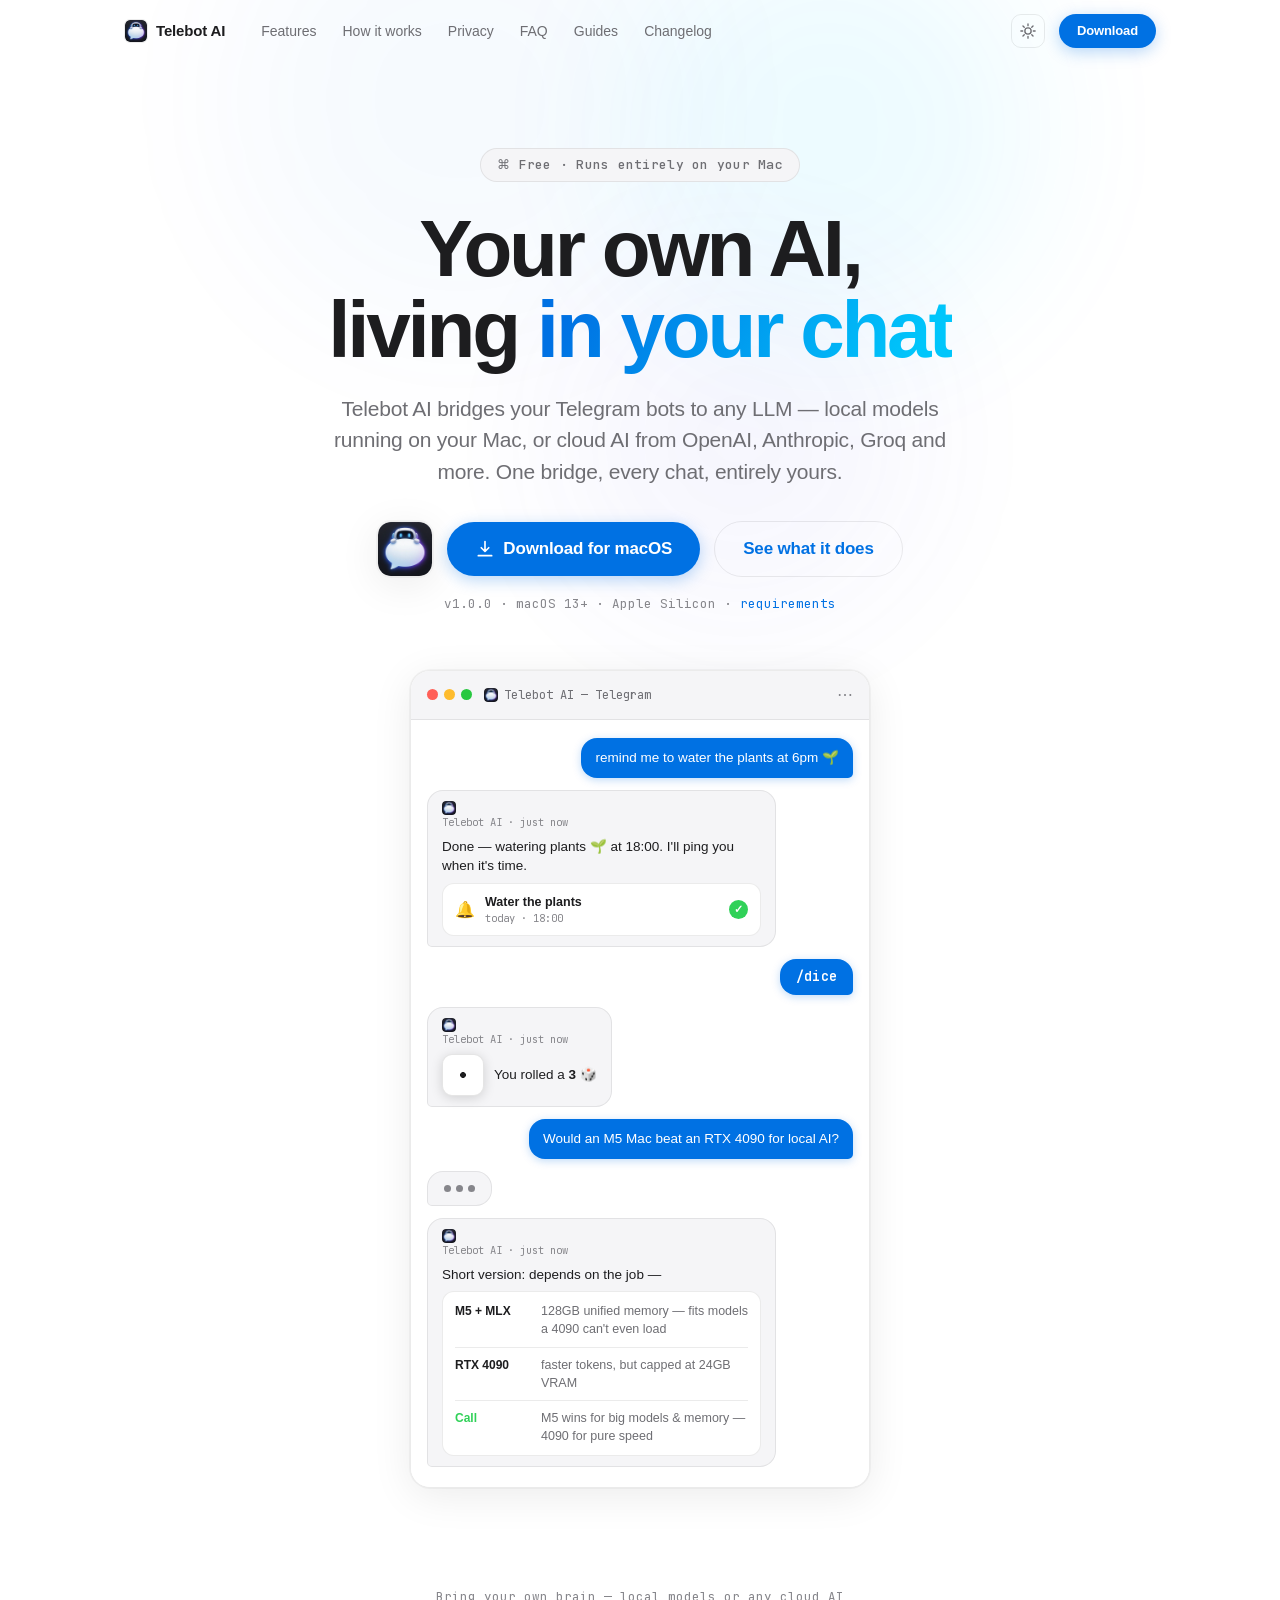
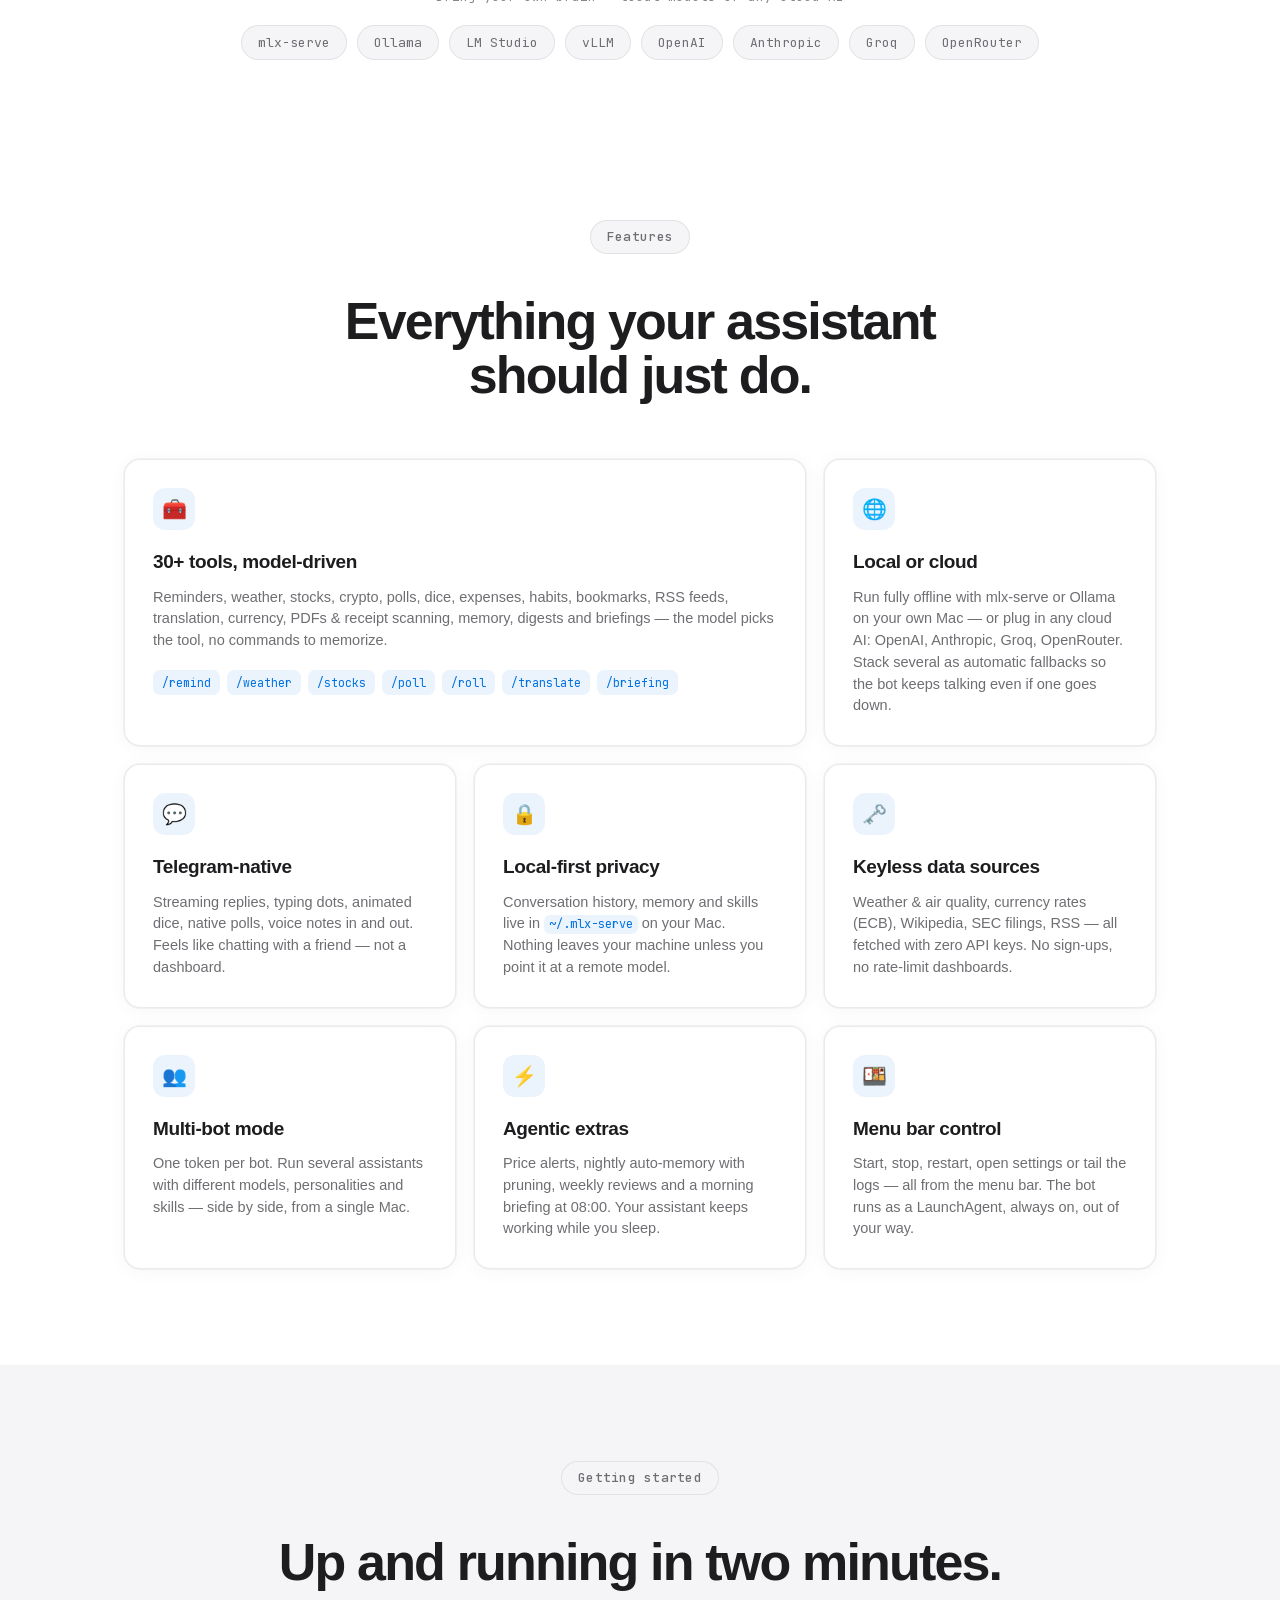
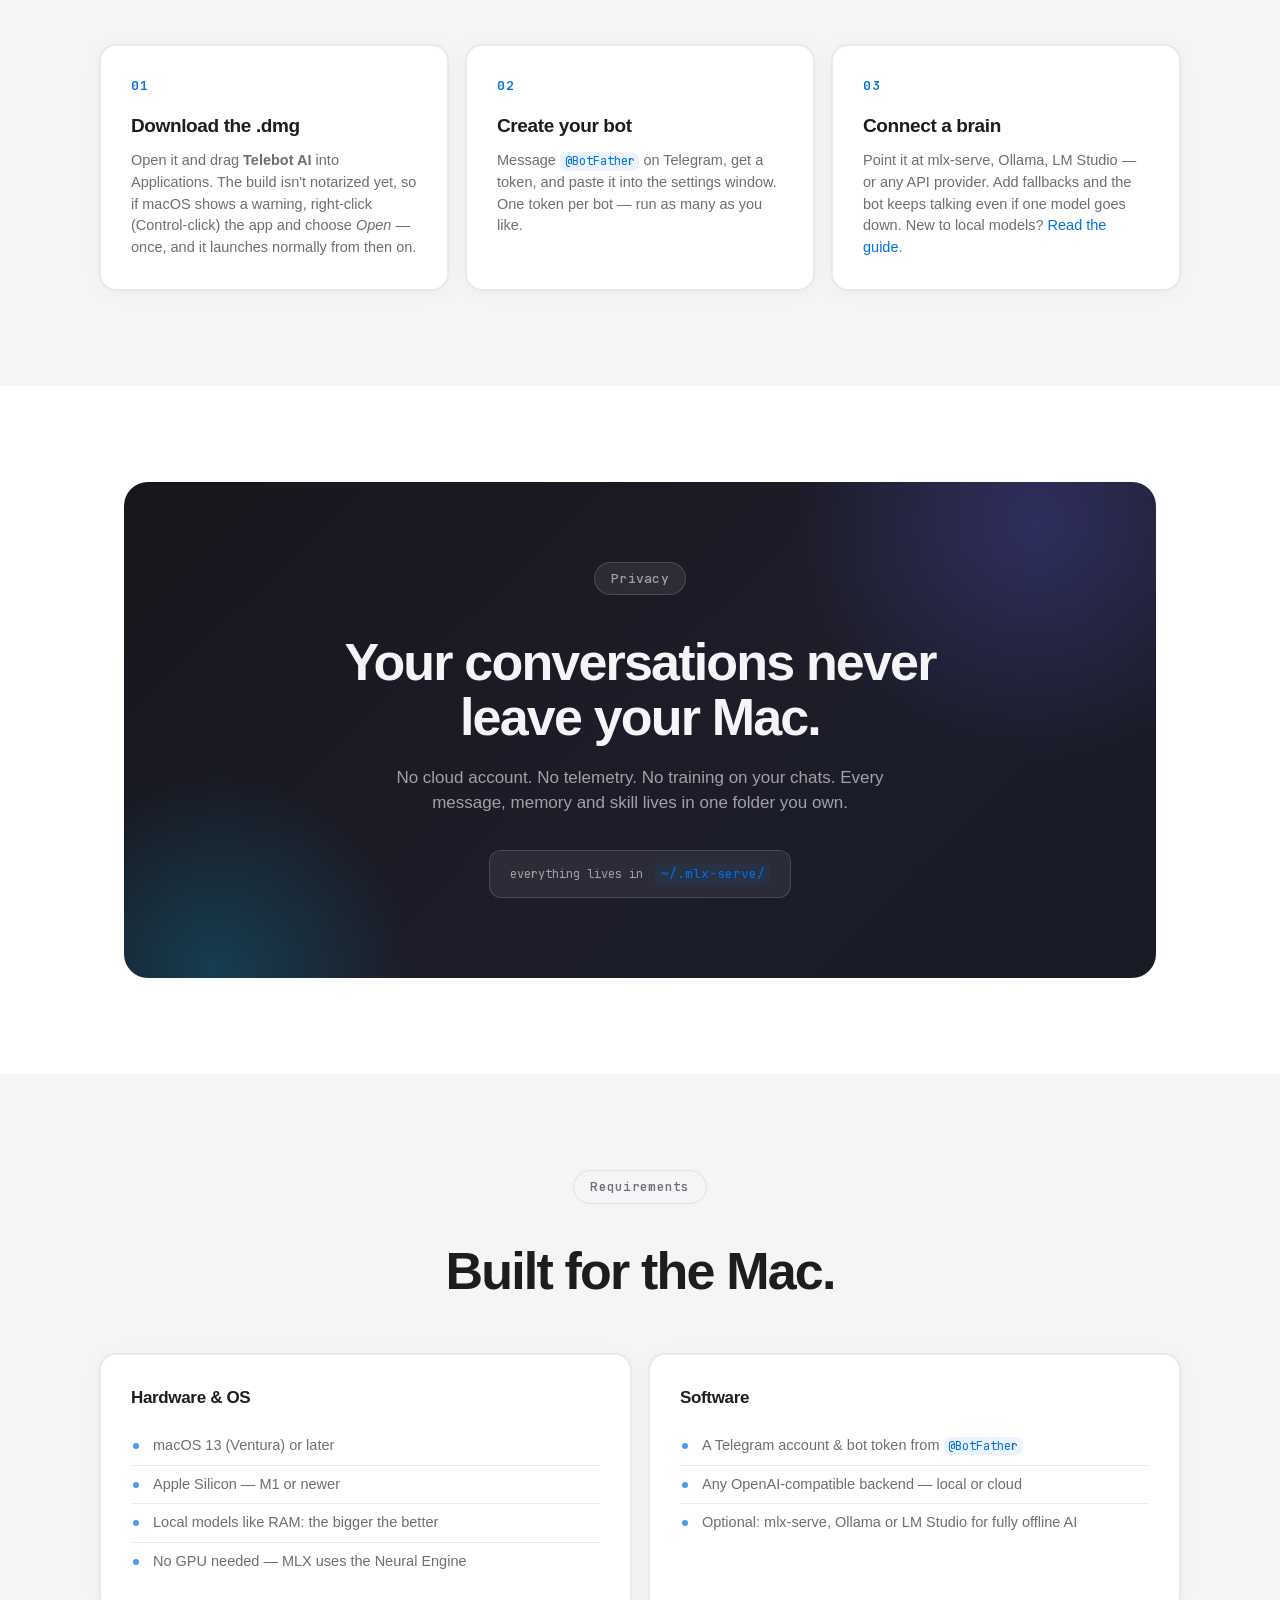
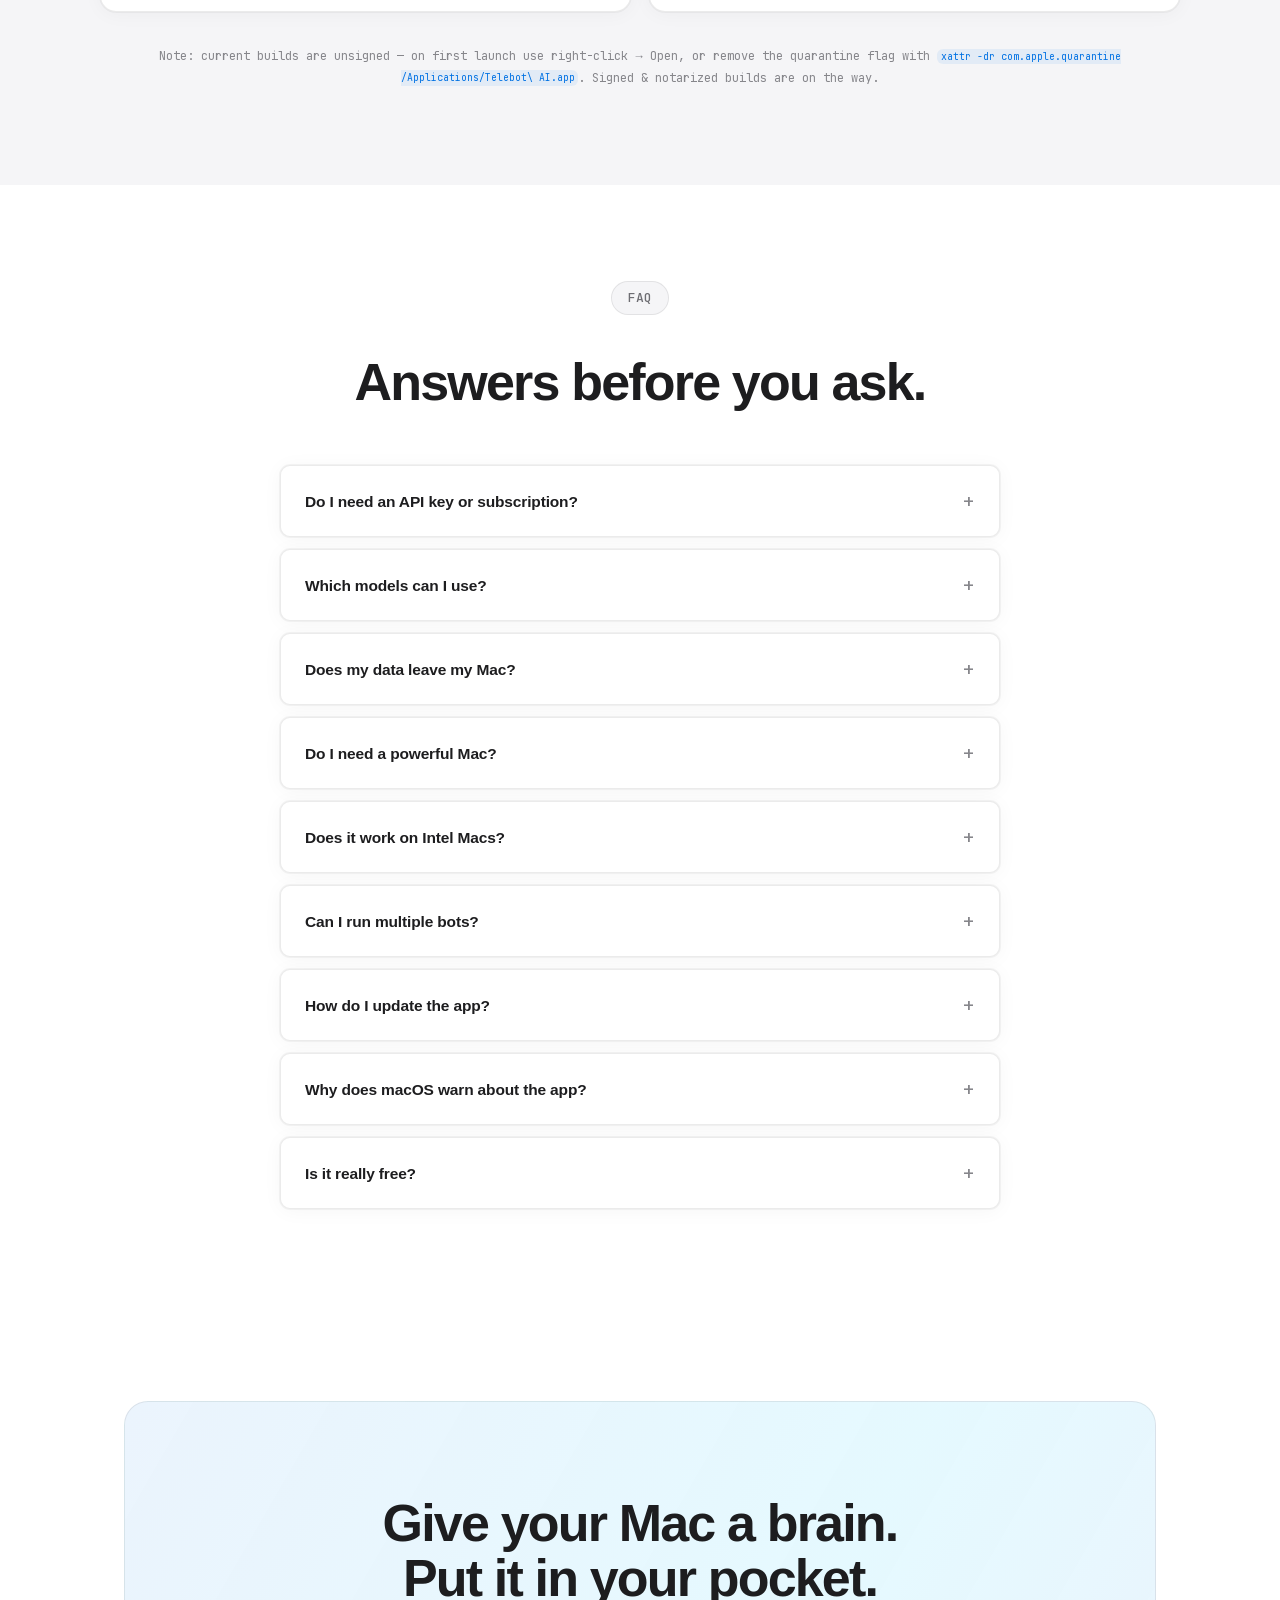
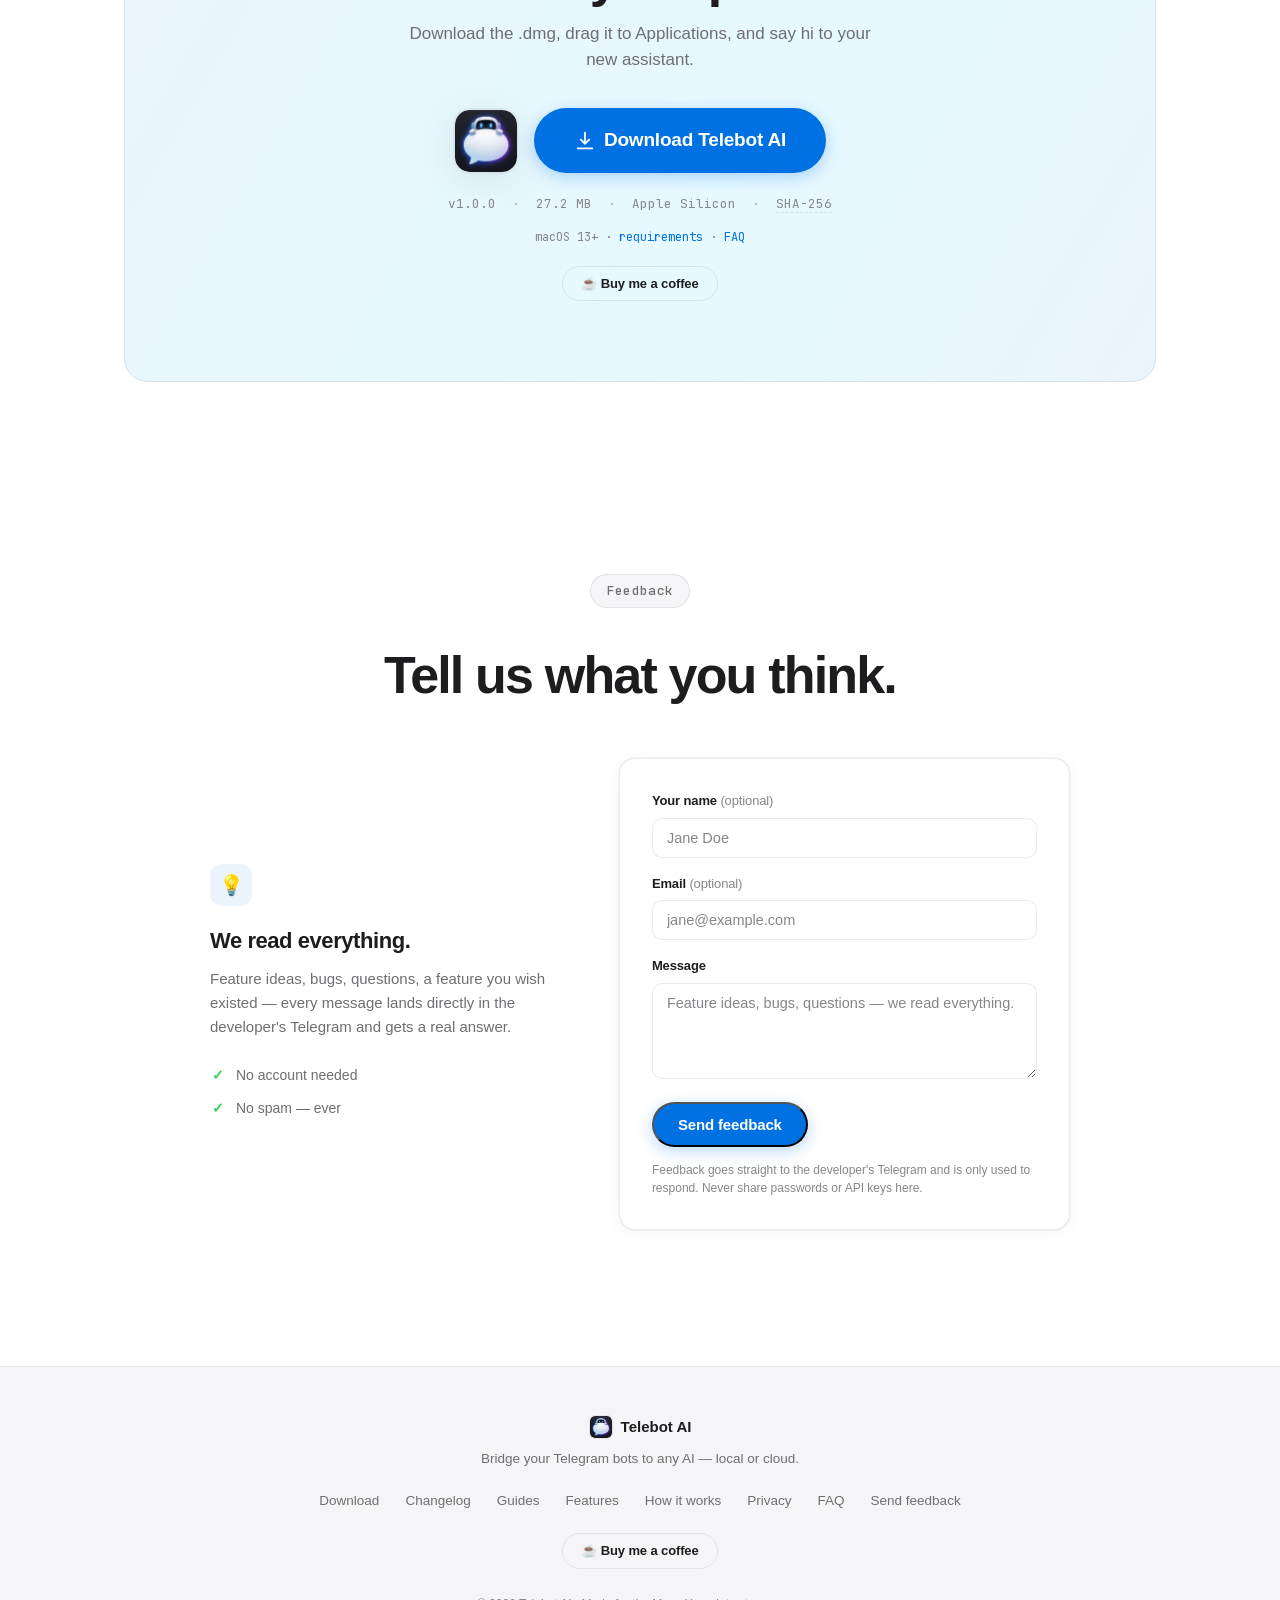
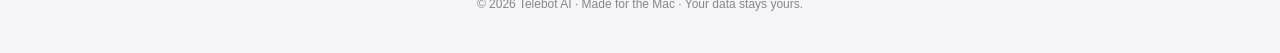
==== index.html @ 2bc2e549 "latest.json update manifest + in-app update-check FAQ + new DMG (update check, About links, Buy me a" ====
<!DOCTYPE html>
<html lang="en" data-theme="light">
<head>
  <meta charset="UTF-8">
  <meta name="viewport" content="width=device-width, initial-scale=1.0">
  <title>Telebot AI — Private Telegram AI Assistant for macOS</title>
  <meta name="description" content="Telebot AI bridges your Telegram bots to any LLM — local models on your Mac or cloud AI from OpenAI, Anthropic, Groq and more. Free, private, local-first. Download the macOS app.">
  <link rel="canonical" href="https://telebot.abeaverscart.ca/">
  <meta property="og:title" content="Telebot AI — Private Telegram AI Assistant for macOS">
  <meta property="og:description" content="Bridge your Telegram bots to any LLM — local models on your Mac or cloud AI from OpenAI, Anthropic, Groq and more. Free, local-first, entirely yours.">
  <meta property="og:type" content="website">
  <meta property="og:url" content="https://telebot.abeaverscart.ca/">
  <meta property="og:site_name" content="Telebot AI">
  <meta property="og:locale" content="en_US">
  <meta property="og:image" content="https://telebot.abeaverscart.ca/assets/og-image.png">
  <meta property="og:image:width" content="1200">
  <meta property="og:image:height" content="630">
  <meta property="og:image:alt" content="Telebot AI — bridge your Telegram bots to any LLM, local or cloud">
  <meta name="twitter:card" content="summary_large_image">
  <meta name="twitter:title" content="Telebot AI — Private Telegram AI Assistant for macOS">
  <meta name="twitter:description" content="Bridge your Telegram bots to any LLM — local models on your Mac or cloud AI. Free, private, local-first.">
  <meta name="twitter:image" content="https://telebot.abeaverscart.ca/assets/og-image.png">
  <meta name="theme-color" content="#f5f5f7">
  <link rel="icon" href="assets/favicon.png">
  <link rel="apple-touch-icon" href="assets/apple-touch-icon.png">
  <link rel="manifest" href="assets/site.webmanifest">
  <link rel="stylesheet" href="style.css?v=22">
  <script type="application/ld+json">
  {
    "@context": "https://schema.org",
    "@graph": [
      {
        "@type": "SoftwareApplication",
        "name": "Telebot AI",
        "url": "https://telebot.abeaverscart.ca/",
        "image": "https://telebot.abeaverscart.ca/assets/og-image.png",
        "description": "Bridge your Telegram bots to any LLM — local models on your Mac or cloud AI from OpenAI, Anthropic, Groq and more. Free, private, local-first.",
        "applicationCategory": "UtilitiesApplication",
        "operatingSystem": "macOS 13+ (Apple Silicon)",
        "softwareVersion": "1.0.0",
        "fileSize": "27.2 MB",
        "downloadUrl": "https://qingbo93.github.io/telebot-ai-landing/downloads/Telebot-AI-1.0.0.dmg",
        "releaseNotes": "https://telebot.abeaverscart.ca/changelog/",
        "offers": {
          "@type": "Offer",
          "price": "0",
          "priceCurrency": "USD",
          "description": "Free to download and use. Bring your own model provider (local or cloud)."
        }
      },
      {
        "@type": "WebSite",
        "name": "Telebot AI",
        "url": "https://telebot.abeaverscart.ca/"
      },
      {
        "@type": "Organization",
        "name": "Telebot AI",
        "url": "https://telebot.abeaverscart.ca/",
        "logo": "https://telebot.abeaverscart.ca/assets/og-image.png"
      },
      {
        "@type": "FAQPage",
        "mainEntity": [
          {
            "@type": "Question",
            "name": "Do I need an API key or subscription?",
            "acceptedAnswer": {
              "@type": "Answer",
              "text": "No. Run a local model (mlx-serve, Ollama, LM Studio) and everything is free. Data sources — weather, currency, Wikipedia, SEC filings — need no keys. Cloud APIs (OpenAI, Anthropic, Groq, OpenRouter) are optional and bring-your-own."
            }
          },
          {
            "@type": "Question",
            "name": "Which models can I use?",
            "acceptedAnswer": {
              "@type": "Answer",
              "text": "Anything that speaks OpenAI-compatible HTTP — from tiny local models on your Mac to frontier cloud models like OpenAI and Anthropic Claude. The settings app lets you add fallback providers, so the bot keeps answering even when one is down."
            }
          },
          {
            "@type": "Question",
            "name": "Does my data leave my Mac?",
            "acceptedAnswer": {
              "@type": "Answer",
              "text": "Your chat history, memories and skills stay in ~/.mlx-serve. The only outbound traffic is the Telegram API itself, plus whatever model server you choose to point the bot at."
            }
          },
          {
            "@type": "Question",
            "name": "Do I need a powerful Mac?",
            "acceptedAnswer": {
              "@type": "Answer",
              "text": "The menu bar app itself is tiny. Local models scale with your RAM — a 16 GB M-series Mac runs small models comfortably. No Mac? Point the bot at any cloud API instead."
            }
          },
          {
            "@type": "Question",
            "name": "Does it work on Intel Macs?",
            "acceptedAnswer": {
              "@type": "Answer",
              "text": "Not yet — the current build is Apple Silicon only (M1 or newer). The unified-memory architecture is what lets it run big local models; an Intel build is on the roadmap."
            }
          },
          {
            "@type": "Question",
            "name": "Can I run multiple bots?",
            "acceptedAnswer": {
              "@type": "Answer",
              "text": "Yes. Create a bot per token with @BotFather, add them all in settings, and give each one its own model, personality file and skills."
            }
          },
          {
            "@type": "Question",
            "name": "How do I update the app?",
            "acceptedAnswer": {
              "@type": "Answer",
              "text": "Download the latest .dmg from this page and drag it over the old app in Applications. Your settings, bots and memories live outside the app, so they carry over untouched."
            }
          },
          {
            "@type": "Question",
            "name": "Why does macOS warn about the app?",
            "acceptedAnswer": {
              "@type": "Answer",
              "text": "Because the build isn't notarized by Apple yet. The warning is expected: right-click (Control-click) the app in Applications, choose Open, then Open again. One time, and it runs normally from then on."
            }
          },
          {
            "@type": "Question",
            "name": "Is it really free?",
            "acceptedAnswer": {
              "@type": "Answer",
              "text": "Yes — free to download and use. No subscriptions, no accounts. You only pay for the model provider you choose, if any."
            }
          }
        ]
      }
    ]
  }
  </script>
</head>
<body>

<!-- ══════════════ NAV ══════════════ -->
<nav id="nav">
  <div class="nav-inner">
    <a class="brand" href="#top">
      <span class="brand-mark"><img src="assets/app-logo.png" alt="Telebot AI logo"></span>
      <span class="brand-name">Telebot AI</span>
    </a>
    <div class="nav-links">
      <a href="#features">Features</a>
      <a href="#how">How it works</a>
      <a href="#privacy">Privacy</a>
      <a href="#faq">FAQ</a>
      <a href="guides/">Guides</a>
      <a href="changelog/">Changelog</a>
    </div>
    <div class="nav-actions">
      <button id="theme-toggle" class="theme-toggle" aria-label="Toggle dark mode" title="Toggle dark mode">
        <svg class="icon-sun" viewBox="0 0 24 24" width="18" height="18" fill="none" stroke="currentColor" stroke-width="1.8" stroke-linecap="round"><circle cx="12" cy="12" r="4.2"/><path d="M12 2.5v2.4M12 19.1v2.4M2.5 12h2.4M19.1 12h2.4M5.3 5.3l1.7 1.7M17 17l1.7 1.7M18.7 5.3L17 7M7 17l-1.7 1.7"/></svg>
        <svg class="icon-moon" viewBox="0 0 24 24" width="18" height="18" fill="none" stroke="currentColor" stroke-width="1.8" stroke-linecap="round" stroke-linejoin="round"><path d="M20.5 14.5A8.5 8.5 0 0 1 9.5 3.5a8.5 8.5 0 1 0 11 11z"/></svg>
      </button>
      <a class="btn btn-primary btn-sm" href="#download">Download</a>
    </div>
  </div>
</nav>

<!-- ══════════════ HERO ══════════════ -->
<header class="hero" id="top">
  <div class="hero-glow" aria-hidden="true">
    <span class="glow-1"></span>
    <span class="glow-2"></span>
    <span class="glow-3"></span>
  </div>

  <div class="hero-inner">
    <p class="eyebrow mono">⌘ Free · Runs entirely on your Mac</p>
    <h1>Your own AI,<br>living <span class="grad">in your chat</span></h1>
    <p class="hero-sub">
      Telebot AI bridges your Telegram bots to any LLM — local models running on
      your Mac, or cloud AI from OpenAI, Anthropic, Groq and more. One bridge,
      every chat, entirely yours.
    </p>
    <div class="hero-cta">
      <div class="cta-primary">
        <div class="hero-icon">
          <img src="assets/app-logo.png" alt="Telebot AI app icon" width="56" height="56">
        </div>
        <a class="btn btn-primary btn-lg" href="#download" id="download-hero">
          <svg viewBox="0 0 24 24" width="20" height="20" fill="none" stroke="currentColor" stroke-width="2" stroke-linecap="round" stroke-linejoin="round"><path d="M12 3v12m0 0l-4.5-4.5M12 15l4.5-4.5M4 20h16"/></svg>
          Download for macOS
        </a>
      </div>
      <a class="btn btn-ghost btn-lg" href="#features">
        See what it does
      </a>
    </div>
    <p class="hero-meta mono">v1.0.0 · macOS 13+ · Apple Silicon · <a href="#requirements">requirements</a></p>
  </div>

  <!-- CSS chat mockup -->
  <div class="mockup" aria-label="Telebot AI chat preview">
    <div class="mockup-bar">
      <span class="traffic"><i></i><i></i><i></i></span>
      <span class="mockup-title mono"><img src="assets/app-logo.png" alt=""> Telebot AI — Telegram</span>
      <span class="mockup-menu mono">⋯</span>
    </div>
    <div class="mockup-body">
      <div class="msg msg-user">remind me to water the plants at 6pm 🌱</div>
      <div class="msg msg-bot">
        <span class="msg-head mono"><img src="assets/app-logo.png" alt=""> Telebot AI · just now</span>
        Done — watering plants 🌱 at 18:00. I'll ping you when it's time.
        <div class="reminder-card">
          <span class="rc-icon">🔔</span>
          <div class="rc-body">
            <span class="rc-title">Water the plants</span>
            <span class="rc-time mono">today · 18:00</span>
          </div>
          <span class="rc-check">✓</span>
        </div>
      </div>
      <div class="msg msg-user msg-cmd"><span class="cmd">/dice</span></div>
      <div class="msg msg-bot msg-dice">
        <span class="msg-head mono"><img src="assets/app-logo.png" alt=""> Telebot AI · just now</span>
        <div class="dice-row">
          <span class="dice" aria-label="Rolled a 3">
            <span class="face f1"></span>
            <span class="face f2"></span>
            <span class="face f3"></span>
            <span class="face f4"></span>
            <span class="face f5"></span>
            <span class="face f6"></span>
          </span>
          <span class="dice-text">You rolled a <strong>3</strong> 🎲</span>
        </div>
      </div>
      <div class="msg msg-user">Would an M5 Mac beat an RTX 4090 for local AI?</div>
      <div class="msg msg-typing"><span></span><span></span><span></span></div>
      <div class="msg msg-bot">
        <span class="msg-head mono"><img src="assets/app-logo.png" alt=""> Telebot AI · just now</span>
        Short version: depends on the job —
        <div class="compare-card">
          <div class="compare-row">
            <span class="cr-label">M5 + MLX</span>
            <span class="cr-val">128GB unified memory — fits models a 4090 can't even load</span>
          </div>
          <div class="compare-row">
            <span class="cr-label">RTX 4090</span>
            <span class="cr-val">faster tokens, but capped at 24GB VRAM</span>
          </div>
          <div class="compare-row verdict">
            <span class="cr-label">Call</span>
            <span class="cr-val">M5 wins for big models &amp; memory — 4090 for pure speed</span>
          </div>
        </div>
      </div>
    </div>
  </div>
</header>

<!-- ══════════════ WORKS WITH ══════════════ -->
<section class="strip">
  <p class="strip-label mono">Bring your own brain — local models or any cloud AI</p>
  <div class="chips">
    <span class="chip mono">mlx-serve</span>
    <span class="chip mono">Ollama</span>
    <span class="chip mono">LM Studio</span>
    <span class="chip mono">vLLM</span>
    <span class="chip mono">OpenAI</span>
    <span class="chip mono">Anthropic</span>
    <span class="chip mono">Groq</span>
    <span class="chip mono">OpenRouter</span>
  </div>
</section>

<!-- ══════════════ FEATURES ══════════════ -->
<section class="section" id="features">
  <div class="section-head reveal">
    <p class="eyebrow mono">Features</p>
    <h2>Everything your assistant<br>should just do.</h2>
  </div>

  <div class="bento">
    <div class="bento-cell cell-big reveal">
      <div class="cell-icon">🧰</div>
      <h3>30+ tools, model-driven</h3>
      <p>Reminders, weather, stocks, crypto, polls, dice, expenses, habits, bookmarks,
         RSS feeds, translation, currency, PDFs &amp; receipt scanning, memory,
         digests and briefings — the model picks the tool, no commands to memorize.</p>
      <div class="cell-chips">
        <span class="mini-chip mono">/remind</span>
        <span class="mini-chip mono">/weather</span>
        <span class="mini-chip mono">/stocks</span>
        <span class="mini-chip mono">/poll</span>
        <span class="mini-chip mono">/roll</span>
        <span class="mini-chip mono">/translate</span>
        <span class="mini-chip mono">/briefing</span>
      </div>
    </div>

    <div class="bento-cell reveal" style="--d:.05s">
      <div class="cell-icon">🌐</div>
      <h3>Local or cloud</h3>
      <p>Run fully offline with mlx-serve or Ollama on your own Mac — or plug in
         any cloud AI: OpenAI, Anthropic, Groq, OpenRouter. Stack several as
         automatic fallbacks so the bot keeps talking even if one goes down.</p>
    </div>

    <div class="bento-cell reveal" style="--d:.1s">
      <div class="cell-icon">💬</div>
      <h3>Telegram-native</h3>
      <p>Streaming replies, typing dots, animated dice, native polls, voice notes
         in and out. Feels like chatting with a friend — not a dashboard.</p>
    </div>

    <div class="bento-cell reveal" style="--d:.1s">
      <div class="cell-icon">🔒</div>
      <h3>Local-first privacy</h3>
      <p>Conversation history, memory and skills live in <code class="mono">~/.mlx-serve</code> on
         your Mac. Nothing leaves your machine unless you point it at a remote model.</p>
    </div>

    <div class="bento-cell reveal" style="--d:.05s">
      <div class="cell-icon">🗝️</div>
      <h3>Keyless data sources</h3>
      <p>Weather &amp; air quality, currency rates (ECB), Wikipedia, SEC filings, RSS —
         all fetched with zero API keys. No sign-ups, no rate-limit dashboards.</p>
    </div>

    <div class="bento-cell reveal" style="--d:.1s">
      <div class="cell-icon">👥</div>
      <h3>Multi-bot mode</h3>
      <p>One token per bot. Run several assistants with different models,
         personalities and skills — side by side, from a single Mac.</p>
    </div>

    <div class="bento-cell reveal" style="--d:.15s">
      <div class="cell-icon">⚡</div>
      <h3>Agentic extras</h3>
      <p>Price alerts, nightly auto-memory with pruning, weekly reviews and a
         morning briefing at 08:00. Your assistant keeps working while you sleep.</p>
    </div>

    <div class="bento-cell reveal" style="--d:.1s">
      <div class="cell-icon">🍱</div>
      <h3>Menu bar control</h3>
      <p>Start, stop, restart, open settings or tail the logs — all from the
         menu bar. The bot runs as a LaunchAgent, always on, out of your way.</p>
    </div>
  </div>
</section>

<!-- ══════════════ HOW IT WORKS ══════════════ -->
<section class="section section-alt" id="how">
  <div class="section-head reveal">
    <p class="eyebrow mono">Getting started</p>
    <h2>Up and running in two minutes.</h2>
  </div>
  <div class="steps">
    <div class="step reveal">
      <span class="step-num mono">01</span>
      <h3>Download the .dmg</h3>
      <p>Open it and drag <strong>Telebot AI</strong> into Applications. The build
         isn't notarized yet, so if macOS shows a warning, right-click (Control-click)
         the app and choose <em>Open</em> — once, and it launches normally from then on.</p>
    </div>
    <div class="step reveal" style="--d:.08s">
      <span class="step-num mono">02</span>
      <h3>Create your bot</h3>
      <p>Message <code class="mono">@BotFather</code> on Telegram, get a token, and paste it
         into the settings window. One token per bot — run as many as you like.</p>
    </div>
    <div class="step reveal" style="--d:.16s">
      <span class="step-num mono">03</span>
      <h3>Connect a brain</h3>
      <p>Point it at mlx-serve, Ollama, LM Studio — or any API provider.
         Add fallbacks and the bot keeps talking even if one model goes down.
         New to local models? <a href="guides/run-local-ai-models-on-mac/">Read the guide</a>.</p>
    </div>
  </div>
</section>

<!-- ══════════════ PRIVACY ══════════════ -->
<section class="section" id="privacy">
  <div class="privacy-band reveal">
    <p class="eyebrow mono light">Privacy</p>
    <h2 class="light">Your conversations never<br>leave your Mac.</h2>
    <p class="privacy-sub">No cloud account. No telemetry. No training on your chats.
       Every message, memory and skill lives in one folder you own.</p>
    <div class="privacy-path">
      <span class="path-label mono">everything lives in</span>
      <code class="path mono">~/.mlx-serve/</code>
    </div>
  </div>
</section>

<!-- ══════════════ REQUIREMENTS ══════════════ -->
<section class="section section-alt" id="requirements">
  <div class="section-head reveal">
    <p class="eyebrow mono">Requirements</p>
    <h2>Built for the Mac.</h2>
  </div>
  <div class="req-grid">
    <div class="req-card reveal">
      <h3>Hardware &amp; OS</h3>
      <ul>
        <li>macOS 13 (Ventura) or later</li>
        <li>Apple Silicon — M1 or newer</li>
        <li>Local models like RAM: the bigger the better</li>
        <li>No GPU needed — MLX uses the Neural Engine</li>
      </ul>
    </div>
    <div class="req-card reveal" style="--d:.08s">
      <h3>Software</h3>
      <ul>
        <li>A Telegram account &amp; bot token from <code class="mono">@BotFather</code></li>
        <li>Any OpenAI-compatible backend — local or cloud</li>
        <li>Optional: mlx-serve, Ollama or LM Studio for fully offline AI</li>
      </ul>
    </div>
  </div>
  <p class="note mono reveal">Note: current builds are unsigned — on first launch use
     right-click → Open, or remove the quarantine flag with
     <code class="mono">xattr -dr com.apple.quarantine /Applications/Telebot\ AI.app</code>.
     Signed &amp; notarized builds are on the way.</p>
</section>

<!-- ══════════════ FAQ ══════════════ -->
<section class="section" id="faq">
  <div class="section-head reveal">
    <p class="eyebrow mono">FAQ</p>
    <h2>Answers before you ask.</h2>
  </div>
  <div class="faq">
    <details class="faq-item reveal">
      <summary>Do I need an API key or subscription?</summary>
      <p>No. Run a local model (mlx-serve, Ollama, LM Studio) and everything is free.
         Data sources — weather, currency, Wikipedia, SEC filings — need no keys.
         Cloud APIs (OpenAI, Anthropic, Groq, OpenRouter…) are optional and bring-your-own.</p>
    </details>
    <details class="faq-item reveal">
      <summary>Which models can I use?</summary>
      <p>Anything that speaks OpenAI-compatible HTTP — from tiny local models on
         your Mac to frontier cloud models like OpenAI and Anthropic Claude. The
         settings app lets you add fallback providers, so the bot keeps answering
         even when one is down.</p>
    </details>
    <details class="faq-item reveal">
      <summary>Does my data leave my Mac?</summary>
      <p>Your chat history, memories and skills stay in <code class="mono">~/.mlx-serve</code>.
         The only outbound traffic is the Telegram API itself, whatever model
         server you choose to point the bot at, and anonymous usage stats.</p>
    </details>
    <details class="faq-item reveal">
      <summary>Do I need a powerful Mac?</summary>
      <p>The menu bar app itself is tiny. Local models scale with your RAM — a
         16&nbsp;GB M-series Mac runs small models comfortably. No Mac? Point the
         bot at any cloud API instead.</p>
    </details>
    <details class="faq-item reveal">
      <summary>Does it work on Intel Macs?</summary>
      <p>Not yet — the current build is Apple Silicon only (M1 or newer). The
         unified-memory architecture is what lets it run big local models;
         an Intel build is on the roadmap.</p>
    </details>
    <details class="faq-item reveal">
      <summary>Can I run multiple bots?</summary>
      <p>Yes. Create a bot per token with @BotFather, add them all in settings,
         and give each one its own model, personality file and skills.</p>
    </details>
    <details class="faq-item reveal">
      <summary>How do I update the app?</summary>
      <p>The app checks for new versions automatically — the menu bar item
         and the Updates page in settings will tell you when a new build is
         out and link straight to the download. Or grab the latest .dmg from
         this page and drag it over the old app in Applications. Your
         settings, bots and memories live outside the app, so they carry
         over untouched.</p>
    </details>
    <details class="faq-item reveal">
      <summary>Why does macOS warn about the app?</summary>
      <p>Because the build isn't notarized by Apple yet — that costs money and
         requires a paid developer account. The warning is expected: right-click
         (Control-click) the app in Applications, choose <em>Open</em>, then
         <em>Open</em> again. One time, and it runs normally from then on.</p>
    </details>
    <details class="faq-item reveal">
      <summary>Is it really free?</summary>
      <p>Yes — free to download and use. No subscriptions, no accounts.
         You only pay for the model provider you choose, if any.</p>
    </details>
  </div>
</section>

<!-- ══════════════ DOWNLOAD ══════════════ -->
<section class="section" id="download">
  <div class="download-band reveal">
    <h2>Give your Mac a brain.<br>Put it in your pocket.</h2>
    <p class="download-sub">Download the .dmg, drag it to Applications, and say hi
       to your new assistant.</p>
    <div class="download-cta">
      <div class="hero-icon">
        <img src="assets/app-logo.png" alt="Telebot AI app icon" width="64" height="64">
      </div>
      <a class="btn btn-primary btn-xl" id="download-btn"
         href="https://qingbo93.github.io/telebot-ai-landing/downloads/Telebot-AI-1.0.0.dmg">
        <svg viewBox="0 0 24 24" width="22" height="22" fill="none" stroke="currentColor" stroke-width="2" stroke-linecap="round" stroke-linejoin="round"><path d="M12 3v12m0 0l-4.5-4.5M12 15l4.5-4.5M4 20h16"/></svg>
        Download Telebot AI
      </a>
    </div>
    <div class="download-meta mono">
      <span id="meta-version">v1.0.0</span>
      <span class="dot">·</span>
      <span id="meta-size">27.2 MB</span>
      <span class="dot">·</span>
      <span>Apple Silicon</span>
      <span class="dot">·</span>
      <a id="meta-checksum" href="#" data-sha="23610d40035a4a514d83270e4da69824524408c61938fecb87d386dfbd417905" title="SHA-256 checksum (click to copy)" class="checksum-link">SHA-256</a>
    </div>
    <p class="download-note mono">macOS 13+ · <a href="#requirements">requirements</a> ·
      <a href="#faq">FAQ</a></p>
    <div class="download-bmc">
      <a class="btn btn-coffee btn-sm" href="https://buymeacoffee.com/abeaverscart" target="_blank" rel="noopener">☕ Buy me a coffee</a>
    </div>
  </div>
</section>

<!-- ══════════════ FEEDBACK ══════════════ -->
<section class="section" id="feedback">
  <div class="section-head reveal">
    <p class="eyebrow mono">Feedback</p>
    <h2>Tell us what you think.</h2>
  </div>
  <div class="feedback-wrap">
    <div class="feedback-pitch reveal">
      <div class="cell-icon">💡</div>
      <h3>We read everything.</h3>
      <p>Feature ideas, bugs, questions, a feature you wish existed — every
         message lands directly in the developer's Telegram and gets a real
         answer.</p>
      <ul class="pitch-list">
        <li>No account needed</li>
        <li>No spam — ever</li>
      </ul>
    </div>
    <form id="feedback-form" class="feedback-card reveal" style="--d:.08s" novalidate>
      <div class="f-field">
        <label for="f-name">Your name <span class="f-opt">(optional)</span></label>
        <input type="text" id="f-name" name="name" placeholder="Jane Doe" maxlength="80" autocomplete="name">
      </div>
      <div class="f-field">
        <label for="f-email">Email <span class="f-opt">(optional)</span></label>
        <input type="email" id="f-email" name="email" placeholder="jane@example.com" maxlength="120" autocomplete="email">
      </div>
      <div class="f-field">
        <label for="f-message">Message</label>
        <textarea id="f-message" name="message" placeholder="Feature ideas, bugs, questions — we read everything." rows="4" maxlength="4000" required></textarea>
      </div>
      <input type="text" id="f-honey" name="honey" class="honey" tabindex="-1" autocomplete="off" aria-hidden="true">
      <div class="f-actions">
        <button type="submit" class="btn btn-primary" id="f-submit">Send feedback</button>
        <p class="f-status" id="f-status" role="status"></p>
      </div>
      <p class="f-note">Feedback goes straight to the developer's Telegram and is only used to respond. Never share passwords or API keys here.</p>
    </form>
  </div>
</section>

<!-- ══════════════ FOOTER ══════════════ -->
<footer>
  <div class="footer-inner">
    <div class="footer-brand">
      <span class="brand-mark"><img src="assets/app-logo.png" alt="Telebot AI logo"></span>
      <span class="brand-name">Telebot AI</span>
    </div>
    <p class="footer-tag">Bridge your Telegram bots to any AI — local or cloud.</p>
    <div class="footer-links">
      <a href="#download">Download</a>
      <a href="changelog/">Changelog</a>
      <a href="guides/">Guides</a>
      <a href="#features">Features</a>
      <a href="#how">How it works</a>
      <a href="#privacy">Privacy</a>
      <a href="#faq">FAQ</a>
      <a href="#feedback">Send feedback</a>
    </div>
    <div class="footer-bmc">
      <a class="btn btn-coffee btn-sm" href="https://buymeacoffee.com/abeaverscart" target="_blank" rel="noopener">☕ Buy me a coffee</a>
    </div>
    <p class="footer-copy">© <span id="year">2026</span> Telebot AI · Made for the Mac · Your data stays yours.</p>
  </div>
</footer>

<script src="app.js?v=19"></script>
</body>
</html>
---- style.css ----
/* ═══════════════════════════════════════════════════════════════
   Telebot AI — landing page
   Design language: Apple-clean (mlxserve.com school) + dark mode
   ═══════════════════════════════════════════════════════════════ */

/* ── tokens (light: verbatim mlxserve.com) ───────────────────── */
/* ── local fonts ─────────────────────────────────────────────── */
/* JetBrains Mono variable font, self-hosted (no Google Fonts request) */
@font-face {
  font-family: 'JetBrains Mono';
  src: url('assets/fonts/jetbrains-mono.woff2') format('woff2');
  font-weight: 400 700;
  font-style: normal;
  font-display: swap;
}

:root {
  --white: #ffffff;
  --bg: #ffffff;
  --bg-alt: #f5f5f7;
  --text-primary: #1d1d1f;
  --text-secondary: #6e6e73;
  --text-tertiary: #86868b;
  --blue: #0071e3;
  --blue-hover: #0077ed;
  --blue-subtle: rgba(0, 113, 227, 0.08);
  --teal: #00c6fb;
  --green: #30d158;
  --purple: #5e5ce6;
  --orange: #f7a41d;
  --border: rgba(0, 0, 0, 0.08);
  --radius: 16px;
  --radius-sm: 10px;
  --code-bg: #1d1d1f;
  --code-text: #e5e5e7;
  --ink: #08080c;
  --shadow-card: 0 2px 20px rgba(0, 0, 0, 0.04), 0 0 0 1px rgba(0, 0, 0, 0.04);
  --shadow-elevated: 0 8px 40px rgba(0, 0, 0, 0.08), 0 0 0 1px rgba(0, 0, 0, 0.04);
  --mono: 'JetBrains Mono', ui-monospace, SFMono-Regular, Menlo, monospace;
  --sans: -apple-system, BlinkMacSystemFont, 'SF Pro Display', 'SF Pro Text',
          'Helvetica Neue', Helvetica, Arial, sans-serif;
}

[data-theme="dark"] {
  --bg: #000000;
  --bg-alt: #1d1d1f;
  --text-primary: #f5f5f7;
  --text-secondary: #a1a1a6;
  --text-tertiary: #86868b;
  --blue: #2997ff;
  --blue-hover: #3aa2ff;
  --blue-subtle: rgba(41, 151, 255, 0.14);
  --border: rgba(255, 255, 255, 0.12);
  --code-bg: #f5f5f7;
  --code-text: #1d1d1f;
  --ink: #f5f5f7;
  --shadow-card: 0 2px 24px rgba(0, 0, 0, 0.5), 0 0 0 1px rgba(255, 255, 255, 0.06);
  --shadow-elevated: 0 8px 48px rgba(0, 0, 0, 0.6), 0 0 0 1px rgba(255, 255, 255, 0.08);
}

/* ── base ─────────────────────────────────────────────────────── */
* { margin: 0; padding: 0; box-sizing: border-box; }

html { scroll-behavior: smooth; }

body {
  font-family: var(--sans);
  background: var(--bg);
  color: var(--text-primary);
  -webkit-font-smoothing: antialiased;
  text-rendering: optimizeLegibility;
  line-height: 1.5;
  overflow-x: hidden;
  transition: background .3s ease, color .3s ease;
}

::selection { background: var(--blue-subtle); }

a { color: var(--blue); text-decoration: none; }
a:hover { color: var(--blue-hover); }

code.mono {
  font-family: var(--mono);
  font-size: .82em;
  background: var(--blue-subtle);
  color: var(--blue);
  border-radius: 6px;
  padding: .12em .4em;
}

.mono { font-family: var(--mono); }

/* ── nav ──────────────────────────────────────────────────────── */
#nav {
  position: fixed;
  top: 0; left: 0; right: 0;
  z-index: 100;
  transition: background .3s ease, box-shadow .3s ease, border-color .3s ease;
  border-bottom: 1px solid transparent;
}
#nav.scrolled {
  background: color-mix(in srgb, var(--bg) 78%, transparent);
  -webkit-backdrop-filter: saturate(180%) blur(20px);
  backdrop-filter: saturate(180%) blur(20px);
  border-bottom-color: var(--border);
}
.nav-inner {
  max-width: 1080px;
  margin: 0 auto;
  padding: 14px 24px;
  display: flex;
  align-items: center;
  gap: 24px;
}
.brand { display: flex; align-items: center; gap: 8px; color: var(--text-primary); font-weight: 600; letter-spacing: -.01em; }
.brand:hover { color: var(--text-primary); }
.brand-mark { font-size: 19px; line-height: 1; display: flex; }
.brand-mark img { width: 24px; height: 24px; border-radius: 6px; display: block; border: 1px solid var(--border); }
.brand-name { font-size: 15px; }
.nav-links { display: flex; gap: 26px; margin-left: 12px; }
.nav-links a { color: var(--text-secondary); font-size: 14px; font-weight: 500; }
.nav-links a:hover { color: var(--text-primary); }
.nav-actions { margin-left: auto; display: flex; align-items: center; gap: 14px; }

.theme-toggle {
  display: flex; align-items: center; justify-content: center;
  width: 34px; height: 34px;
  border: 1px solid var(--border);
  border-radius: 10px;
  background: transparent;
  color: var(--text-secondary);
  cursor: pointer;
  transition: color .2s ease, border-color .2s ease, background .2s ease;
}
.theme-toggle:hover { color: var(--text-primary); border-color: var(--text-tertiary); }
.icon-moon { display: none; }
[data-theme="dark"] .icon-sun { display: none; }
[data-theme="dark"] .icon-moon { display: block; }

/* ── buttons ──────────────────────────────────────────────────── */
.btn {
  display: inline-flex;
  align-items: center;
  justify-content: center;
  gap: 8px;
  border-radius: 980px;
  font-weight: 600;
  letter-spacing: -.01em;
  padding: 12px 24px;
  font-size: 15px;
  transition: transform .15s ease, box-shadow .2s ease, background .2s ease;
  white-space: nowrap;
}
.btn:hover { transform: translateY(-1px); }
.btn:active { transform: translateY(0) scale(.98); }
/* replace the browser's default focus ring with a soft, on-design one */
.btn:focus { outline: none; }
.btn:focus-visible { outline: 2px solid var(--blue); outline-offset: 3px; }

.btn-primary {
  background: var(--blue);
  color: #fff;
  box-shadow: 0 4px 16px rgba(0, 113, 227, 0.28);
}
.btn-primary:hover { background: var(--blue-hover); color: #fff; box-shadow: 0 6px 24px rgba(0, 113, 227, 0.35); }

.btn-ghost {
  background: transparent;
  color: var(--blue);
  border: 1px solid var(--border);
}
.btn-ghost:hover { background: var(--blue-subtle); color: var(--blue); border-color: transparent; }

.btn-sm { padding: 7px 18px; font-size: 13px; }
.btn-lg { padding: 14px 28px; font-size: 17px; }
.btn-xl { padding: 18px 40px; font-size: 19px; }

.btn-coffee {
  background: transparent;
  color: var(--text-primary);
  border: 1px solid var(--border);
}
.btn-coffee:hover {
  background: #ffdd00;
  border-color: #ffdd00;
  color: #1d1d1f;
  box-shadow: 0 4px 16px rgba(255, 221, 0, 0.35);
}

/* ── hero ─────────────────────────────────────────────────────── */
.hero {
  padding: 148px 24px 60px;
  text-align: center;
  position: relative;
  overflow: hidden;
}
.hero-inner { position: relative; z-index: 2; }

.hero-glow { position: absolute; inset: 0; pointer-events: none; overflow: hidden; z-index: 0; }
.hero-glow span {
  position: absolute;
  border-radius: 50%;
  filter: blur(80px);
  opacity: .45;
  animation: drift 18s ease-in-out infinite;
}
.glow-1 { width: 480px; height: 480px; background: var(--blue-subtle); top: -140px; left: 50%; margin-left: -420px; }
.glow-2 { width: 420px; height: 420px; background: rgba(0, 198, 251, .16); top: -80px; right: 50%; margin-right: -400px; animation-delay: -6s; }
.glow-3 { width: 360px; height: 360px; background: rgba(94, 92, 230, .12); top: 260px; left: 50%; margin-left: -80px; animation-delay: -12s; }
@keyframes drift {
  0%, 100% { transform: translate(0, 0) scale(1); }
  33% { transform: translate(30px, -24px) scale(1.06); }
  66% { transform: translate(-24px, 18px) scale(.97); }
}

.eyebrow {
  display: inline-block;
  font-size: 13px;
  font-weight: 500;
  letter-spacing: .02em;
  color: var(--text-secondary);
  background: var(--bg-alt);
  border: 1px solid var(--border);
  border-radius: 980px;
  padding: 6px 16px;
  margin-bottom: 26px;
}

.hero-title { display: none; }
.hero-icon {
  width: 56px;
  height: 56px;
  flex-shrink: 0;
  border-radius: 14px;
  border: 1px solid var(--border);
  box-shadow: var(--shadow-elevated);
  overflow: hidden;
}
.hero-icon img {
  width: 100%;
  height: 100%;
  display: block;
  animation: floaty 5.5s ease-in-out 1.4s infinite alternate;
}
@keyframes floaty {
  from { transform: translateY(0); }
  to { transform: translateY(-7px); }
}

h1 {
  font-size: clamp(46px, 7.4vw, 80px);
  font-weight: 700;
  letter-spacing: -.04em;
  line-height: 1.02;
  max-width: 820px;
  margin: 0 auto 22px;
  animation: fadeUp .6s ease .1s both;
}
h1 .grad {
  background: linear-gradient(120deg, var(--blue) 10%, var(--teal) 90%);
  -webkit-background-clip: text;
  -webkit-text-fill-color: transparent;
  background-clip: text;
}

.hero-sub {
  font-size: clamp(17px, 2.2vw, 21px);
  color: var(--text-secondary);
  max-width: 640px;
  margin: 0 auto 34px;
  letter-spacing: -.01em;
  animation: fadeUp .6s ease .2s both;
}

.hero-cta { display: flex; align-items: center; justify-content: center; gap: 14px; flex-wrap: wrap; animation: fadeUp .6s ease .3s both; }
.cta-primary { display: flex; align-items: center; gap: 14px; }
.hero-meta { margin-top: 18px; font-size: 12.5px; color: var(--text-tertiary); animation: fadeUp .6s ease .4s both; }

@keyframes fadeUp {
  from { opacity: 0; transform: translateY(18px); }
  to { opacity: 1; transform: translateY(0); }
}

/* ── hero mockup ──────────────────────────────────────────────── */
.mockup {
  position: relative;
  z-index: 2;
  max-width: 460px;
  margin: 56px auto 0;
  background: var(--bg);
  border: 1px solid var(--border);
  border-radius: 20px;
  box-shadow: var(--shadow-elevated);
  text-align: left;
  animation: fadeUp .8s ease .45s both;
  overflow: hidden;
}
.mockup-bar {
  display: flex;
  align-items: center;
  gap: 12px;
  padding: 12px 16px;
  border-bottom: 1px solid var(--border);
  background: var(--bg-alt);
}
.traffic { display: flex; gap: 6px; }
.traffic i { width: 11px; height: 11px; border-radius: 50%; display: block; }
.traffic i:nth-child(1) { background: #ff5f57; }
.traffic i:nth-child(2) { background: #febc2e; }
.traffic i:nth-child(3) { background: #28c840; }
.mockup-title { font-size: 12px; color: var(--text-secondary); display: flex; align-items: center; gap: 6px; }
.mockup-title img, .msg-head img { width: 14px; height: 14px; border-radius: 4px; display: block; }
.mockup-menu { margin-left: auto; color: var(--text-tertiary); }

.mockup-body {
  padding: 18px 16px 20px;
  display: flex;
  flex-direction: column;
  gap: 12px;
  background: var(--bg);
}
.msg {
  max-width: 82%;
  padding: 10px 14px;
  border-radius: 16px;
  font-size: 13.5px;
  line-height: 1.45;
  position: relative;
}
.msg-user {
  align-self: flex-end;
  background: var(--blue);
  color: #fff;
  border-bottom-right-radius: 5px;
  box-shadow: 0 2px 8px rgba(0, 113, 227, .25);
}
.msg-bot {
  align-self: flex-start;
  background: var(--bg-alt);
  border: 1px solid var(--border);
  border-bottom-left-radius: 5px;
  display: flex;
  flex-direction: column;
  gap: 7px;
}
.msg-head { font-size: 10.5px; color: var(--text-tertiary); }

.msg-typing { align-self: flex-start; display: flex; gap: 5px; padding: 13px 16px; background: var(--bg-alt); border: 1px solid var(--border); border-bottom-left-radius: 5px; }
.msg-typing span { width: 7px; height: 7px; border-radius: 50%; background: var(--text-tertiary); animation: blink 1.2s infinite; }
.msg-typing span:nth-child(2) { animation-delay: .2s; }
.msg-typing span:nth-child(3) { animation-delay: .4s; }
@keyframes blink { 0%, 60%, 100% { opacity: .25; transform: translateY(0); } 30% { opacity: 1; transform: translateY(-3px); } }

.reminder-card {
  display: flex;
  align-items: center;
  gap: 10px;
  background: var(--bg);
  border: 1px solid var(--border);
  border-radius: 12px;
  padding: 9px 12px;
}
.rc-icon { font-size: 16px; }
.rc-body { display: flex; flex-direction: column; }
.rc-title { font-size: 12.5px; font-weight: 600; }
.rc-time { font-size: 10.5px; color: var(--text-tertiary); }
.rc-check {
  margin-left: auto;
  width: 19px; height: 19px;
  border-radius: 50%;
  background: var(--green);
  color: #fff;
  font-size: 11px;
  font-weight: 700;
  display: flex; align-items: center; justify-content: center;
}

.msg-dice { perspective: 240px; }
.dice-row { display: flex; align-items: center; gap: 10px; }
.dice {
  width: 42px; height: 42px;
  position: relative;
  transform-style: preserve-3d;
  /* a real die: white with dark pips, in BOTH themes */
  animation: diceRoll 5s cubic-bezier(.45, .05, .35, 1) infinite;
  will-change: transform;
}
.face {
  position: absolute; inset: 0;
  border-radius: 10px;
  background: #ffffff;
  border: 1px solid rgba(0, 0, 0, 0.1);
  box-shadow: 0 2px 12px rgba(0, 0, 0, 0.15);
  backface-visibility: hidden;
}
/* pip layouts via radial gradients (dark pips on white, both themes) */
.f1 { transform: rotateY(0deg) translateZ(21px); background-image: radial-gradient(circle at 50% 50%, #1d1d1f 2.6px, transparent 3.2px); }
.f2 { transform: rotateY(90deg) translateZ(21px); background-image: radial-gradient(circle at 26% 26%, #1d1d1f 2.6px, transparent 3.2px), radial-gradient(circle at 74% 74%, #1d1d1f 2.6px, transparent 3.2px); }
.f3 { transform: rotateY(180deg) translateZ(21px); background-image: radial-gradient(circle at 26% 26%, #1d1d1f 2.6px, transparent 3.2px), radial-gradient(circle at 50% 50%, #1d1d1f 2.6px, transparent 3.2px), radial-gradient(circle at 74% 74%, #1d1d1f 2.6px, transparent 3.2px); }
.f4 { transform: rotateY(-90deg) translateZ(21px); background-image: radial-gradient(circle at 26% 26%, #1d1d1f 2.6px, transparent 3.2px), radial-gradient(circle at 26% 74%, #1d1d1f 2.6px, transparent 3.2px), radial-gradient(circle at 74% 26%, #1d1d1f 2.6px, transparent 3.2px), radial-gradient(circle at 74% 74%, #1d1d1f 2.6px, transparent 3.2px); }
.f5 { transform: rotateX(90deg) translateZ(21px); background-image: radial-gradient(circle at 26% 26%, #1d1d1f 2.6px, transparent 3.2px), radial-gradient(circle at 26% 74%, #1d1d1f 2.6px, transparent 3.2px), radial-gradient(circle at 74% 26%, #1d1d1f 2.6px, transparent 3.2px), radial-gradient(circle at 74% 74%, #1d1d1f 2.6px, transparent 3.2px), radial-gradient(circle at 50% 50%, #1d1d1f 2.6px, transparent 3.2px); }
.f6 { transform: rotateX(-90deg) translateZ(21px); background-image: radial-gradient(circle at 26% 26%, #1d1d1f 2.6px, transparent 3.2px), radial-gradient(circle at 26% 74%, #1d1d1f 2.6px, transparent 3.2px), radial-gradient(circle at 74% 26%, #1d1d1f 2.6px, transparent 3.2px), radial-gradient(circle at 74% 74%, #1d1d1f 2.6px, transparent 3.2px), radial-gradient(circle at 50% 26%, #1d1d1f 2.6px, transparent 3.2px), radial-gradient(circle at 50% 74%, #1d1d1f 2.6px, transparent 3.2px); }
/* tumble through faces 1 → 5 → 2 → 6 → 4, land on 3, hold, re-roll */
@keyframes diceRoll {
  0%   { transform: rotateX(0deg) rotateY(0deg); }
  4%   { transform: rotateX(-90deg) rotateY(0deg); }
  8%   { transform: rotateX(-90deg) rotateY(-90deg); }
  12%  { transform: rotateX(90deg) rotateY(-90deg); }
  16%  { transform: rotateX(90deg) rotateY(90deg); }
  20%  { transform: rotateX(0deg) rotateY(180deg); }
  22%  { transform: rotateX(0deg) rotateY(180deg) scale(1.14); }
  24%  { transform: rotateX(0deg) rotateY(180deg); }
  100% { transform: rotateX(0deg) rotateY(180deg); }
}
@media (prefers-reduced-motion: reduce) {
  .dice { animation: none; transform: rotateX(0deg) rotateY(180deg); }
}
.msg-cmd { padding: 8px 16px; width: fit-content; }
.cmd {
  font-family: var(--mono);
  font-size: 13.5px;
  font-weight: 600;
  letter-spacing: .2px;
  color: #fff;
}
.dice-text { font-size: 13.5px; }
.dice-text strong { font-weight: 700; }
.compare-card {
  background: var(--bg);
  border: 1px solid var(--border);
  border-radius: 12px;
  padding: 2px 12px;
}
.compare-row {
  display: flex;
  gap: 10px;
  align-items: baseline;
  padding: 8px 0;
  border-bottom: 1px solid var(--border);
  font-size: 12.5px;
}
.compare-row:last-child { border-bottom: none; }
.cr-label { flex-shrink: 0; width: 76px; font-size: 12px; font-weight: 600; }
.compare-row.verdict .cr-label { color: var(--green); }
.cr-val { color: var(--text-secondary); }

/* ── guide page ─────────────────────────────────────────────── */
.guide { padding-top: 150px; padding-bottom: 60px; max-width: 720px; }
.guide h1 { font-size: clamp(34px, 4.6vw, 48px); font-weight: 700; letter-spacing: -.035em; line-height: 1.08; margin: 14px 0 18px; }
.guide-lede { color: var(--text-secondary); font-size: 16.5px; line-height: 1.6; margin-bottom: 40px; }
.guide h2 { font-size: 24px; font-weight: 700; letter-spacing: -.02em; margin: 44px 0 14px; }
.guide h3 { font-size: 17.5px; font-weight: 700; margin: 28px 0 8px; }
.guide p { color: var(--text-secondary); font-size: 15px; line-height: 1.65; margin: 0 0 14px; }
.guide ul { margin: 0 0 14px; padding-left: 22px; color: var(--text-secondary); font-size: 15px; line-height: 1.65; }
.guide li { margin-bottom: 6px; }
.guide a { color: var(--blue); text-decoration: none; }
.guide a:hover { text-decoration: underline; }
.guide code { background: var(--bg-alt); border: 1px solid var(--border); border-radius: 6px; padding: 1px 6px; font-size: 13px; }
.guide pre { background: var(--bg-alt); border: 1px solid var(--border); border-radius: 12px; padding: 14px 16px; font-size: 13px; line-height: 1.6; overflow-x: auto; margin: 0 0 14px; color: var(--text-primary); }
.guide-table { width: 100%; border-collapse: collapse; font-size: 14px; margin: 10px 0 18px; background: var(--bg-alt); border: 1px solid var(--border); border-radius: 12px; overflow: hidden; }
.guide-table th, .guide-table td { text-align: left; padding: 10px 14px; border-bottom: 1px solid var(--border); }
.guide-table th { font-size: 12px; text-transform: uppercase; letter-spacing: .04em; color: var(--text-tertiary); font-weight: 600; }
.guide-table tr:last-child td { border-bottom: none; }
.guide-end { text-align: center; margin-top: 44px; }
.step a { color: var(--blue); text-decoration: none; }
.step a:hover { text-decoration: underline; }

/* ── changelog page ─────────────────────────────────────────── */
.changelog { padding-top: 150px; padding-bottom: 40px; max-width: 860px; }
.cl-intro { color: var(--text-secondary); font-size: 15px; margin-top: 14px; }
.cl-entry {
  background: var(--bg-alt);
  border: 1px solid var(--border);
  border-radius: 16px;
  box-shadow: var(--shadow-card);
  padding: 28px 32px;
  margin-bottom: 20px;
}
.cl-head { display: flex; align-items: baseline; justify-content: space-between; gap: 12px; flex-wrap: wrap; margin-bottom: 6px; }
.cl-version { font-size: 17px; font-weight: 700; letter-spacing: -.01em; display: flex; align-items: center; gap: 10px; }
.cl-badge { font-size: 10.5px; font-weight: 700; color: #fff; background: var(--blue); border-radius: 999px; padding: 3px 9px; letter-spacing: .02em; }
.cl-date { font-size: 12.5px; color: var(--text-tertiary); }
.cl-summary { color: var(--text-secondary); font-size: 14px; margin: 8px 0 14px; }
.cl-list { margin: 0; padding: 0; list-style: none; }
.cl-list li { position: relative; padding: 7px 0 7px 24px; color: var(--text-secondary); font-size: 13.5px; line-height: 1.5; }
.cl-list li::before { content: ''; position: absolute; left: 6px; top: 15px; width: 6px; height: 6px; border-radius: 50%; background: var(--blue); }
.cl-foot { text-align: center; color: var(--text-tertiary); font-size: 13px; margin-top: 36px; }
.cl-foot a { color: var(--blue); text-decoration: none; }
.cl-foot a:hover { text-decoration: underline; }

/* ── works-with strip ─────────────────────────────────────────── */
.strip {
  padding: 40px 24px 64px;
  text-align: center;
}
.strip-label { font-size: 12.5px; color: var(--text-tertiary); margin-bottom: 18px; }
.chips { display: flex; justify-content: center; flex-wrap: wrap; gap: 10px; }
.chip {
  font-size: 13px;
  color: var(--text-secondary);
  background: var(--bg-alt);
  border: 1px solid var(--border);
  border-radius: 980px;
  padding: 7px 16px;
  transition: color .2s ease, border-color .2s ease, transform .15s ease;
}
.chip:hover { color: var(--blue); border-color: var(--blue); transform: translateY(-1px); }

/* ── sections ─────────────────────────────────────────────────── */
.section { padding: 96px 24px; max-width: 1080px; margin: 0 auto; }
.section-alt { max-width: none; background: var(--bg-alt); margin: 0; padding: 96px 24px; }
.section-alt > * { max-width: 1080px; margin-left: auto; margin-right: auto; }

.section-head { text-align: center; margin-bottom: 56px; }
.section-head h1, .section-head h2, .privacy-band h2, .download-band h2 {
  font-size: clamp(34px, 4.6vw, 52px);
  font-weight: 700;
  letter-spacing: -.035em;
  line-height: 1.05;
  margin-top: 14px;
}

/* ── bento grid ───────────────────────────────────────────────── */
.bento {
  display: grid;
  grid-template-columns: repeat(3, 1fr);
  gap: 18px;
}
.bento-cell {
  background: var(--bg);
  border: 1px solid var(--border);
  border-radius: var(--radius);
  box-shadow: var(--shadow-card);
  padding: 28px;
  transition: box-shadow .25s ease, transform .25s ease;
}
.bento-cell:hover { box-shadow: var(--shadow-elevated); transform: translateY(-3px); }
.cell-big { grid-column: span 2; }
.cell-icon {
  width: 42px; height: 42px;
  border-radius: 12px;
  background: var(--blue-subtle);
  display: flex; align-items: center; justify-content: center;
  font-size: 20px;
  margin-bottom: 18px;
}
.bento-cell h3 { font-size: 19px; font-weight: 650; letter-spacing: -.02em; margin-bottom: 10px; }
.bento-cell p { font-size: 14.5px; color: var(--text-secondary); }
.cell-chips { display: flex; flex-wrap: wrap; gap: 7px; margin-top: 18px; }
.mini-chip {
  font-size: 11.5px;
  color: var(--blue);
  background: var(--blue-subtle);
  border-radius: 7px;
  padding: 4px 9px;
}

/* ── steps ────────────────────────────────────────────────────── */
.steps { display: grid; grid-template-columns: repeat(3, 1fr); gap: 18px; }
.step {
  background: var(--bg);
  border: 1px solid var(--border);
  border-radius: var(--radius);
  box-shadow: var(--shadow-card);
  padding: 30px;
}
.step-num {
  font-size: 13px;
  font-weight: 600;
  color: var(--blue);
  letter-spacing: .08em;
  display: block;
  margin-bottom: 16px;
}
.step h3 { font-size: 19px; font-weight: 650; letter-spacing: -.02em; margin-bottom: 10px; }
.step p { font-size: 14.5px; color: var(--text-secondary); }

/* ── privacy band ─────────────────────────────────────────────── */
.privacy-band {
  background: linear-gradient(135deg, #16161c 0%, #1d1d2a 55%, #171b26 100%);
  border-radius: 24px;
  padding: 80px 48px;
  text-align: center;
  position: relative;
  overflow: hidden;
}
.privacy-band::before {
  content: '';
  position: absolute;
  width: 520px; height: 520px;
  border-radius: 50%;
  background: radial-gradient(circle, rgba(94, 92, 230, .28), transparent 65%);
  top: -220px; right: -140px;
  pointer-events: none;
}
.privacy-band::after {
  content: '';
  position: absolute;
  width: 420px; height: 420px;
  border-radius: 50%;
  background: radial-gradient(circle, rgba(0, 198, 251, .2), transparent 65%);
  bottom: -200px; left: -120px;
  pointer-events: none;
}
.privacy-band > * { position: relative; z-index: 1; }
.eyebrow.light { color: #a1a1a6; background: rgba(255, 255, 255, .08); border-color: rgba(255, 255, 255, .14); }
h2.light { color: #f5f5f7; }
.privacy-sub { color: #a1a1a6; font-size: 17px; max-width: 520px; margin: 20px auto 34px; }
.privacy-path {
  display: inline-flex;
  align-items: center;
  gap: 12px;
  background: rgba(255, 255, 255, .07);
  border: 1px solid rgba(255, 255, 255, .14);
  border-radius: 12px;
  padding: 12px 20px;
  -webkit-backdrop-filter: blur(12px);
  backdrop-filter: blur(12px);
}
.path-label { font-size: 12px; color: #a1a1a6; }
.path { font-size: 14px; color: #7fd4ff; font-family: var(--mono); }

/* ── requirements ─────────────────────────────────────────────── */
.req-grid { display: grid; grid-template-columns: 1fr 1fr; gap: 18px; }
.req-card {
  background: var(--bg);
  border: 1px solid var(--border);
  border-radius: var(--radius);
  box-shadow: var(--shadow-card);
  padding: 30px;
}
.req-card h3 { font-size: 17px; font-weight: 650; letter-spacing: -.02em; margin-bottom: 16px; }
.req-card ul { list-style: none; }
.req-card li {
  font-size: 14.5px;
  color: var(--text-secondary);
  padding: 8px 0;
  padding-left: 22px;
  position: relative;
  border-bottom: 1px solid var(--border);
}
.req-card li:last-child { border-bottom: none; }
.req-card li::before {
  content: '';
  position: absolute;
  left: 2px; top: 16px;
  width: 6px; height: 6px;
  border-radius: 50%;
  background: var(--blue);
  opacity: .7;
}
.note {
  text-align: center;
  font-size: 12px;
  color: var(--text-tertiary);
  margin-top: 34px;
  line-height: 1.8;
}

/* ── faq ──────────────────────────────────────────────────────── */
.faq { max-width: 720px; margin: 0 auto; display: flex; flex-direction: column; gap: 12px; }
.faq-item {
  background: var(--bg);
  border: 1px solid var(--border);
  border-radius: var(--radius-sm);
  box-shadow: var(--shadow-card);
  overflow: hidden;
  transition: box-shadow .2s ease;
}
.faq-item[open] { box-shadow: var(--shadow-elevated); }
.faq-item summary {
  cursor: pointer;
  list-style: none;
  font-size: 15.5px;
  font-weight: 600;
  letter-spacing: -.01em;
  padding: 20px 24px;
  display: flex;
  align-items: center;
  justify-content: space-between;
  gap: 16px;
  user-select: none;
}
.faq-item summary::-webkit-details-marker { display: none; }
.faq-item summary::after {
  content: '+';
  font-size: 20px;
  font-weight: 400;
  color: var(--text-tertiary);
  transition: transform .25s ease, color .25s ease;
  font-family: var(--mono);
}
.faq-item[open] summary::after { transform: rotate(45deg); color: var(--blue); }
.faq-item p { padding: 0 24px 22px; font-size: 14.5px; color: var(--text-secondary); }

/* ── download band ────────────────────────────────────────────── */
.download-band {
  background: linear-gradient(120deg, var(--blue-subtle), rgba(0, 198, 251, .1) 60%, var(--blue-subtle));
  border: 1px solid var(--border);
  border-radius: 24px;
  padding: 80px 48px;
  text-align: center;
}
.download-band h2 { margin-bottom: 16px; }
.download-sub { color: var(--text-secondary); font-size: 17px; max-width: 480px; margin: 0 auto 36px; }
.download-cta { display: flex; align-items: center; justify-content: center; gap: 16px; flex-wrap: wrap; }
.download-cta .hero-icon { width: 64px; height: 64px; border-radius: 16px; }
.download-meta { margin-top: 22px; font-size: 12.5px; color: var(--text-tertiary); }
.download-meta .dot { margin: 0 8px; opacity: .6; }
.checksum-link { color: var(--text-tertiary); border-bottom: 1px dashed var(--border); }
.checksum-link:hover { color: var(--blue); }
.download-note { margin-top: 14px; font-size: 12px; color: var(--text-tertiary); }

/* ── feedback form ──────────────────────────────────────────── */
.feedback-wrap {
  display: grid;
  grid-template-columns: 1fr 1.25fr;
  gap: 48px;
  max-width: 860px;
  margin: 0 auto;
  align-items: center;
}
.feedback-pitch h3 { font-size: 22px; font-weight: 650; letter-spacing: -.02em; margin: 16px 0 10px; }
.feedback-pitch p { font-size: 15px; color: var(--text-secondary); line-height: 1.6; }
.pitch-list { list-style: none; margin: 20px 0 0; }
.pitch-list li {
  font-size: 14px;
  color: var(--text-secondary);
  padding: 6px 0 6px 26px;
  position: relative;
}
.pitch-list li::before {
  content: '✓';
  position: absolute;
  left: 2px;
  color: var(--green);
  font-weight: 700;
}
.feedback-card {
  background: var(--bg);
  border: 1px solid var(--border);
  border-radius: var(--radius);
  box-shadow: var(--shadow-card);
  padding: 32px;
}
.f-field { margin-bottom: 16px; }
.f-field label {
  display: block;
  font-size: 13px;
  font-weight: 600;
  letter-spacing: -.01em;
  color: var(--text-primary);
  margin-bottom: 7px;
}
.f-opt { color: var(--text-tertiary); font-weight: 400; }
.feedback-card input[type="text"],
.feedback-card input[type="email"],
.feedback-card textarea {
  width: 100%;
  font-family: var(--sans);
  font-size: 14.5px;
  color: var(--text-primary);
  background: var(--bg);
  border: 1px solid var(--border);
  border-radius: var(--radius-sm);
  padding: 11px 14px;
  transition: border-color .2s ease, box-shadow .2s ease;
}
.feedback-card textarea { resize: vertical; min-height: 96px; }
.feedback-card input:focus,
.feedback-card textarea:focus {
  outline: none;
  border-color: var(--blue);
  box-shadow: 0 0 0 3px var(--blue-subtle);
}
.feedback-card input::placeholder,
.feedback-card textarea::placeholder { color: var(--text-tertiary); }
.honey {
  position: absolute;
  left: -9999px;
  width: 1px;
  height: 1px;
  opacity: 0;
  pointer-events: none;
}
.f-actions { display: flex; align-items: center; gap: 16px; margin-top: 4px; flex-wrap: wrap; }
.f-status { font-size: 13.5px; font-weight: 500; }
.f-status.ok { color: var(--green); }
.f-status.err { color: #ff453a; }
.f-note { margin-top: 14px; font-size: 12px; color: var(--text-tertiary); line-height: 1.5; }
@media (max-width: 820px) {
  .feedback-wrap { grid-template-columns: 1fr; gap: 28px; }
}

/* ── footer ────────────────────────────────────────────────── */
footer {
  border-top: 1px solid var(--border);
  background: var(--bg-alt);
  padding: 48px 24px 40px;
  margin-top: 40px;
}
.footer-inner { max-width: 1080px; margin: 0 auto; text-align: center; }
.footer-brand { display: flex; align-items: center; justify-content: center; gap: 8px; font-weight: 600; }
.footer-tag { color: var(--text-secondary); font-size: 13.5px; margin: 10px 0 22px; }
.footer-links { display: flex; justify-content: center; flex-wrap: wrap; gap: 10px 26px; font-size: 13.5px; }
.footer-links a { color: var(--text-secondary); text-decoration: none; }
.footer-links a:hover { color: var(--blue); }
.footer-bmc { margin-top: 22px; }
.download-bmc { margin-top: 20px; }
.footer-copy { margin-top: 26px; color: var(--text-tertiary); font-size: 12px; }

/* ── scroll reveal ────────────────────────────────────────────── */
/* Hidden only when JS is active (progressive enhancement — content
   stays visible to crawlers/readers without JavaScript). */
.js .reveal { opacity: 0; transform: translateY(22px); transition: opacity .7s ease var(--d, 0s), transform .7s ease var(--d, 0s); }
.reveal.in { opacity: 1; transform: translateY(0); }
@media (prefers-reduced-motion: reduce) {
  .js .reveal { opacity: 1; transform: none; transition: none; }
  .hero-glow span, .dice, .msg-typing span { animation: none; }
  h1 { animation: none; }
}

/* ── responsive ───────────────────────────────────────────────── */
@media (max-width: 900px) {
  .bento { grid-template-columns: 1fr 1fr; }
  .cell-big { grid-column: span 2; }
  .steps { grid-template-columns: 1fr; }
  .req-grid { grid-template-columns: 1fr; }
  .nav-links { display: none; }
}
@media (max-width: 620px) {
  .bento { grid-template-columns: 1fr; }
  .cell-big { grid-column: span 1; }
  .hero { padding-top: 120px; }
  .cta-primary { width: 100%; }
  .hero-icon { width: 48px; height: 48px; }
  .download-cta { width: 100%; }
  .download-cta .hero-icon { width: 56px; height: 56px; }
  .download-cta .btn { width: 100%; justify-content: center; }
  .privacy-band, .download-band { padding: 56px 24px; }
  .hero-cta .btn { width: 100%; justify-content: center; }
}
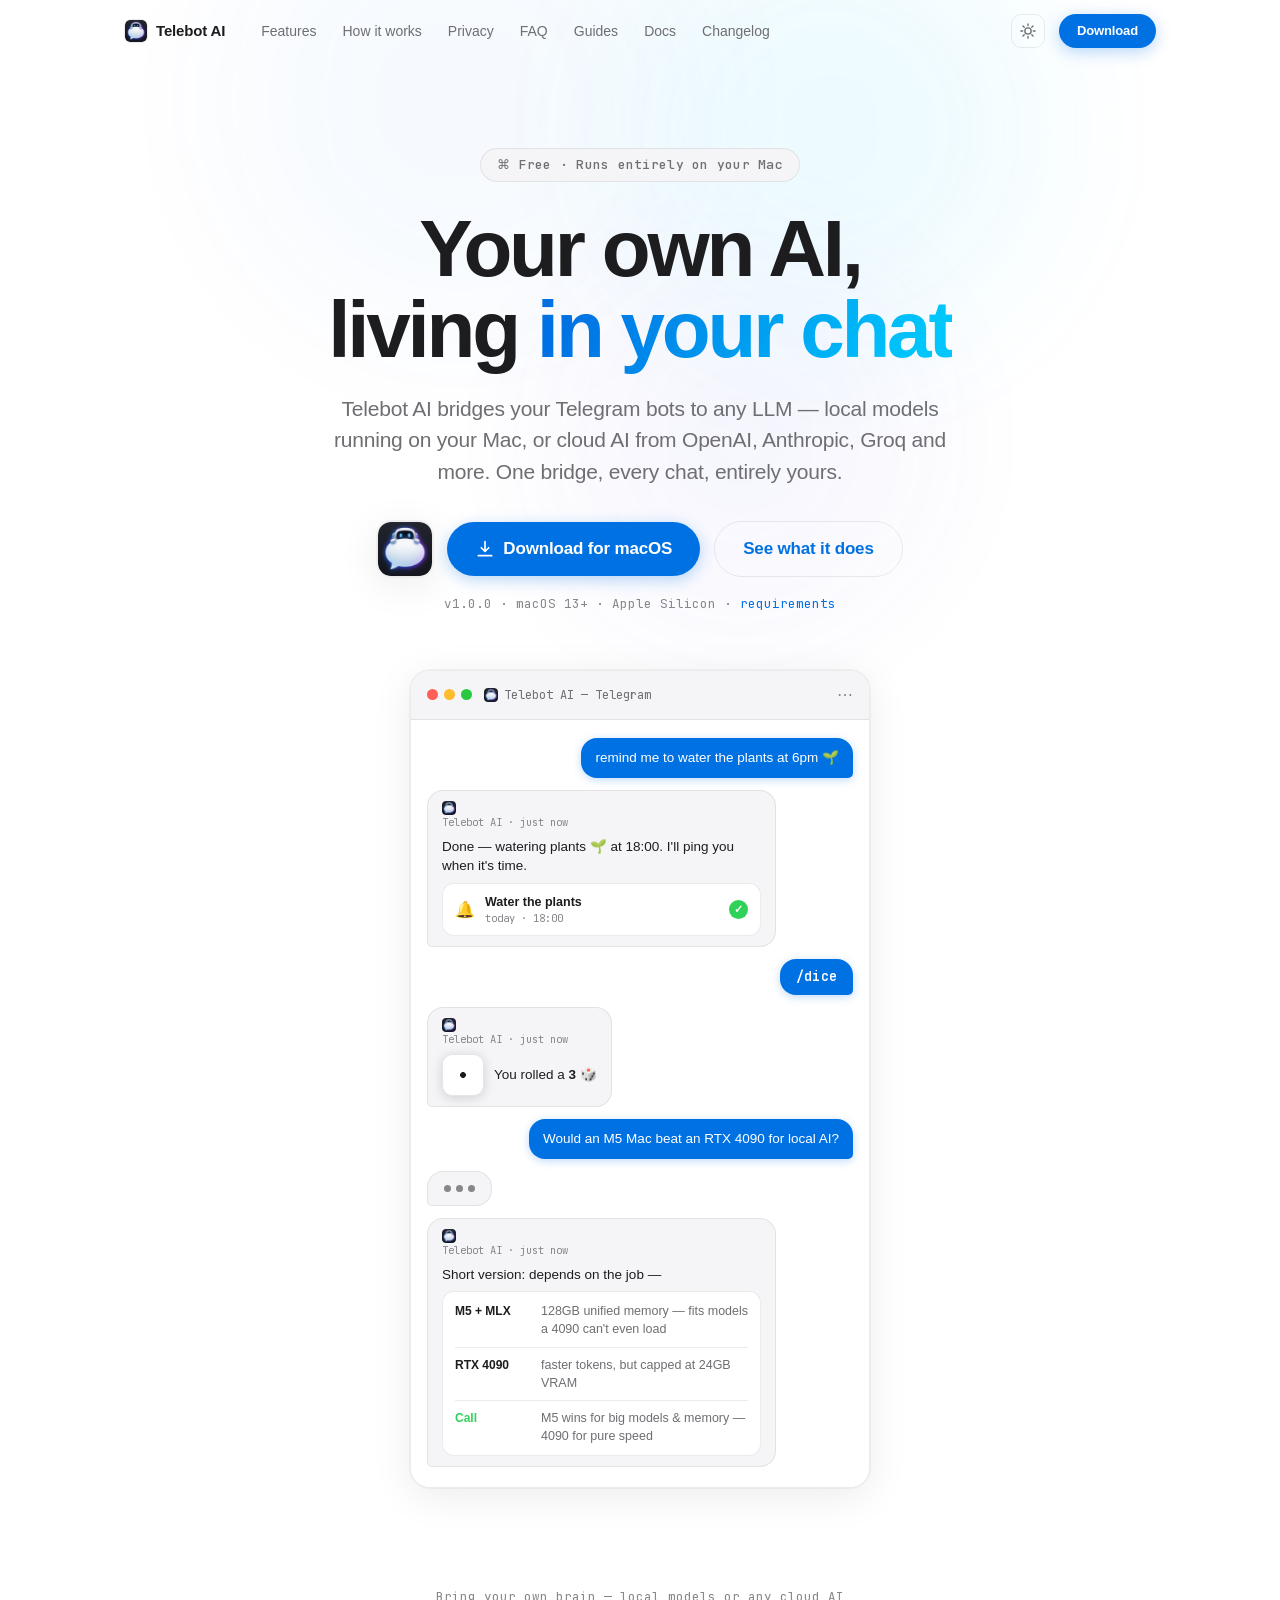
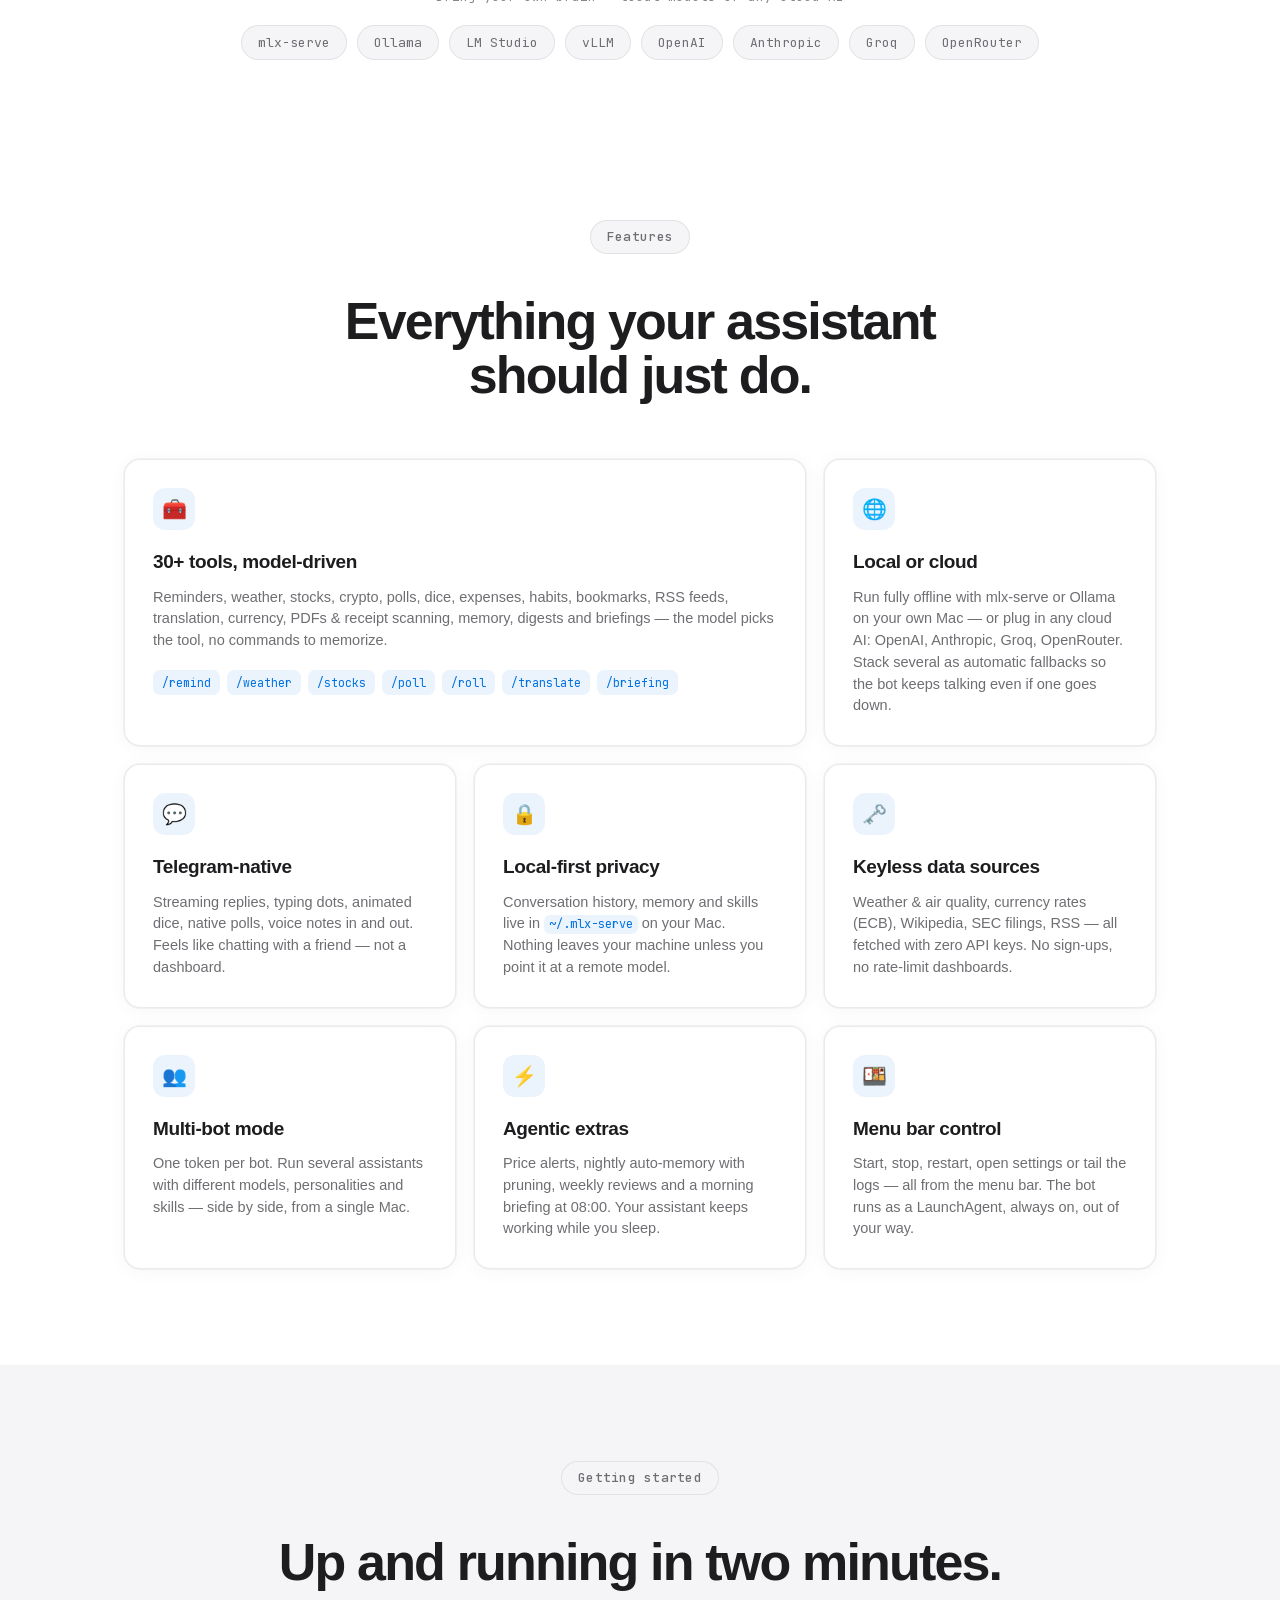
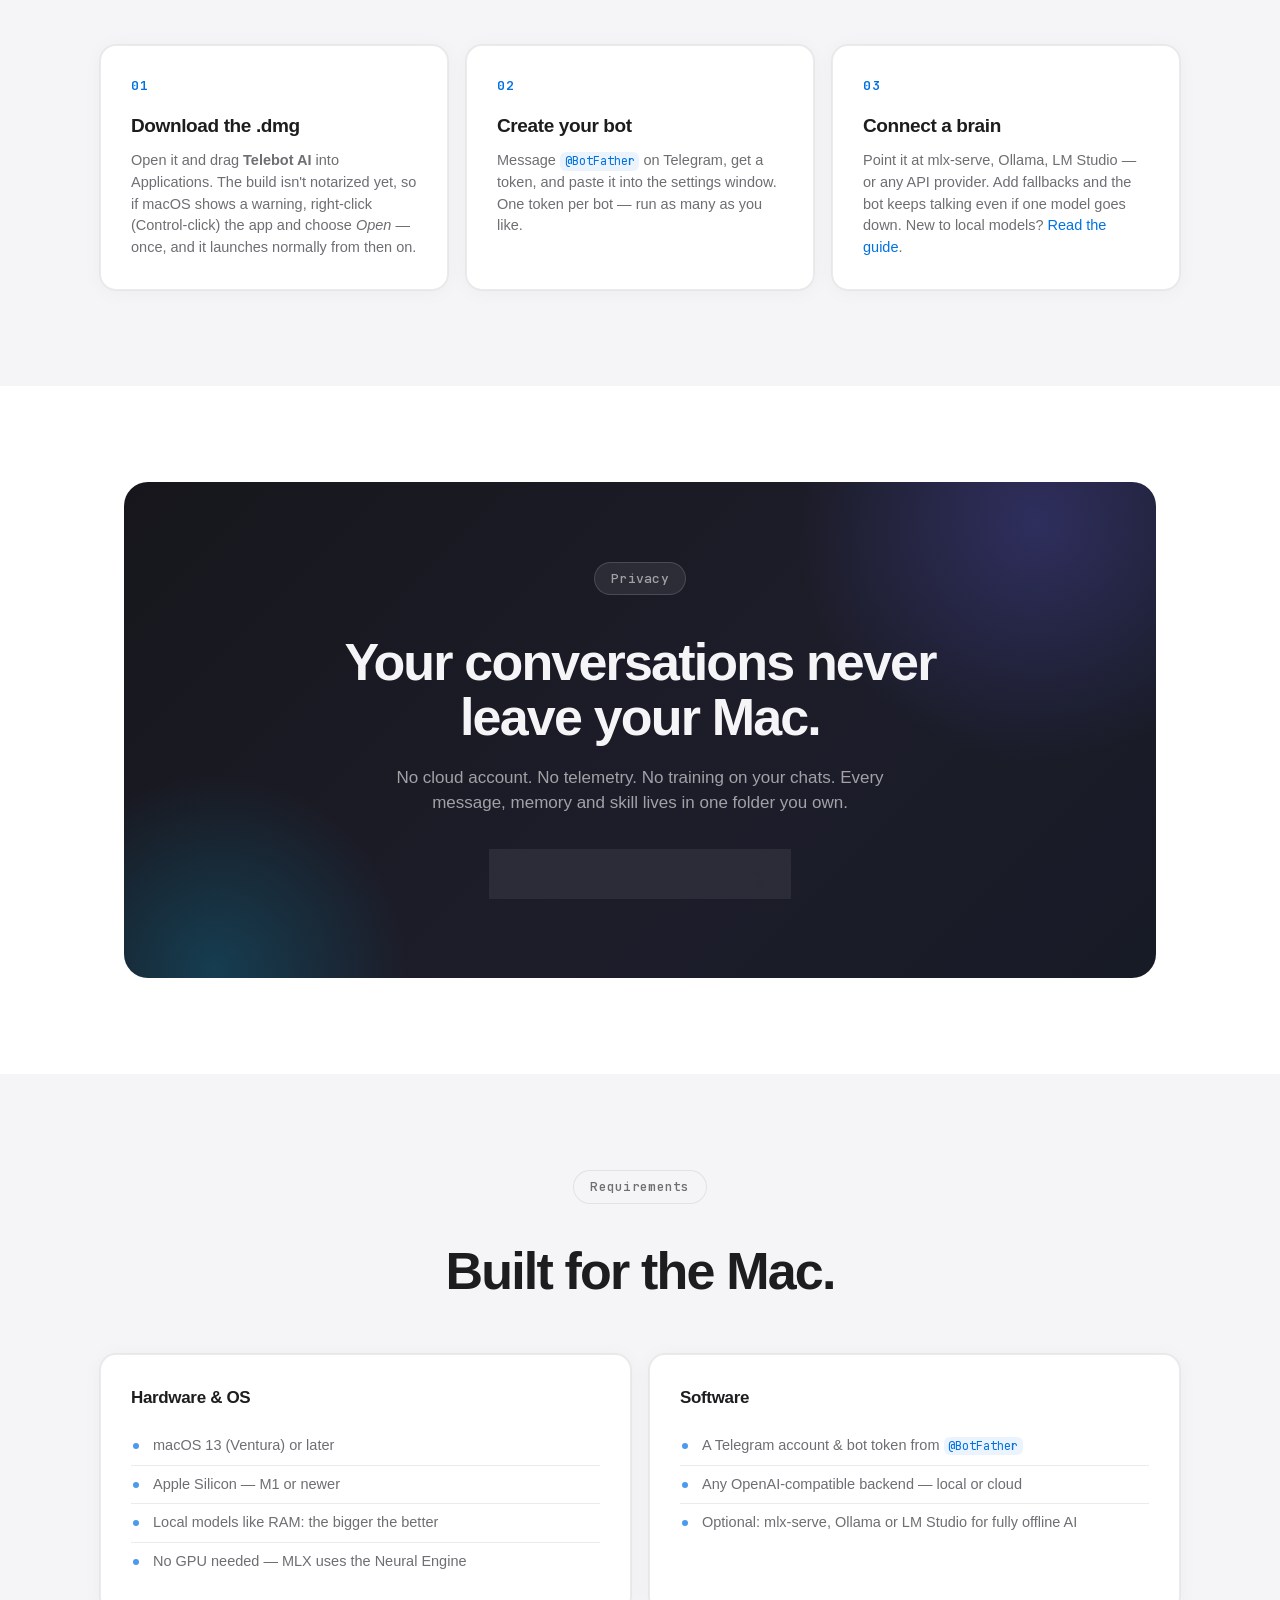
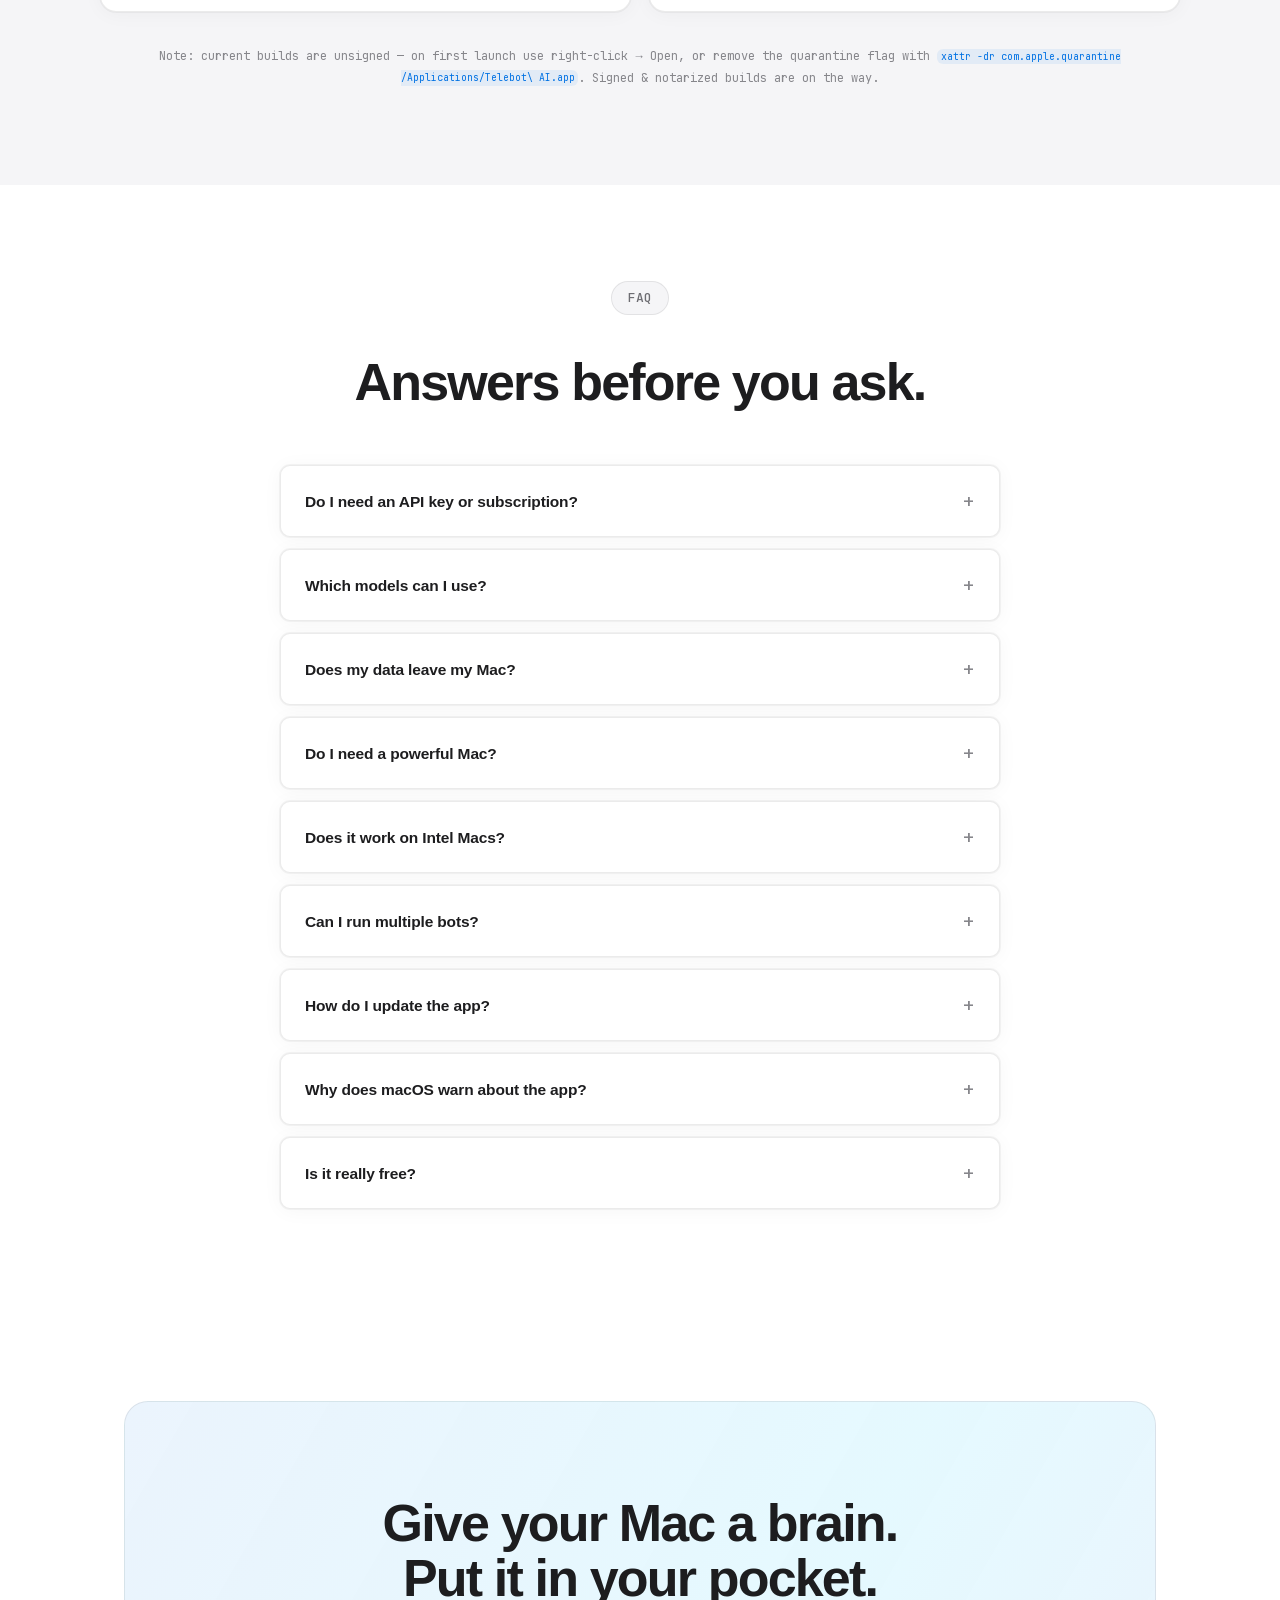
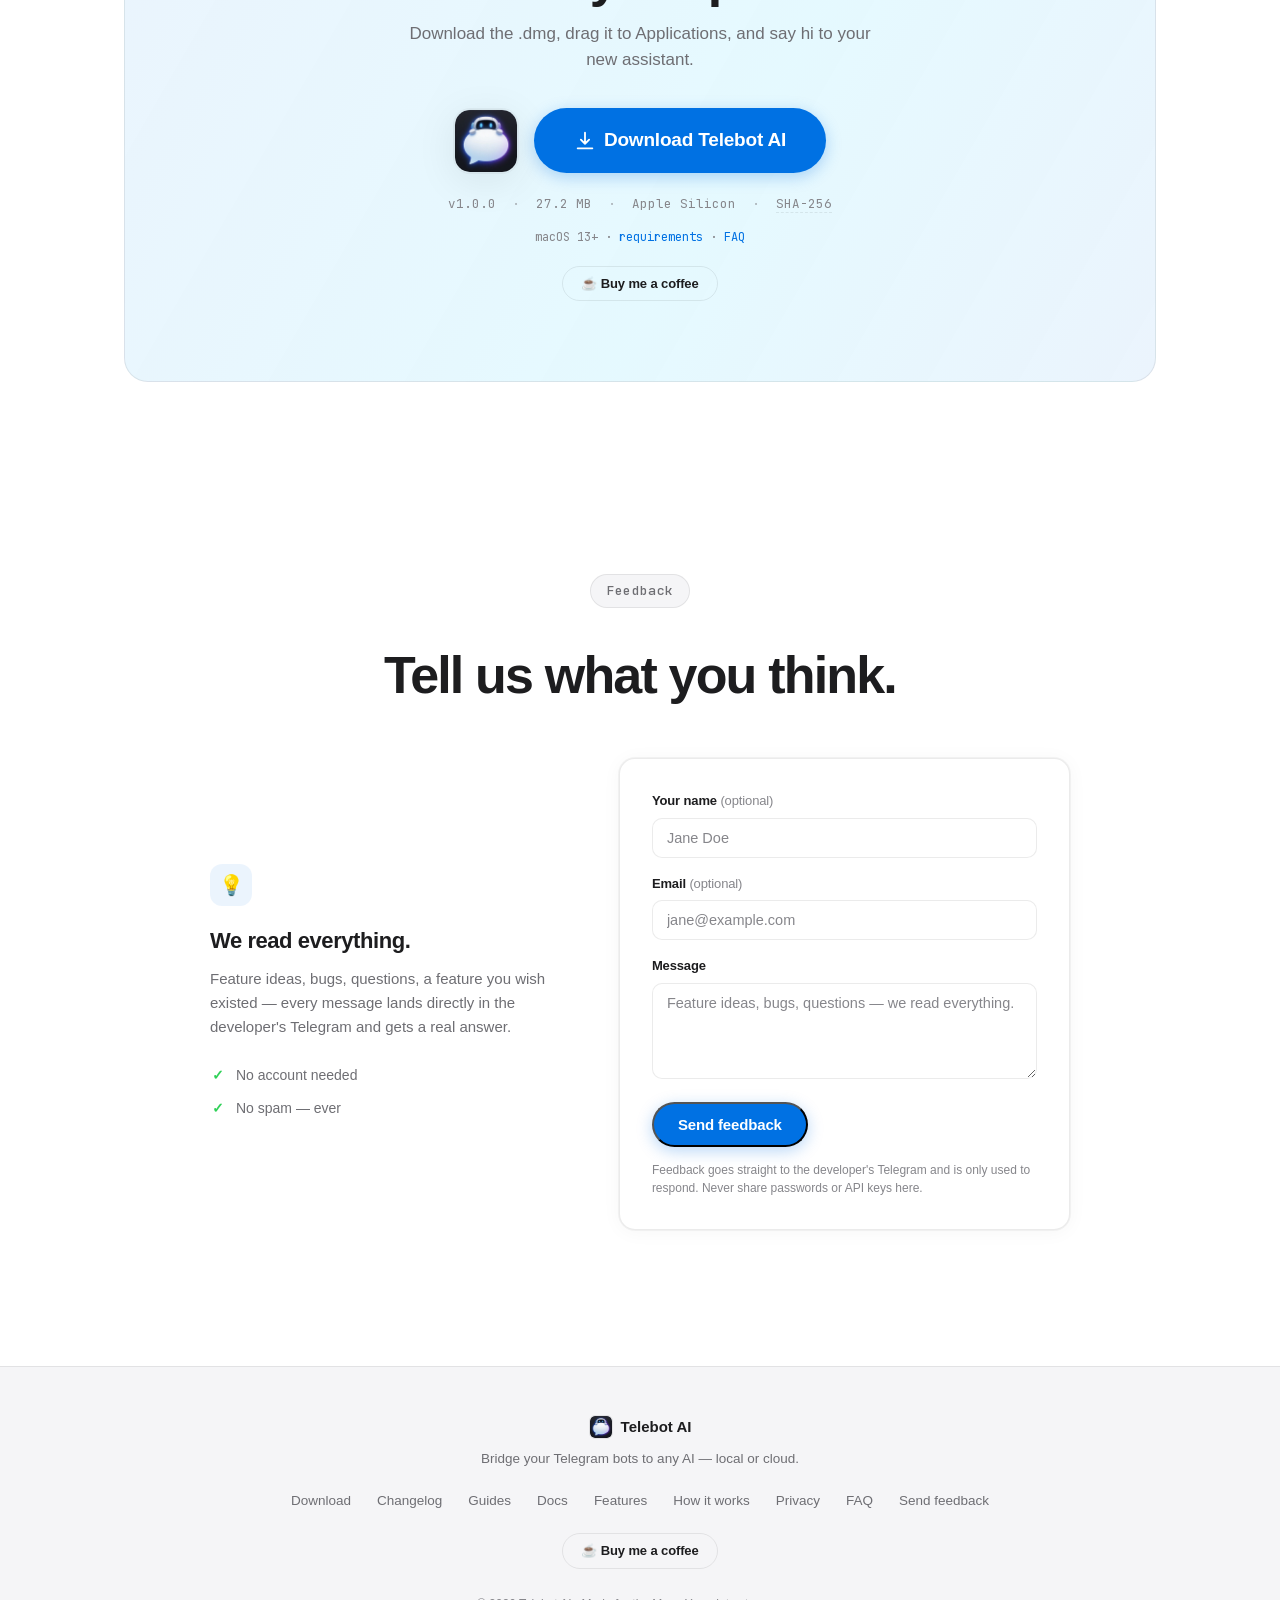
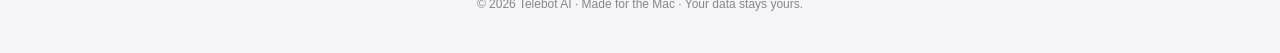
==== commit 5c994149: "Docs page (/docs/): full settings reference, skills, privacy, troubleshooting; Docs in nav+footer ev" ====
--- a/index.html
+++ b/index.html
@@ -24,7 +24,7 @@
   <link rel="icon" href="assets/favicon.png">
   <link rel="apple-touch-icon" href="assets/apple-touch-icon.png">
   <link rel="manifest" href="assets/site.webmanifest">
-  <link rel="stylesheet" href="style.css?v=22">
+  <link rel="stylesheet" href="style.css?v=23">
   <script type="application/ld+json">
   {
     "@context": "https://schema.org",
@@ -155,6 +155,7 @@
       <a href="#privacy">Privacy</a>
       <a href="#faq">FAQ</a>
       <a href="guides/">Guides</a>
+      <a href="docs/">Docs</a>
       <a href="changelog/">Changelog</a>
     </div>
     <div class="nav-actions">
@@ -580,6 +581,7 @@
       <a href="#download">Download</a>
       <a href="changelog/">Changelog</a>
       <a href="guides/">Guides</a>
+      <a href="docs/">Docs</a>
       <a href="#features">Features</a>
       <a href="#how">How it works</a>
       <a href="#privacy">Privacy</a>
--- a/style.css
+++ b/style.css
@@ -464,6 +464,14 @@
 .guide-end { text-align: center; margin-top: 44px; }
 .step a { color: var(--blue); text-decoration: none; }
 .step a:hover { text-decoration: underline; }
+.docs-toc { background: var(--bg-alt); border: 1px solid var(--border); border-radius: 16px; padding: 16px 20px; margin: 0 0 36px; display: flex; flex-wrap: wrap; gap: 6px 18px; align-items: center; }
+.docs-toc-title { font-size: 11px; color: var(--text-tertiary); text-transform: uppercase; letter-spacing: .05em; margin: 0; }
+.docs-toc a { font-size: 13px; color: var(--text-secondary); text-decoration: none; }
+.docs-toc a:hover { color: var(--blue); }
+.docs-ol { margin: 0 0 14px; padding-left: 22px; color: var(--text-secondary); font-size: 15px; line-height: 1.65; }
+.docs-ol li { margin-bottom: 8px; }
+.docs-support { color: var(--text-tertiary); font-size: 13.5px; margin-left: 6px; }
+.docs-support a { color: var(--blue); text-decoration: none; }
 
 /* ── changelog page ─────────────────────────────────────────── */
 .changelog { padding-top: 150px; padding-bottom: 40px; max-width: 860px; }
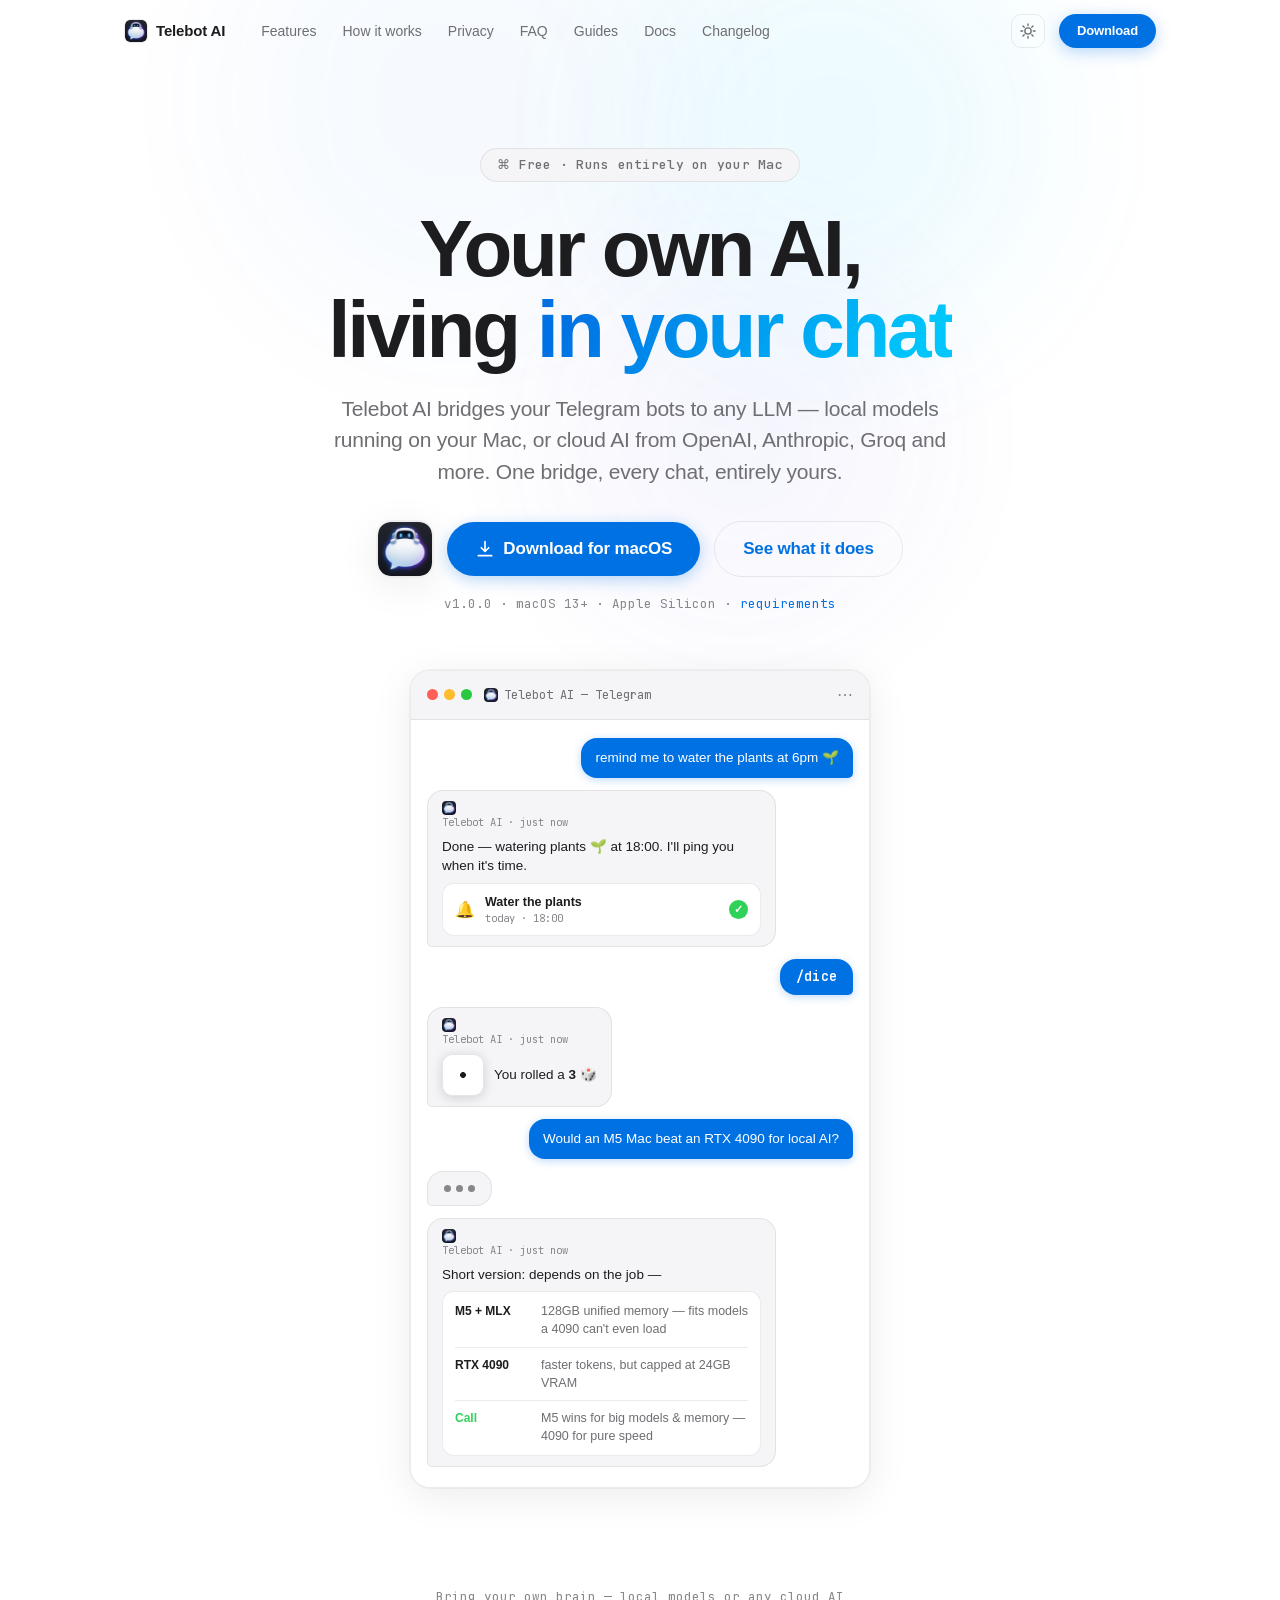
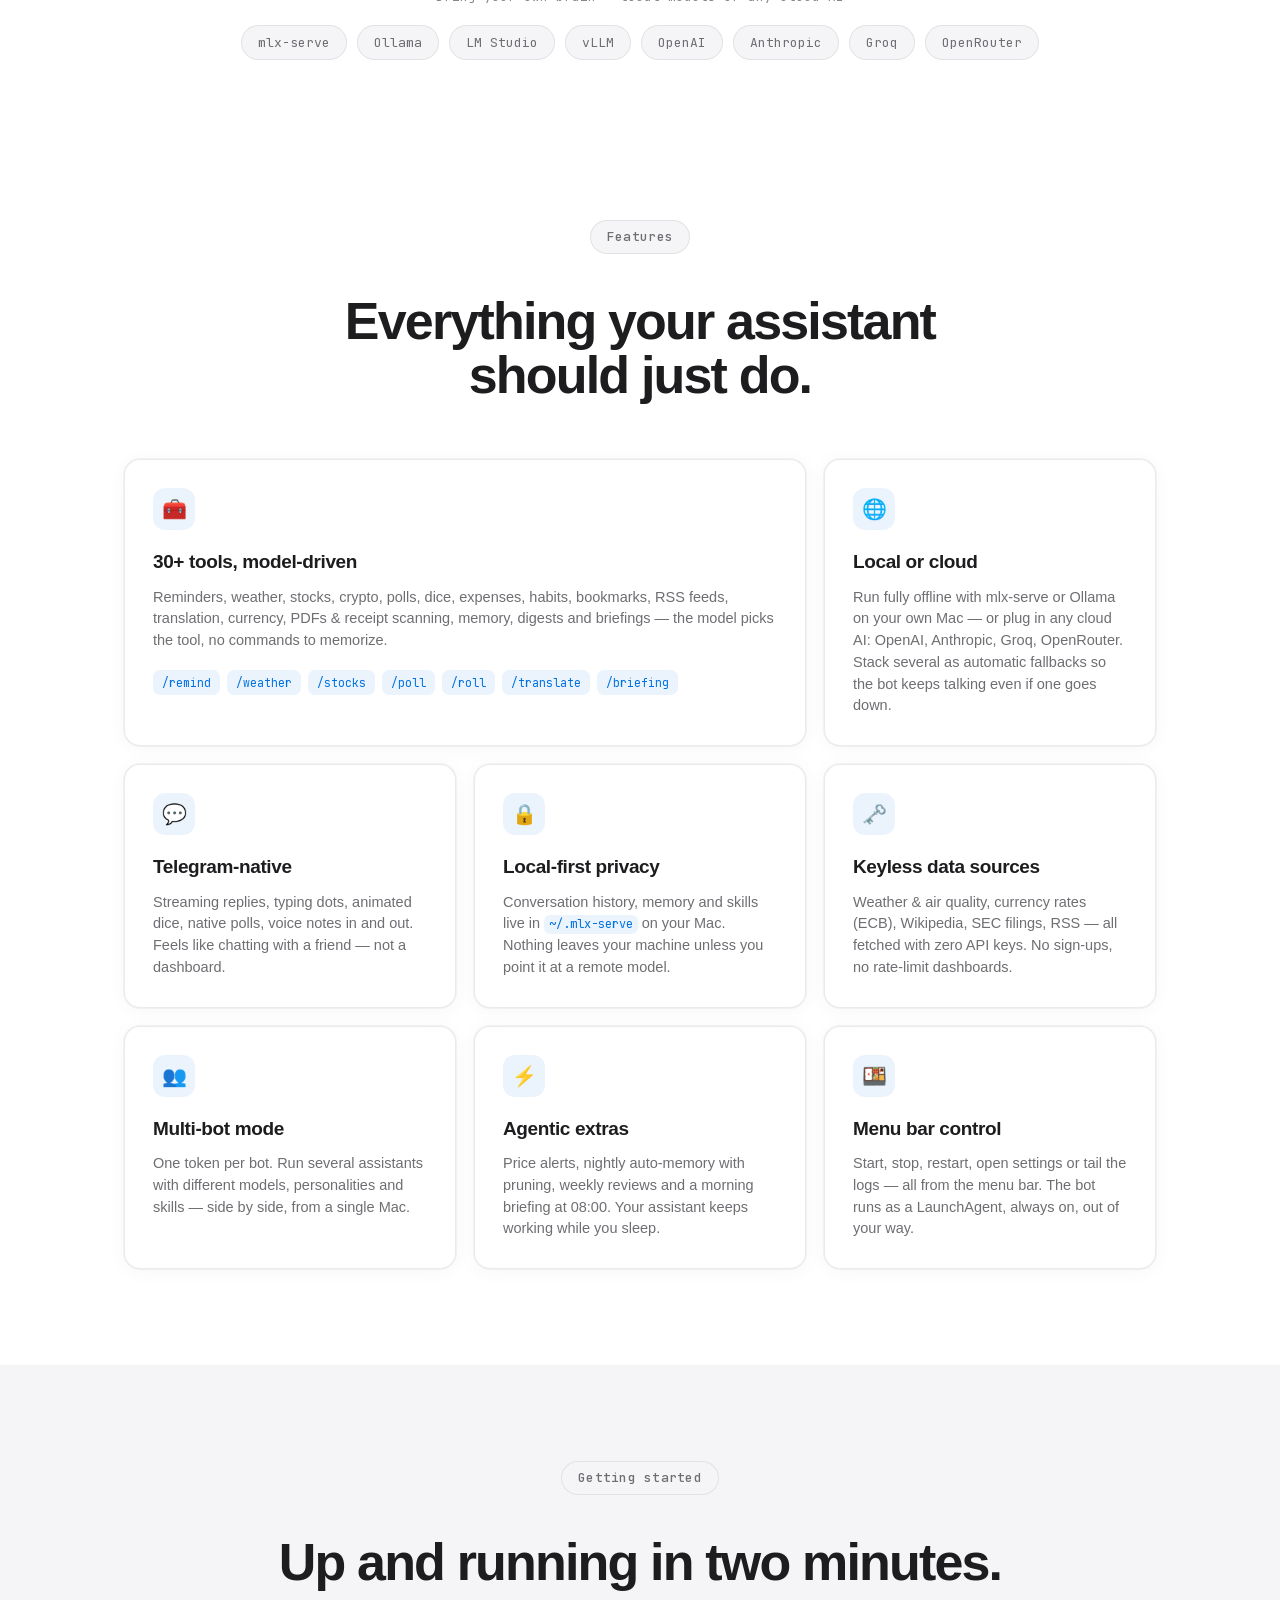
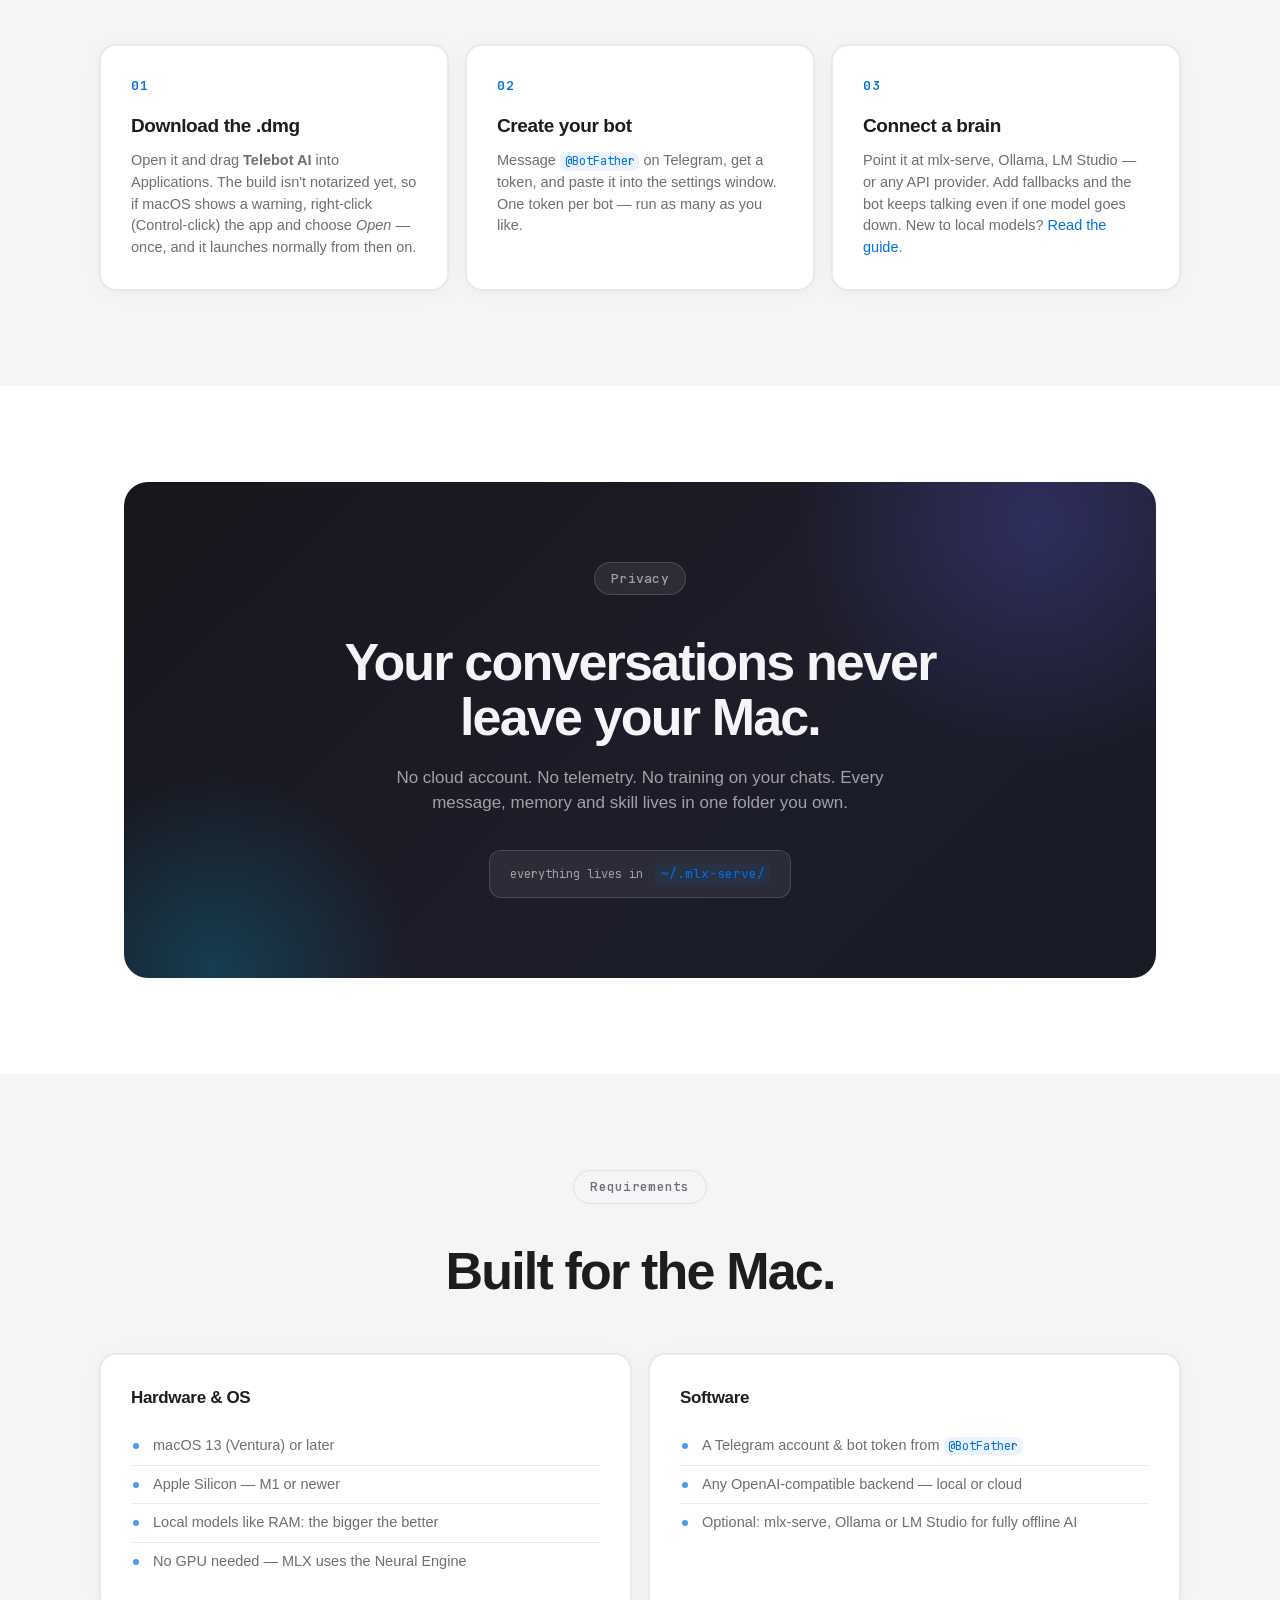
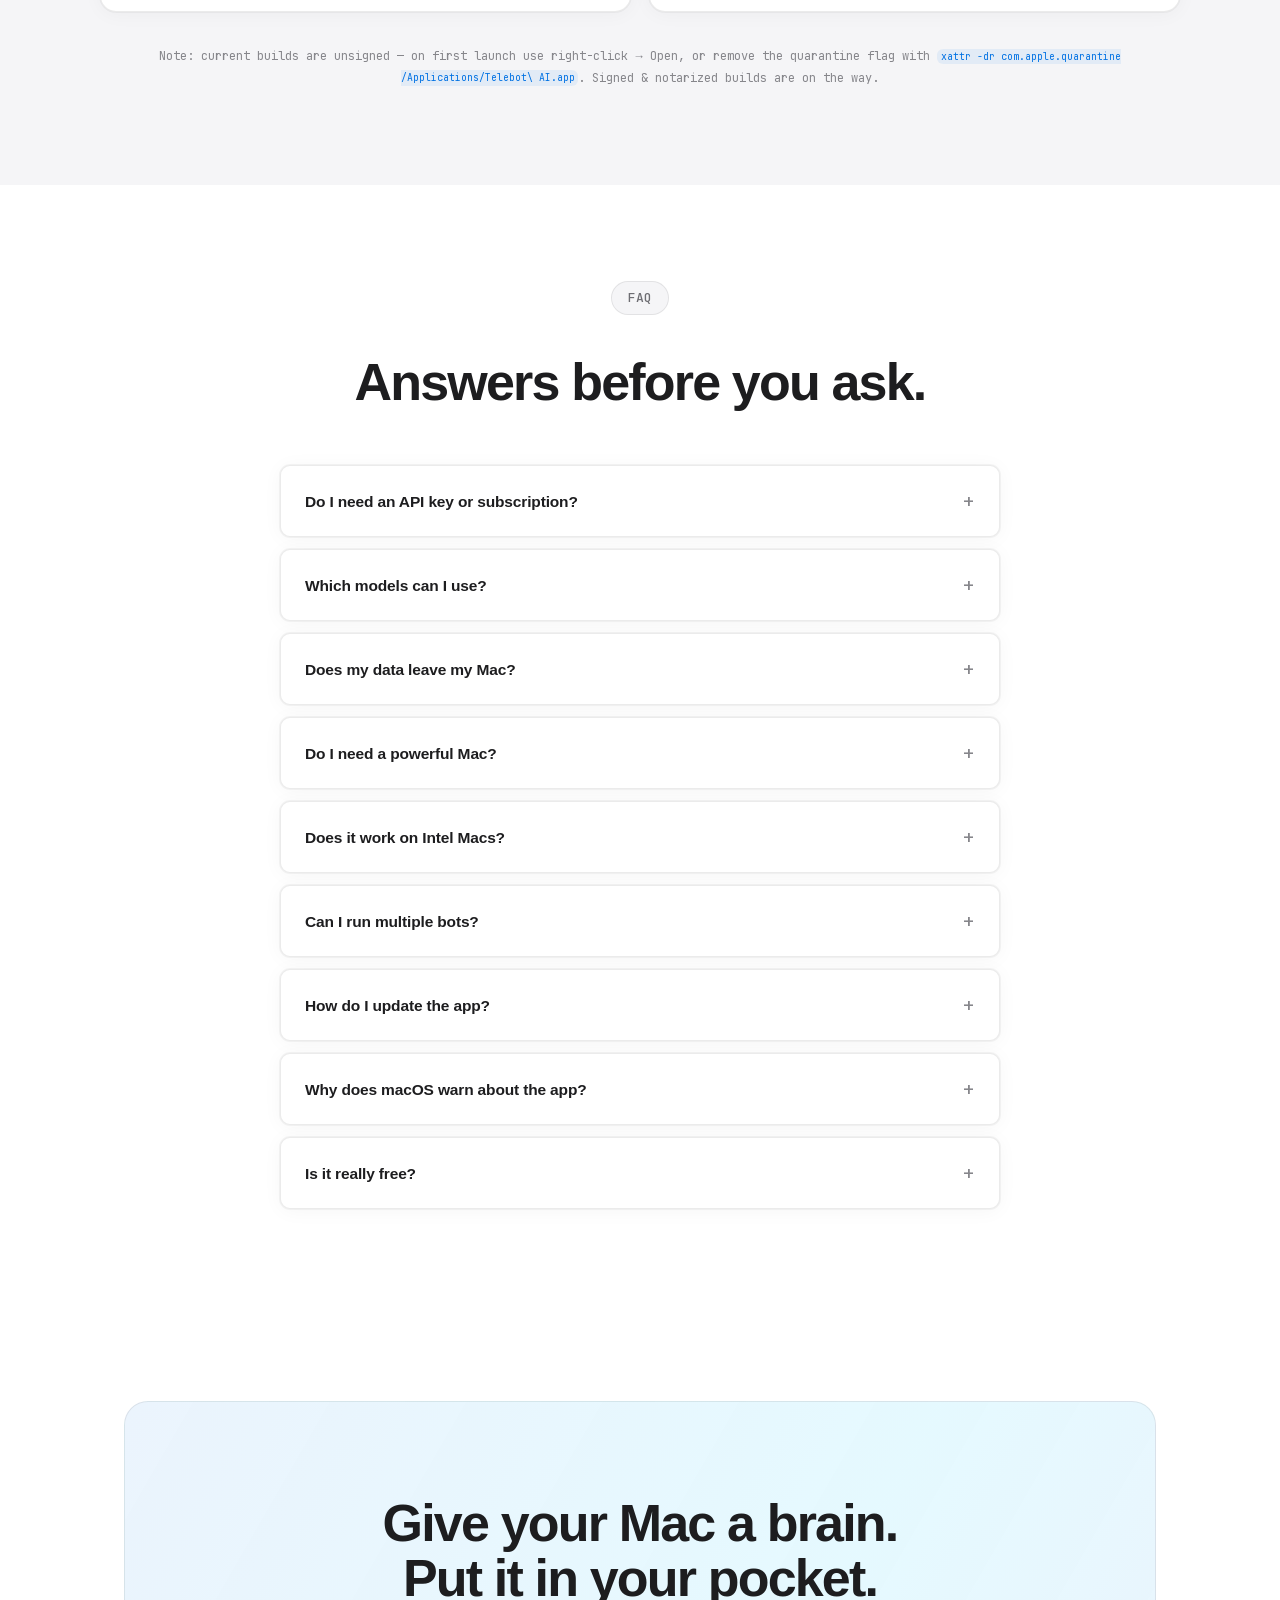
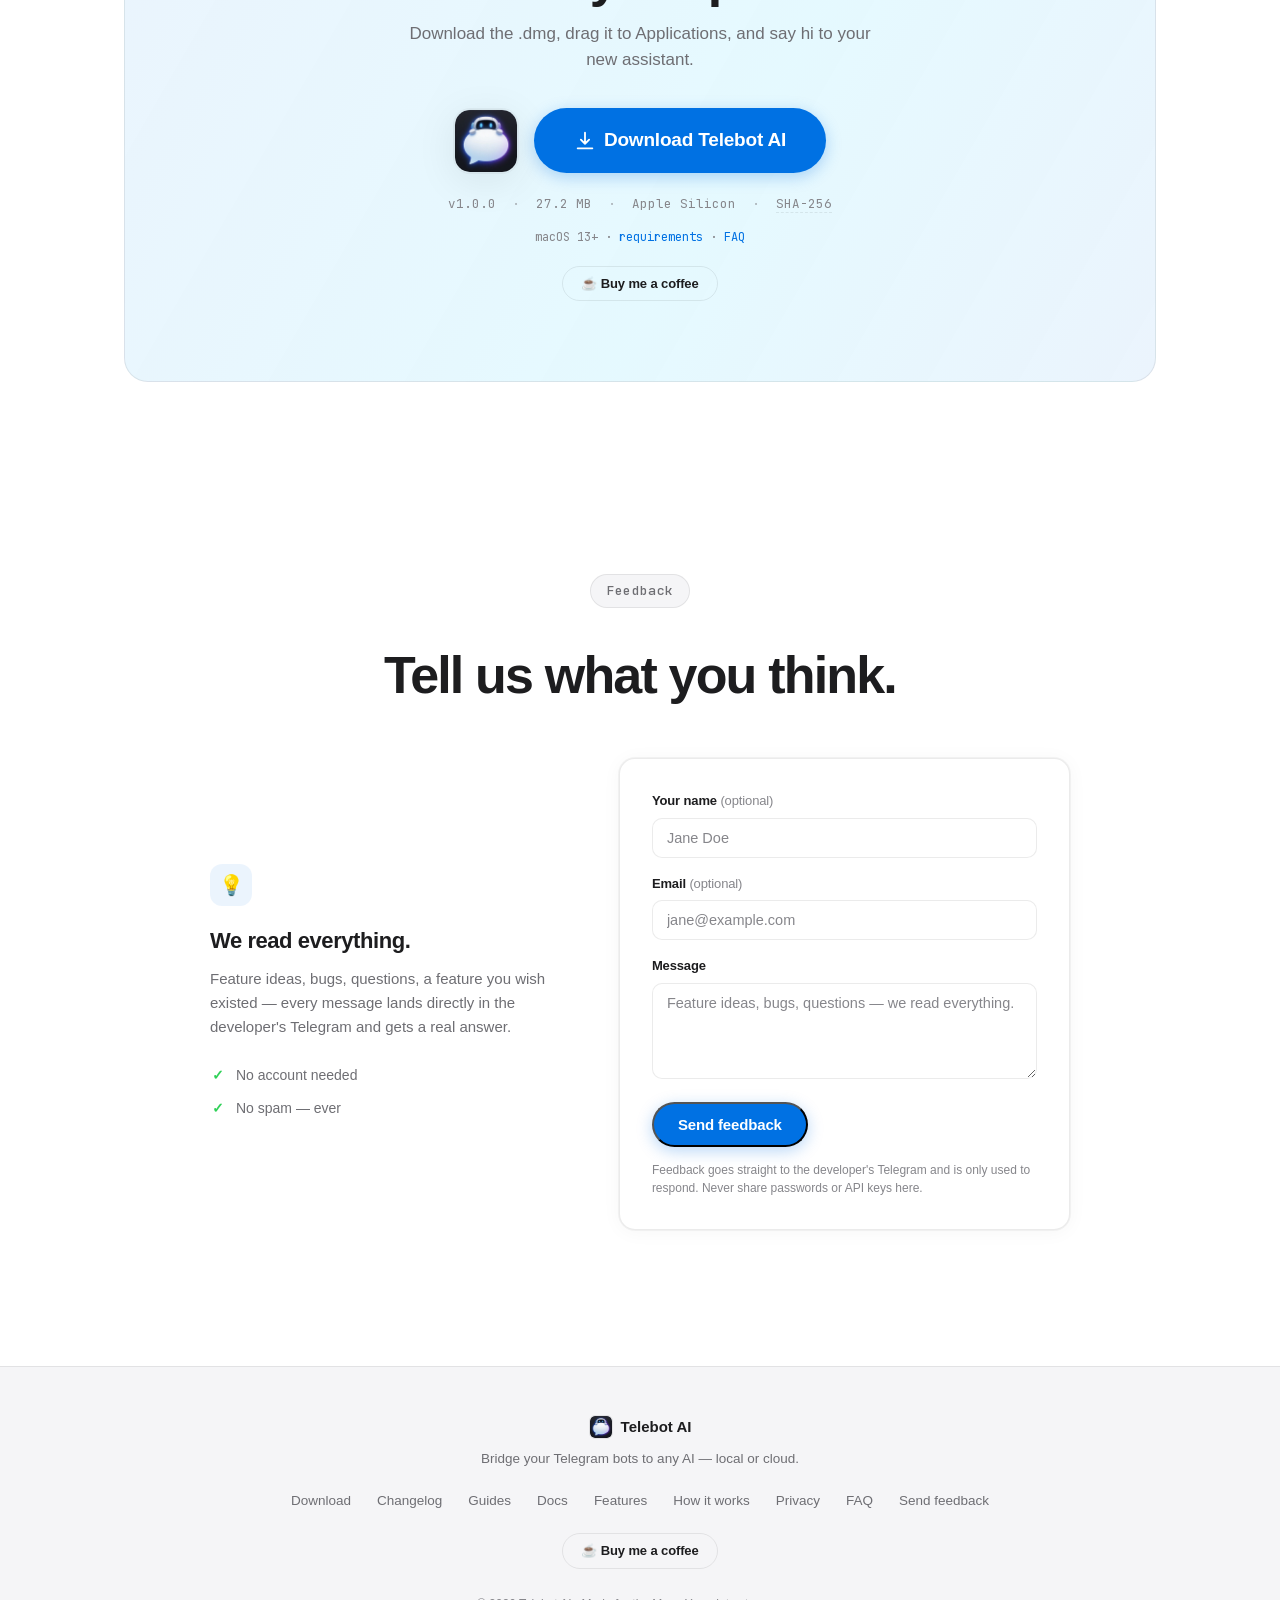
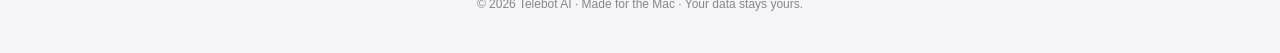
==== commit a2e7e555: "DMG refresh: launch-error report dialog, auto-check setting, update feedback (✓ Up to date / green s" ====
--- a/index.html
+++ b/index.html
@@ -518,7 +518,7 @@
       <span class="dot">·</span>
       <span>Apple Silicon</span>
       <span class="dot">·</span>
-      <a id="meta-checksum" href="#" data-sha="23610d40035a4a514d83270e4da69824524408c61938fecb87d386dfbd417905" title="SHA-256 checksum (click to copy)" class="checksum-link">SHA-256</a>
+      <a id="meta-checksum" href="#" data-sha="36c46ae7f18532d19ee14ac1db841eefee5dfb2c9f0c4c85f78e7e924256891f" title="SHA-256 checksum (click to copy)" class="checksum-link">SHA-256</a>
     </div>
     <p class="download-note mono">macOS 13+ · <a href="#requirements">requirements</a> ·
       <a href="#faq">FAQ</a></p>
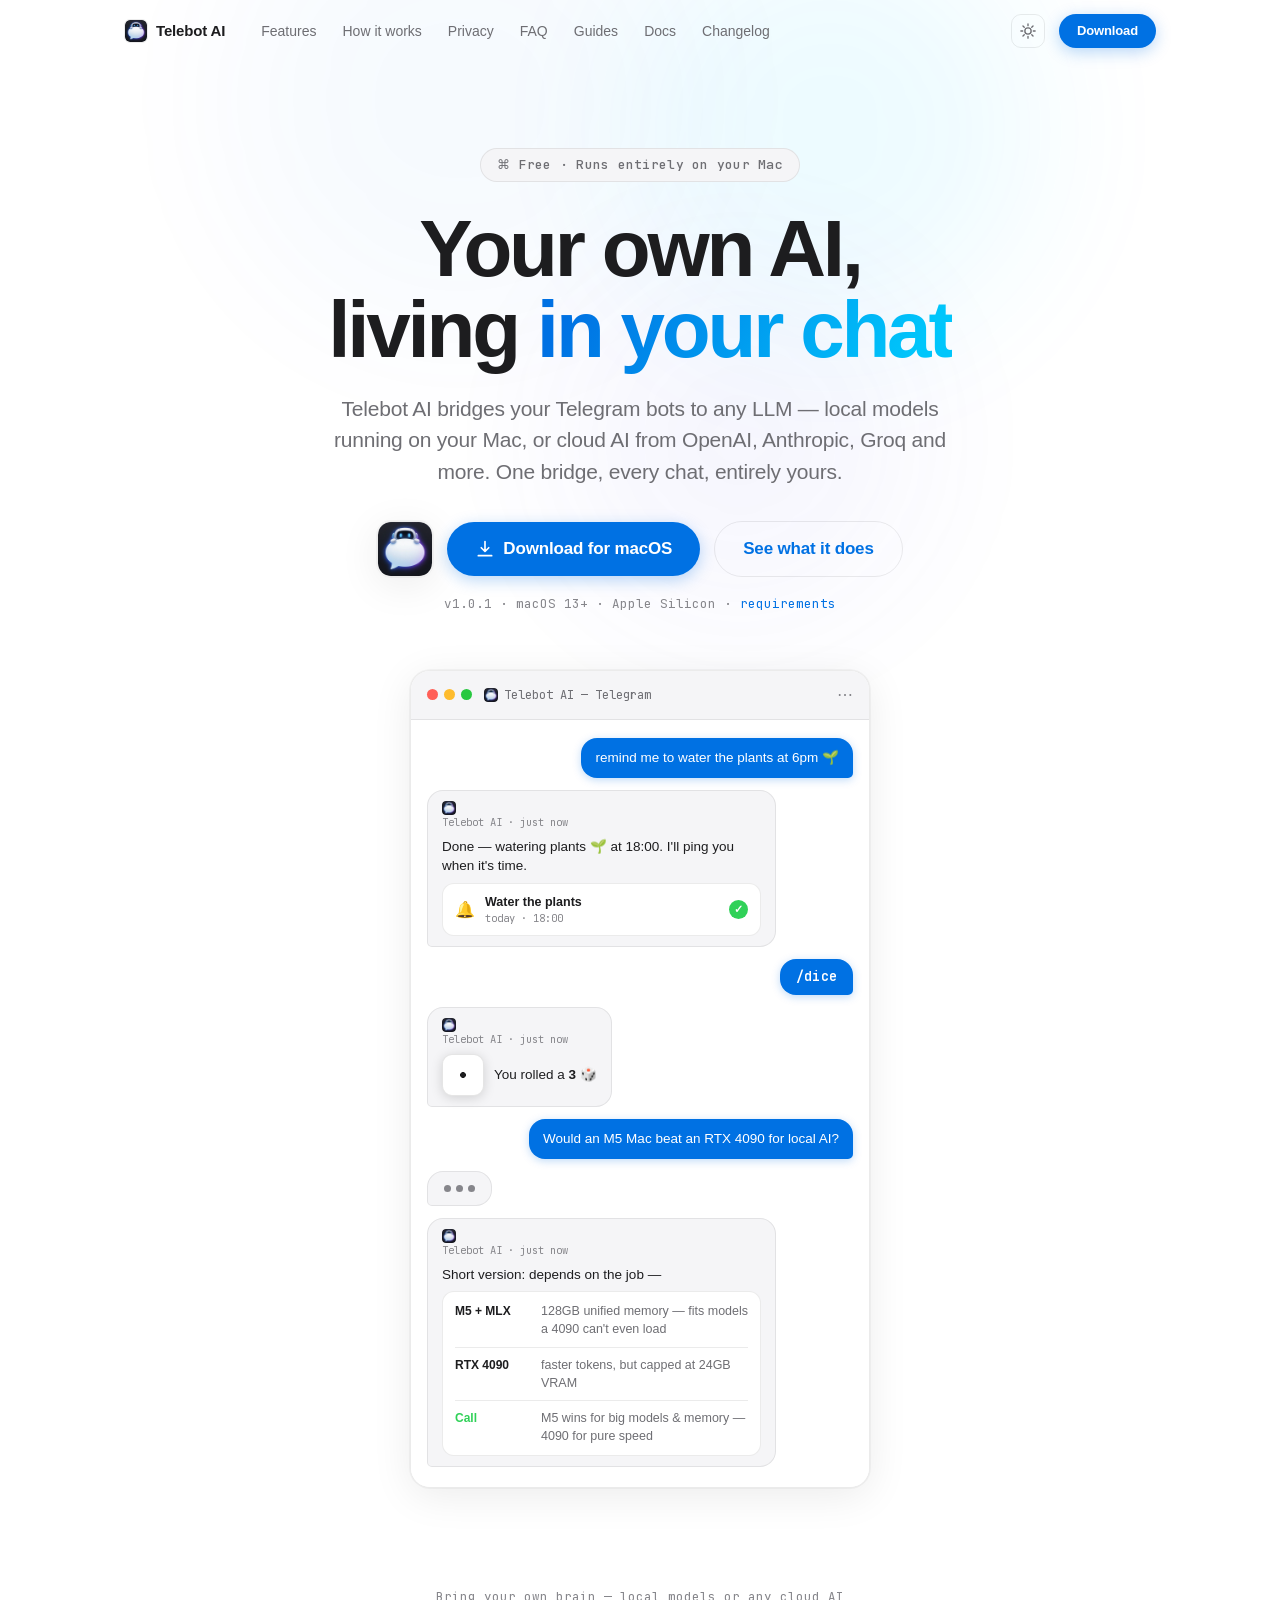
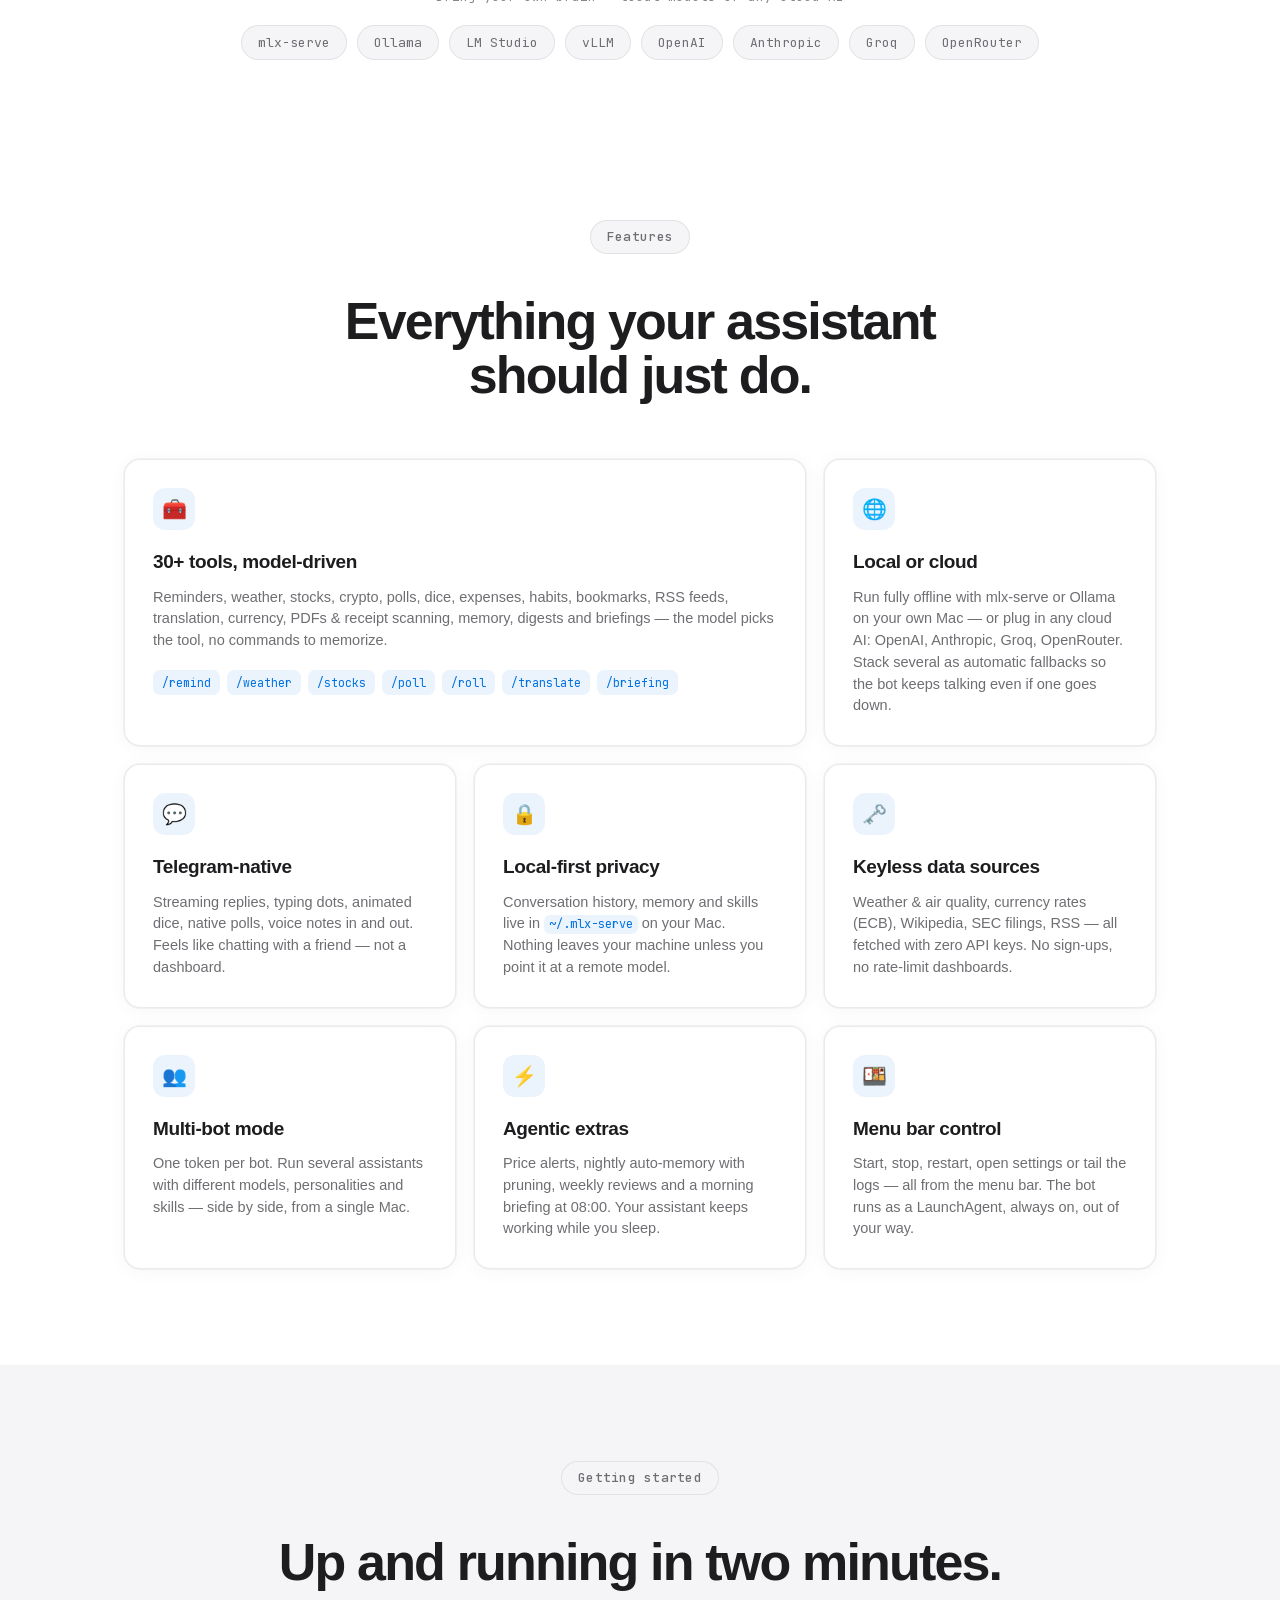
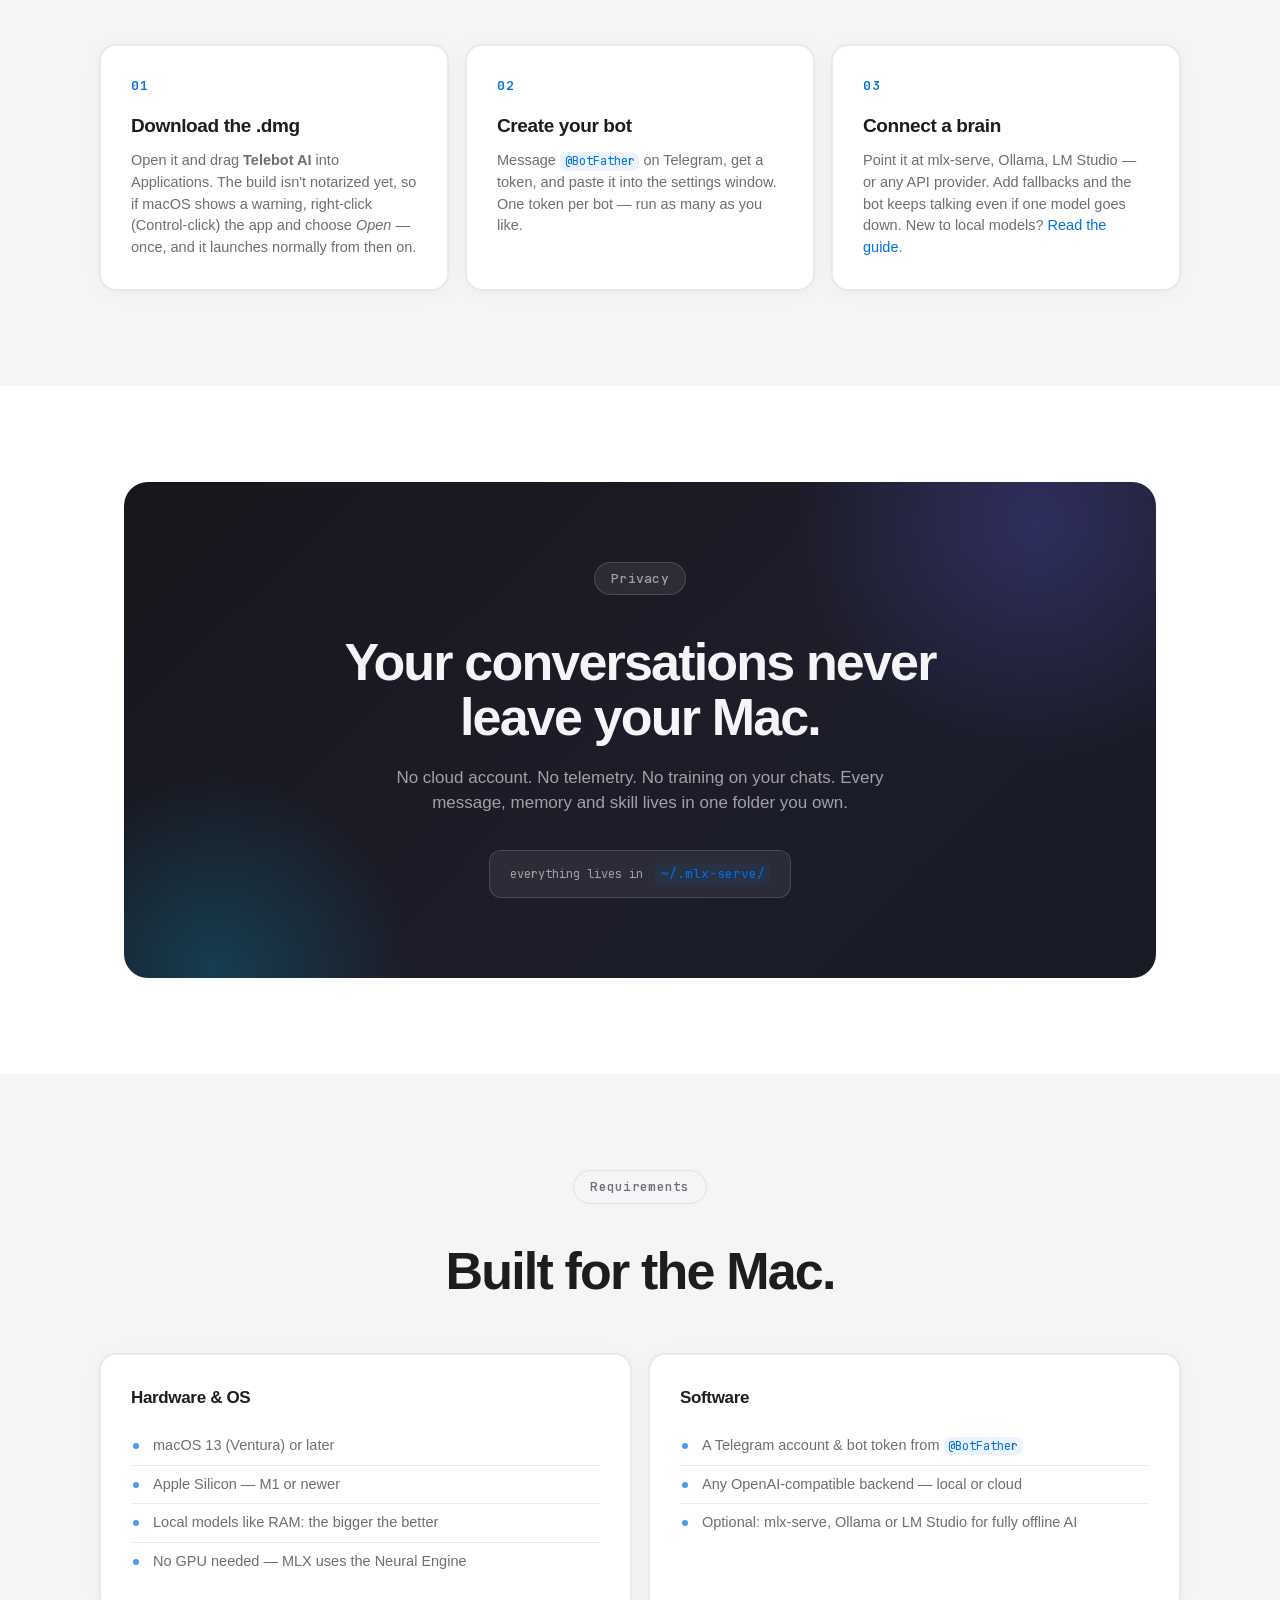
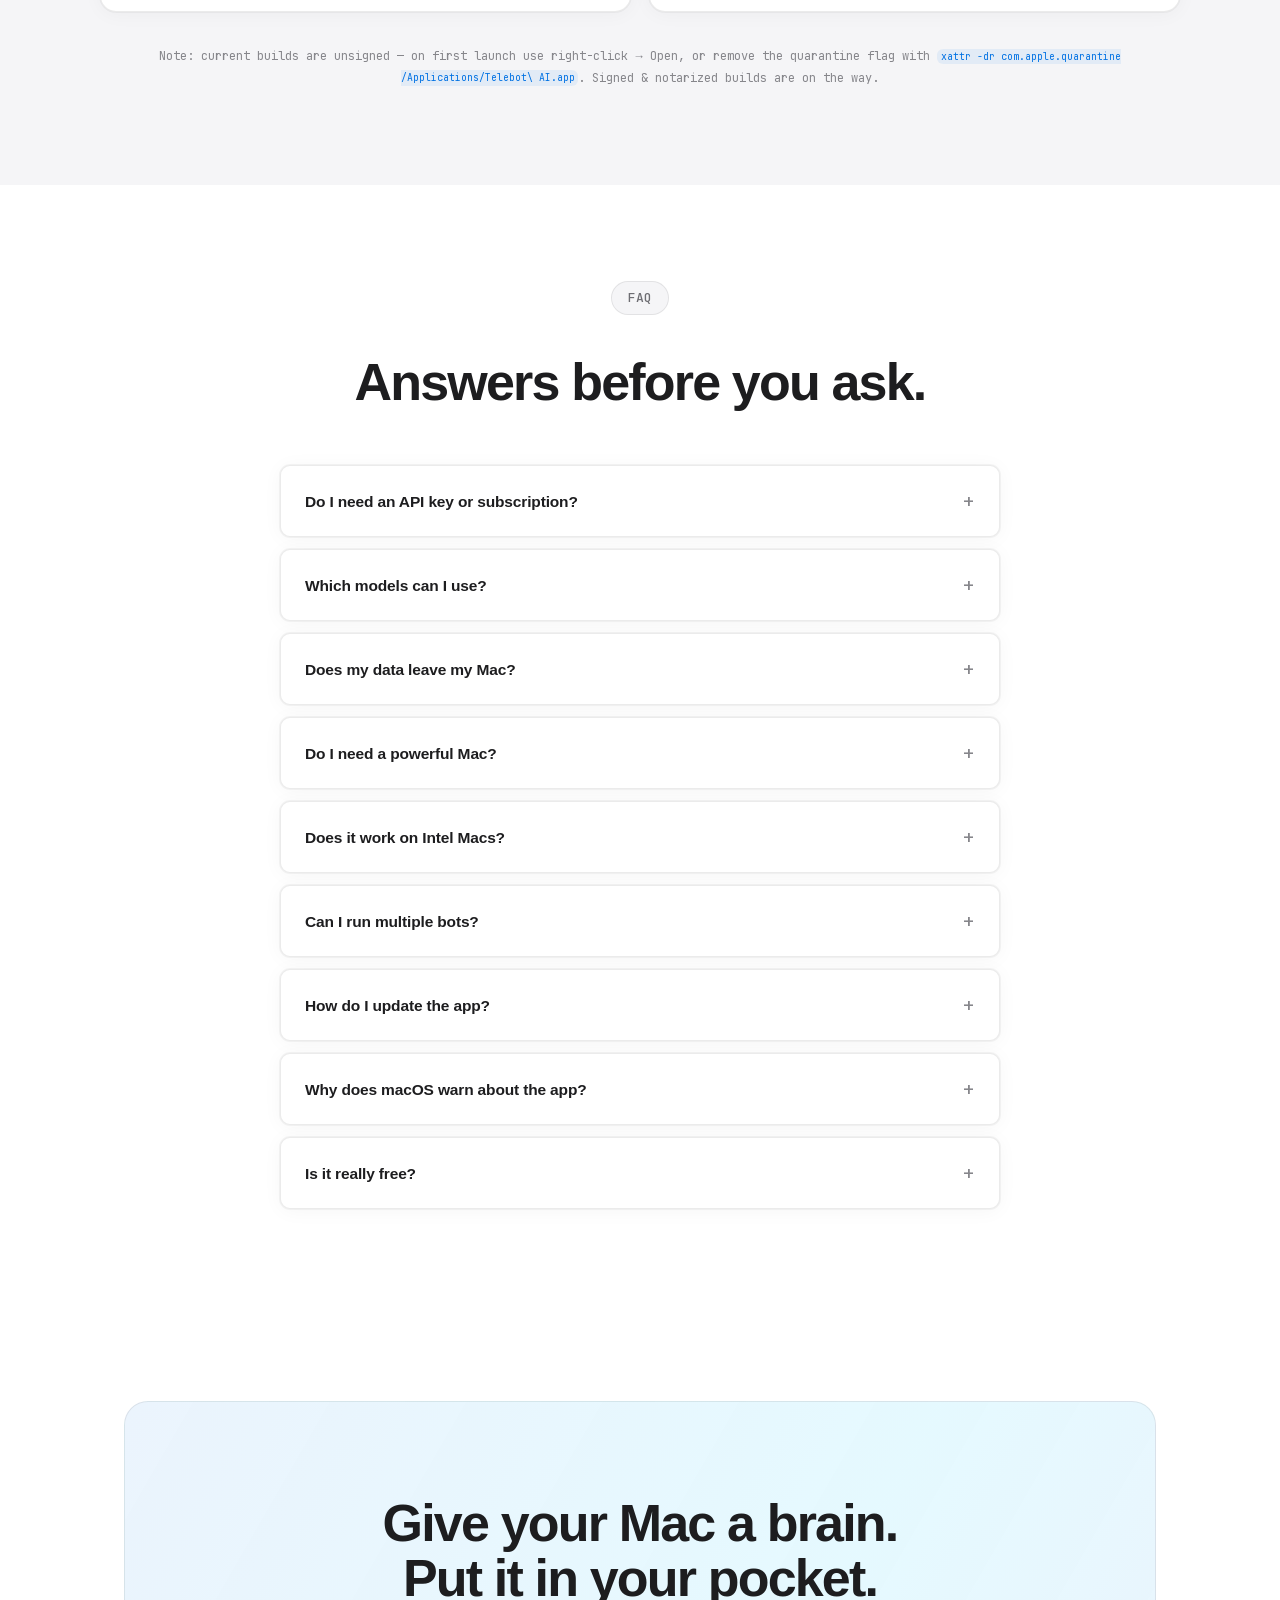
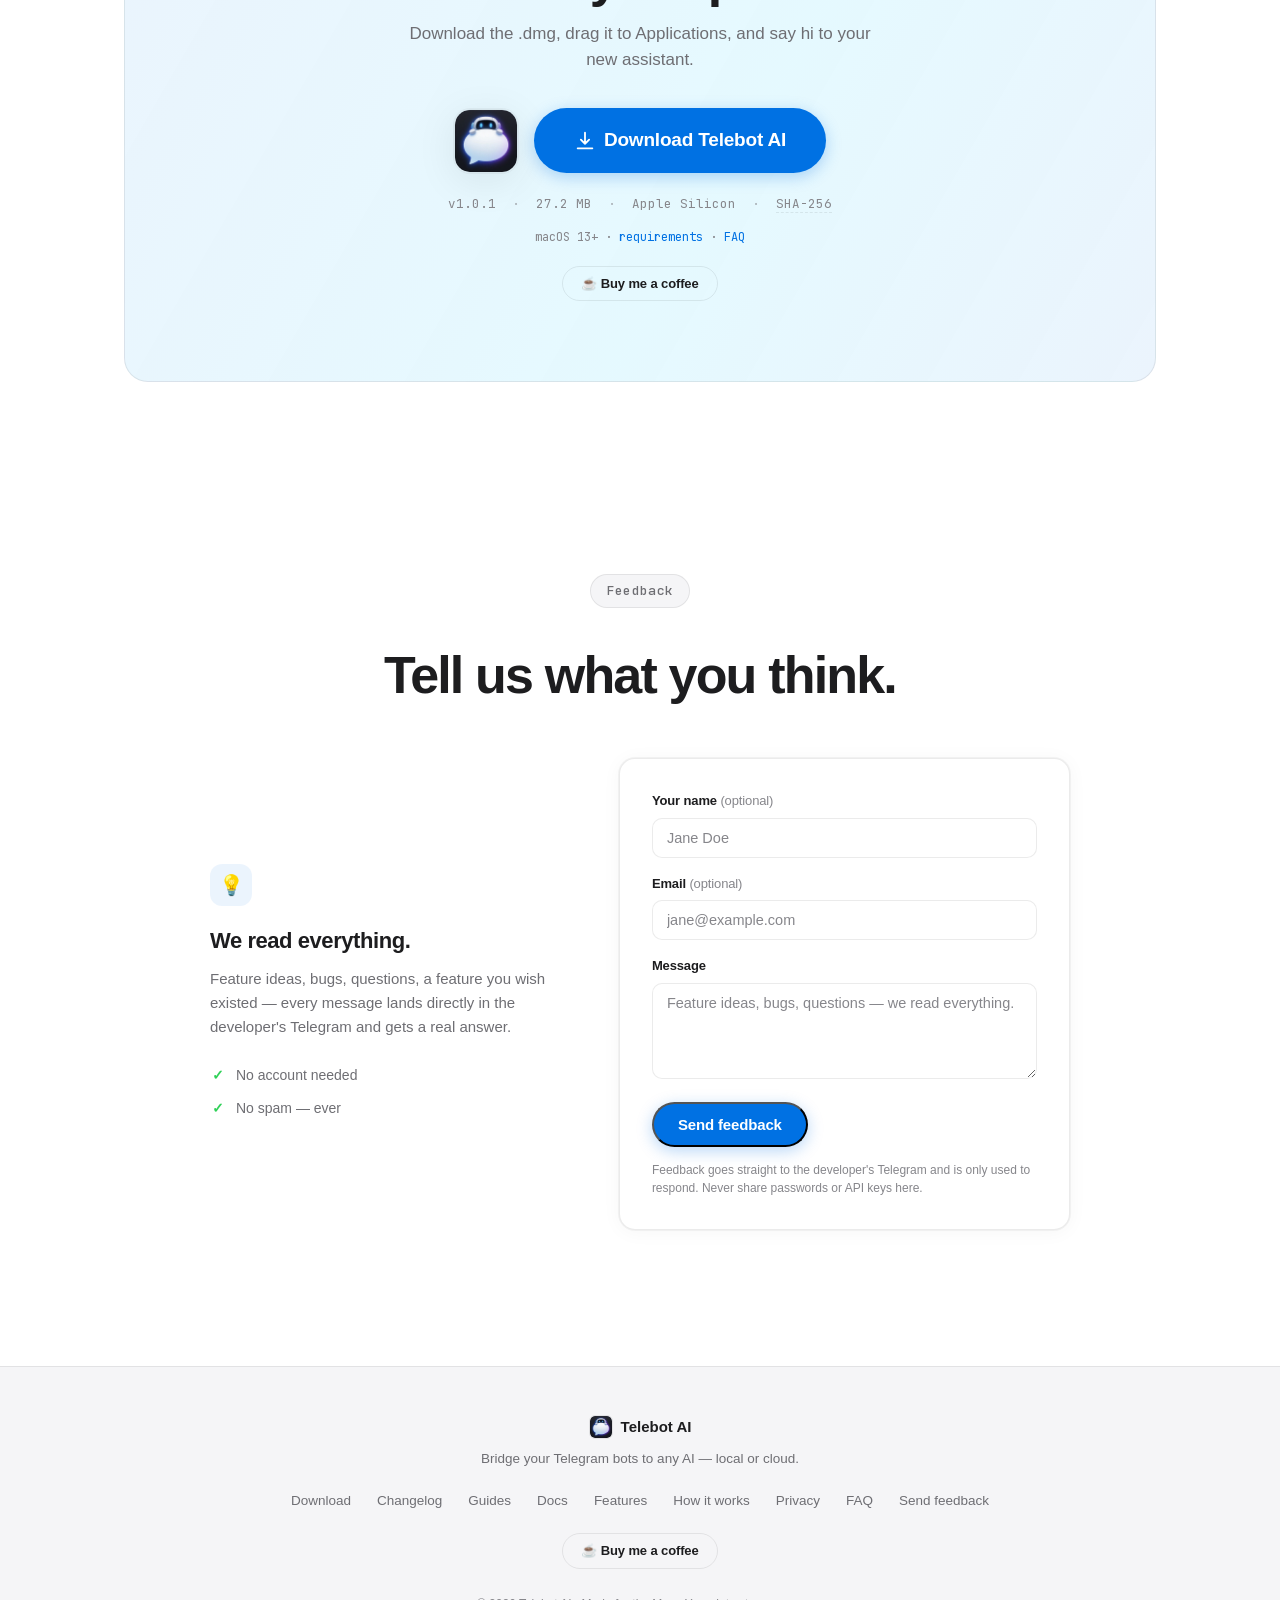
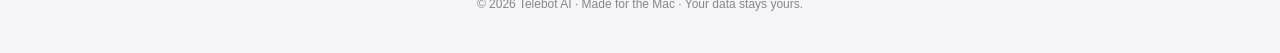
==== commit 9d247c77: "v1.0.1: changelog entry, latest.json, download links + checksum, new DMG (1.0.1)" ====
--- a/index.html
+++ b/index.html
@@ -24,7 +24,7 @@
   <link rel="icon" href="assets/favicon.png">
   <link rel="apple-touch-icon" href="assets/apple-touch-icon.png">
   <link rel="manifest" href="assets/site.webmanifest">
-  <link rel="stylesheet" href="style.css?v=23">
+  <link rel="stylesheet" href="style.css?v=24">
   <script type="application/ld+json">
   {
     "@context": "https://schema.org",
@@ -37,9 +37,9 @@
         "description": "Bridge your Telegram bots to any LLM — local models on your Mac or cloud AI from OpenAI, Anthropic, Groq and more. Free, private, local-first.",
         "applicationCategory": "UtilitiesApplication",
         "operatingSystem": "macOS 13+ (Apple Silicon)",
-        "softwareVersion": "1.0.0",
+        "softwareVersion": "1.0.1",
         "fileSize": "27.2 MB",
-        "downloadUrl": "https://qingbo93.github.io/telebot-ai-landing/downloads/Telebot-AI-1.0.0.dmg",
+        "downloadUrl": "https://qingbo93.github.io/telebot-ai-landing/downloads/Telebot-AI-1.0.1.dmg",
         "releaseNotes": "https://telebot.abeaverscart.ca/changelog/",
         "offers": {
           "@type": "Offer",
@@ -198,7 +198,7 @@
         See what it does
       </a>
     </div>
-    <p class="hero-meta mono">v1.0.0 · macOS 13+ · Apple Silicon · <a href="#requirements">requirements</a></p>
+    <p class="hero-meta mono">v1.0.1 · macOS 13+ · Apple Silicon · <a href="#requirements">requirements</a></p>
   </div>
 
   <!-- CSS chat mockup -->
@@ -506,19 +506,19 @@
         <img src="assets/app-logo.png" alt="Telebot AI app icon" width="64" height="64">
       </div>
       <a class="btn btn-primary btn-xl" id="download-btn"
-         href="https://qingbo93.github.io/telebot-ai-landing/downloads/Telebot-AI-1.0.0.dmg">
+         href="https://qingbo93.github.io/telebot-ai-landing/downloads/Telebot-AI-1.0.1.dmg">
         <svg viewBox="0 0 24 24" width="22" height="22" fill="none" stroke="currentColor" stroke-width="2" stroke-linecap="round" stroke-linejoin="round"><path d="M12 3v12m0 0l-4.5-4.5M12 15l4.5-4.5M4 20h16"/></svg>
         Download Telebot AI
       </a>
     </div>
     <div class="download-meta mono">
-      <span id="meta-version">v1.0.0</span>
+      <span id="meta-version">v1.0.1</span>
       <span class="dot">·</span>
       <span id="meta-size">27.2 MB</span>
       <span class="dot">·</span>
       <span>Apple Silicon</span>
       <span class="dot">·</span>
-      <a id="meta-checksum" href="#" data-sha="36c46ae7f18532d19ee14ac1db841eefee5dfb2c9f0c4c85f78e7e924256891f" title="SHA-256 checksum (click to copy)" class="checksum-link">SHA-256</a>
+      <a id="meta-checksum" href="#" data-sha="6a81c051a8220cb3bee8eb08312e9342705d245ae4a1855d1ca5f8daed911a9f" title="SHA-256 checksum (click to copy)" class="checksum-link">SHA-256</a>
     </div>
     <p class="download-note mono">macOS 13+ · <a href="#requirements">requirements</a> ·
       <a href="#faq">FAQ</a></p>
--- a/style.css
+++ b/style.css
@@ -453,8 +453,8 @@
 .guide p { color: var(--text-secondary); font-size: 15px; line-height: 1.65; margin: 0 0 14px; }
 .guide ul { margin: 0 0 14px; padding-left: 22px; color: var(--text-secondary); font-size: 15px; line-height: 1.65; }
 .guide li { margin-bottom: 6px; }
-.guide a { color: var(--blue); text-decoration: none; }
-.guide a:hover { text-decoration: underline; }
+.guide a:not(.btn) { color: var(--blue); text-decoration: none; }
+.guide a:not(.btn):hover { text-decoration: underline; }
 .guide code { background: var(--bg-alt); border: 1px solid var(--border); border-radius: 6px; padding: 1px 6px; font-size: 13px; }
 .guide pre { background: var(--bg-alt); border: 1px solid var(--border); border-radius: 12px; padding: 14px 16px; font-size: 13px; line-height: 1.6; overflow-x: auto; margin: 0 0 14px; color: var(--text-primary); }
 .guide-table { width: 100%; border-collapse: collapse; font-size: 14px; margin: 10px 0 18px; background: var(--bg-alt); border: 1px solid var(--border); border-radius: 12px; overflow: hidden; }
@@ -464,9 +464,9 @@
 .guide-end { text-align: center; margin-top: 44px; }
 .step a { color: var(--blue); text-decoration: none; }
 .step a:hover { text-decoration: underline; }
-.docs-toc { background: var(--bg-alt); border: 1px solid var(--border); border-radius: 16px; padding: 16px 20px; margin: 0 0 36px; display: flex; flex-wrap: wrap; gap: 6px 18px; align-items: center; }
-.docs-toc-title { font-size: 11px; color: var(--text-tertiary); text-transform: uppercase; letter-spacing: .05em; margin: 0; }
-.docs-toc a { font-size: 13px; color: var(--text-secondary); text-decoration: none; }
+.docs-toc { background: var(--bg-alt); border: 1px solid var(--border); border-radius: 16px; padding: 18px 22px; margin: 0 0 36px; display: grid; grid-template-columns: repeat(auto-fill, minmax(170px, 1fr)); gap: 4px 20px; align-items: start; }
+.docs-toc-title { grid-column: 1 / -1; font-size: 11px; color: var(--text-tertiary); text-transform: uppercase; letter-spacing: .05em; margin: 0 0 6px; }
+.docs-toc a { font-size: 13px; color: var(--text-secondary); text-decoration: none; padding: 3px 0; }
 .docs-toc a:hover { color: var(--blue); }
 .docs-ol { margin: 0 0 14px; padding-left: 22px; color: var(--text-secondary); font-size: 15px; line-height: 1.65; }
 .docs-ol li { margin-bottom: 8px; }
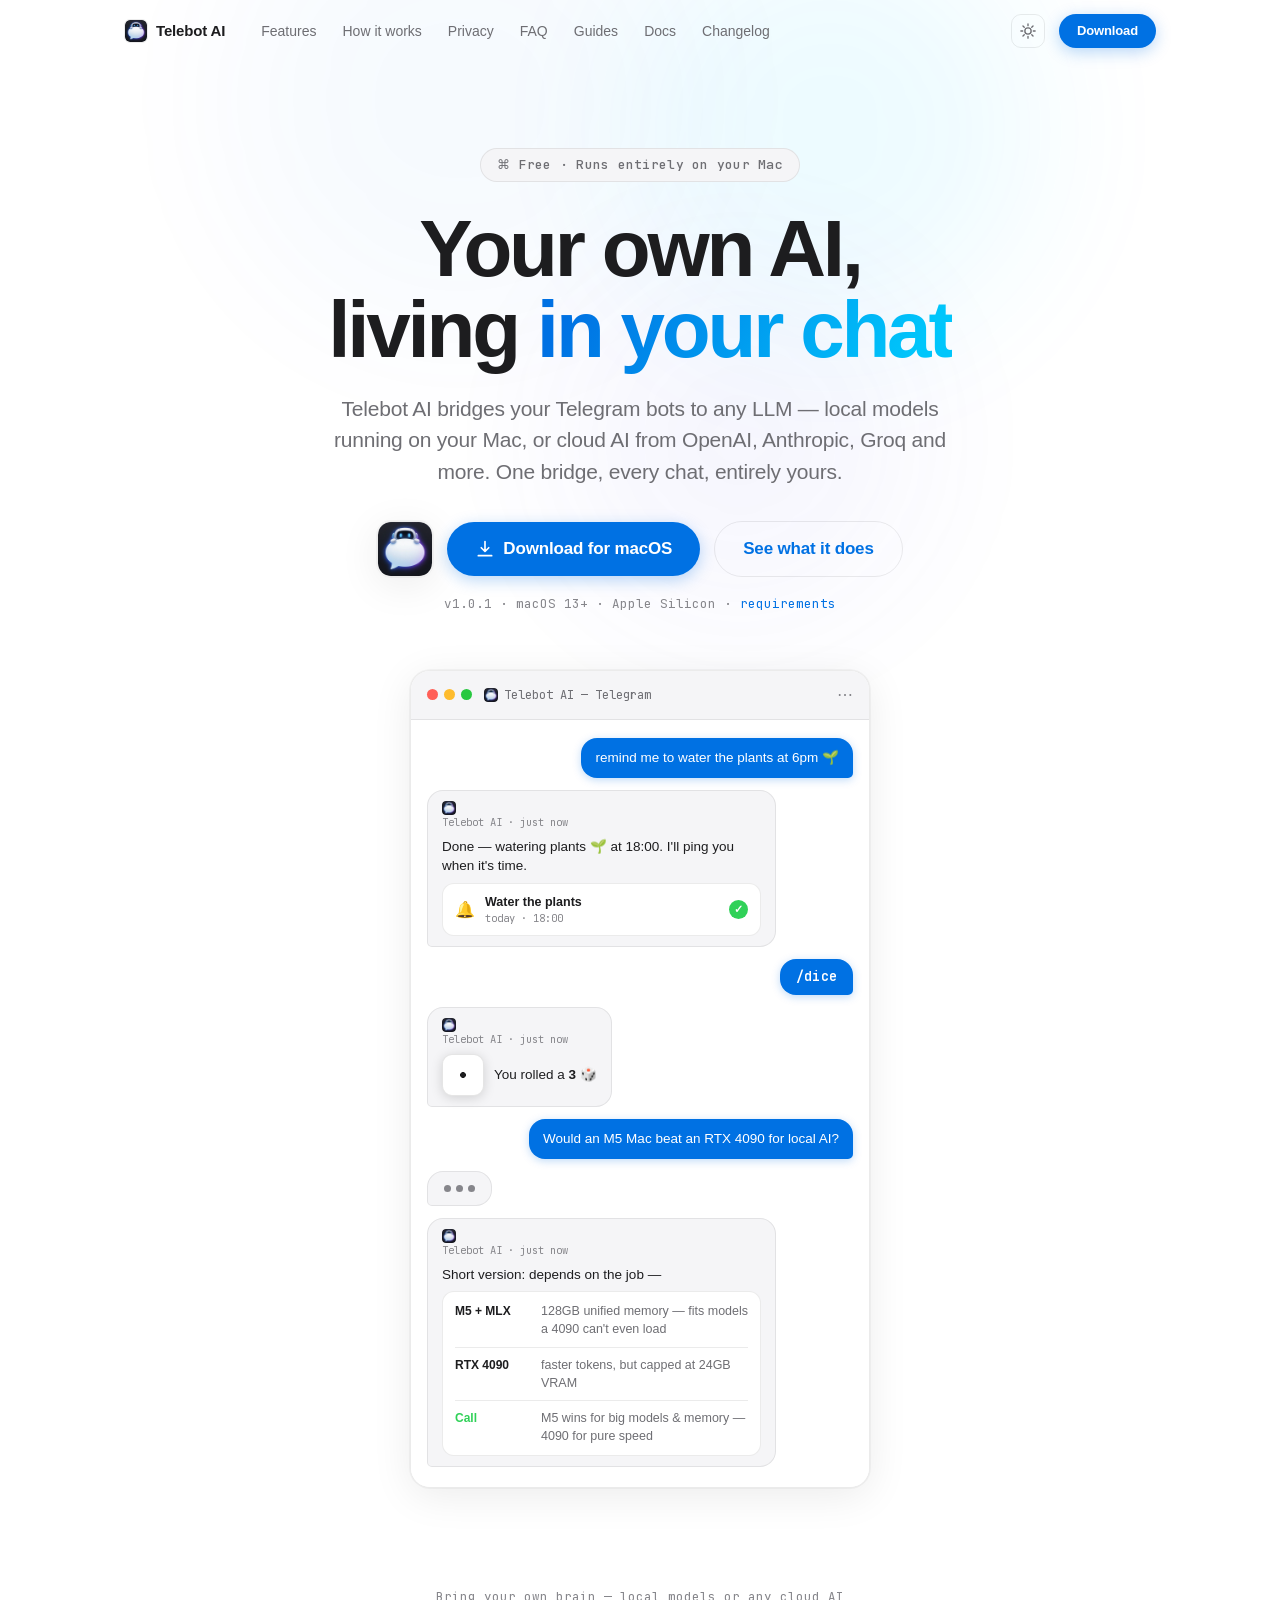
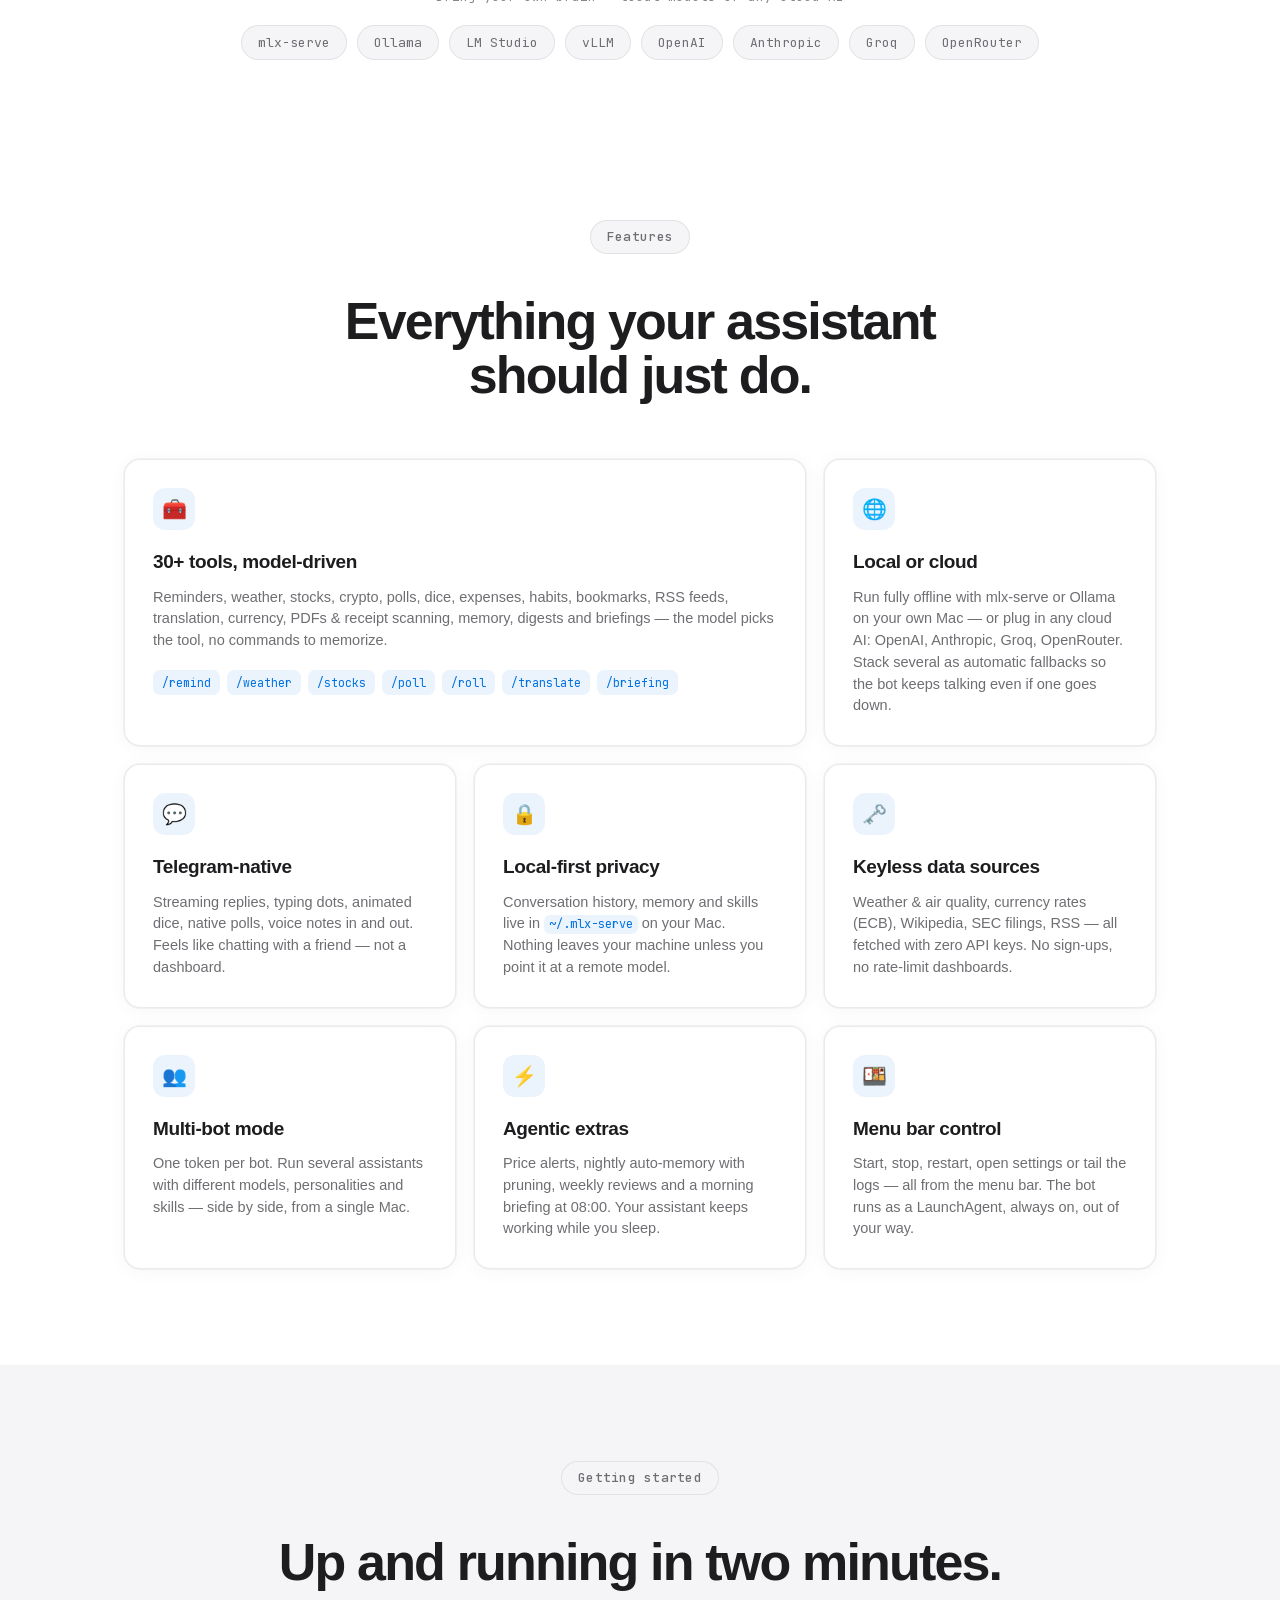
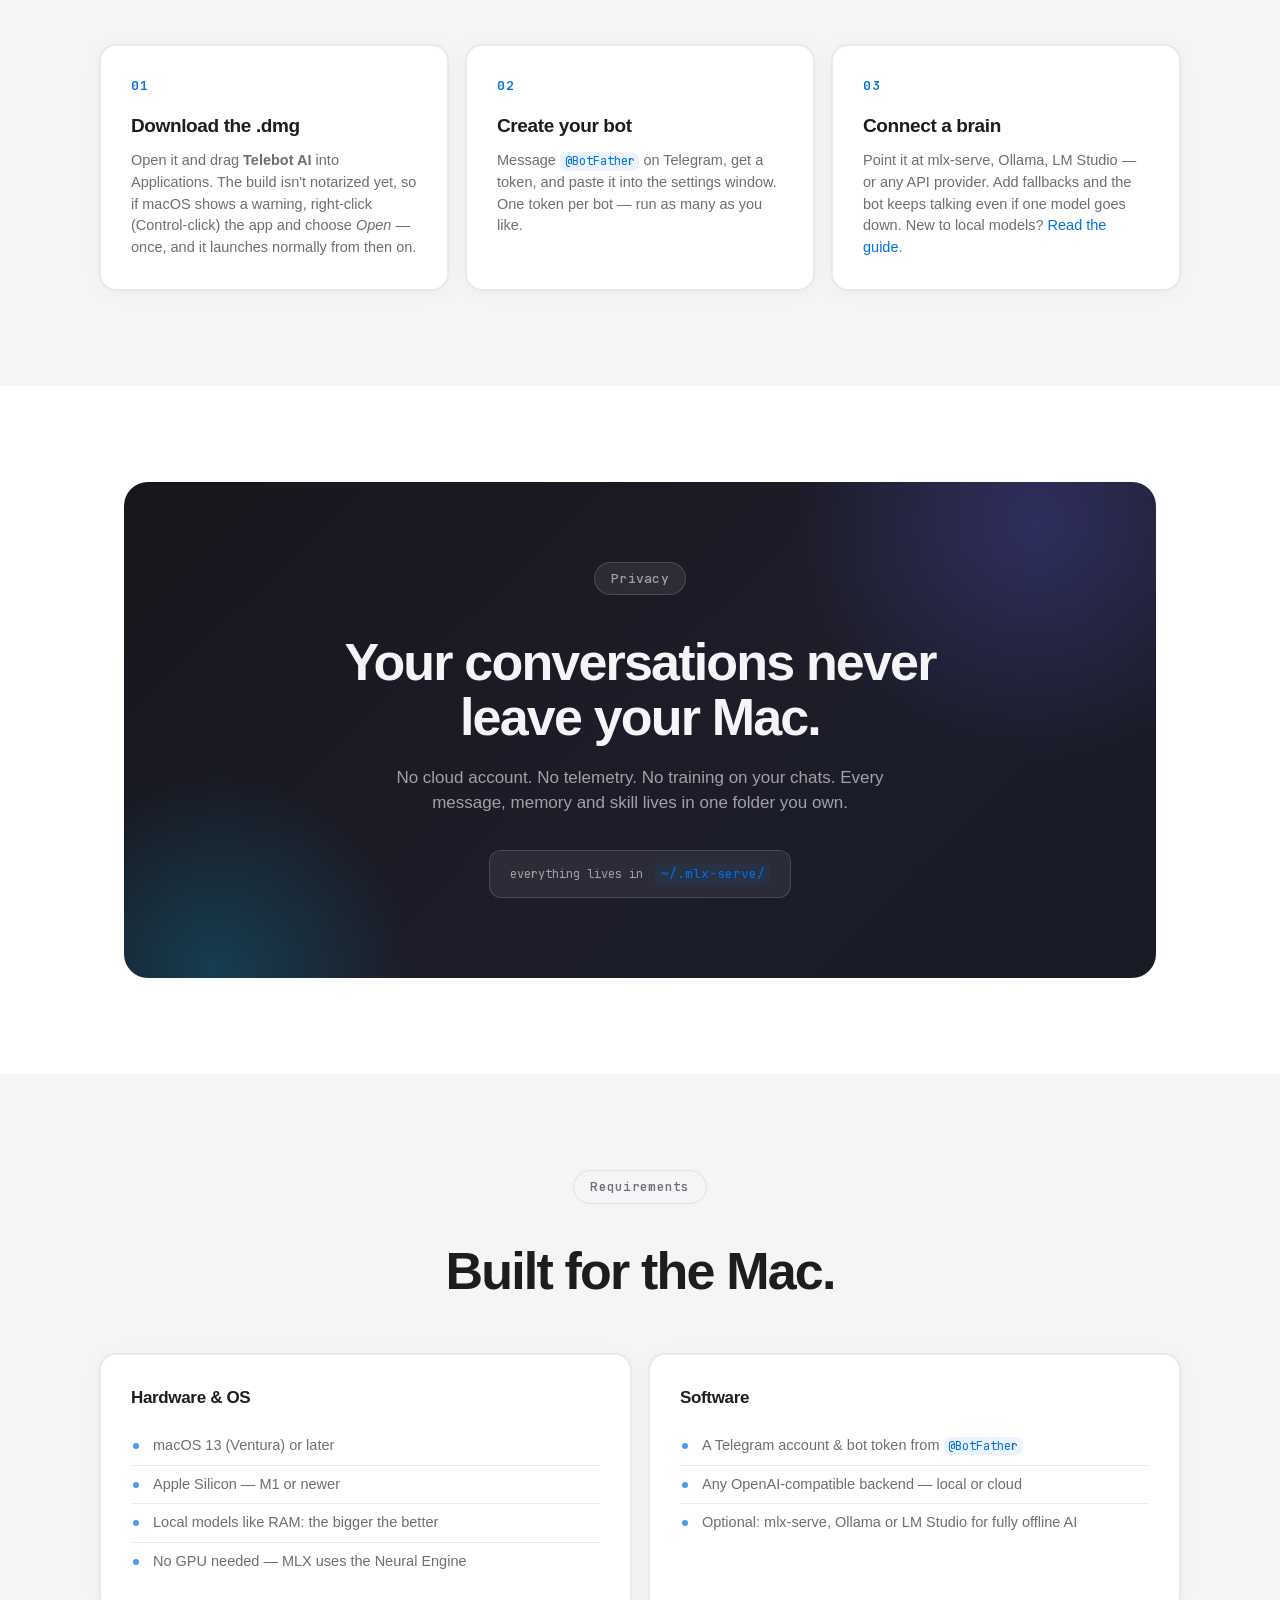
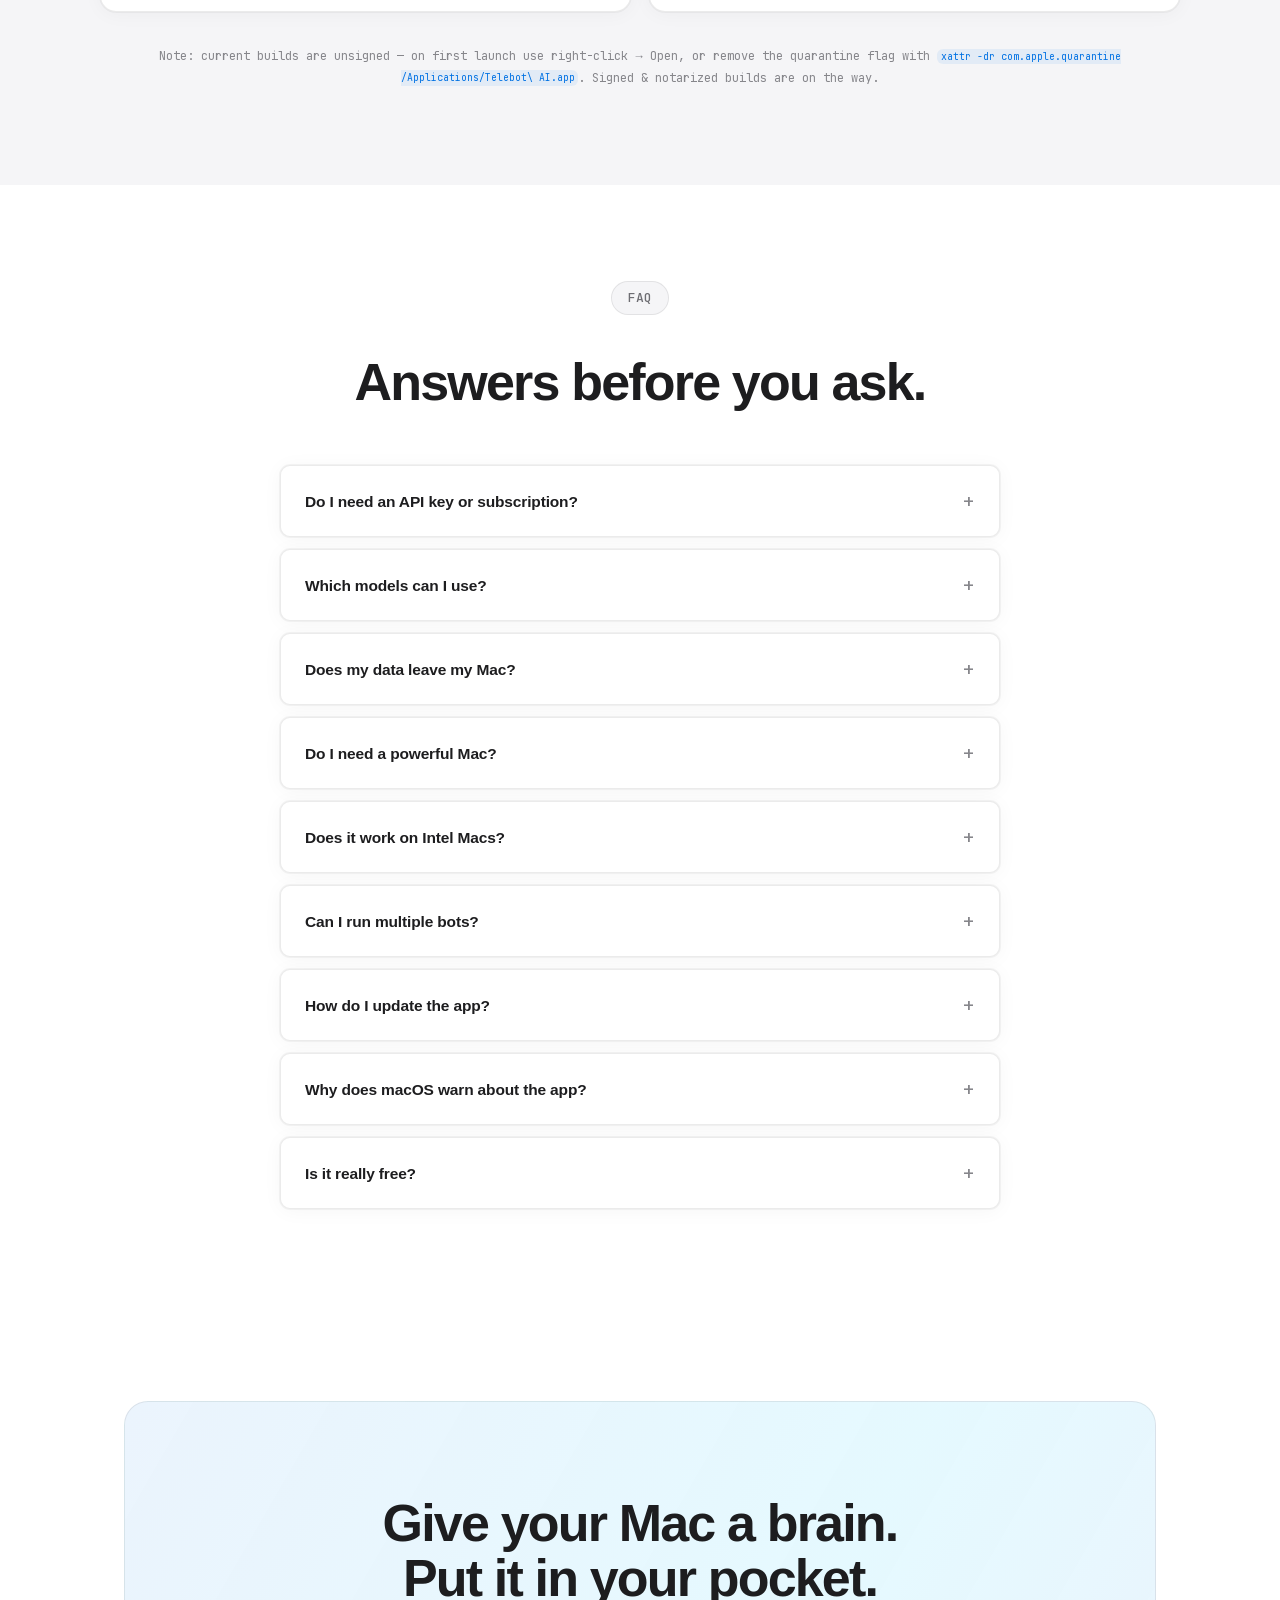
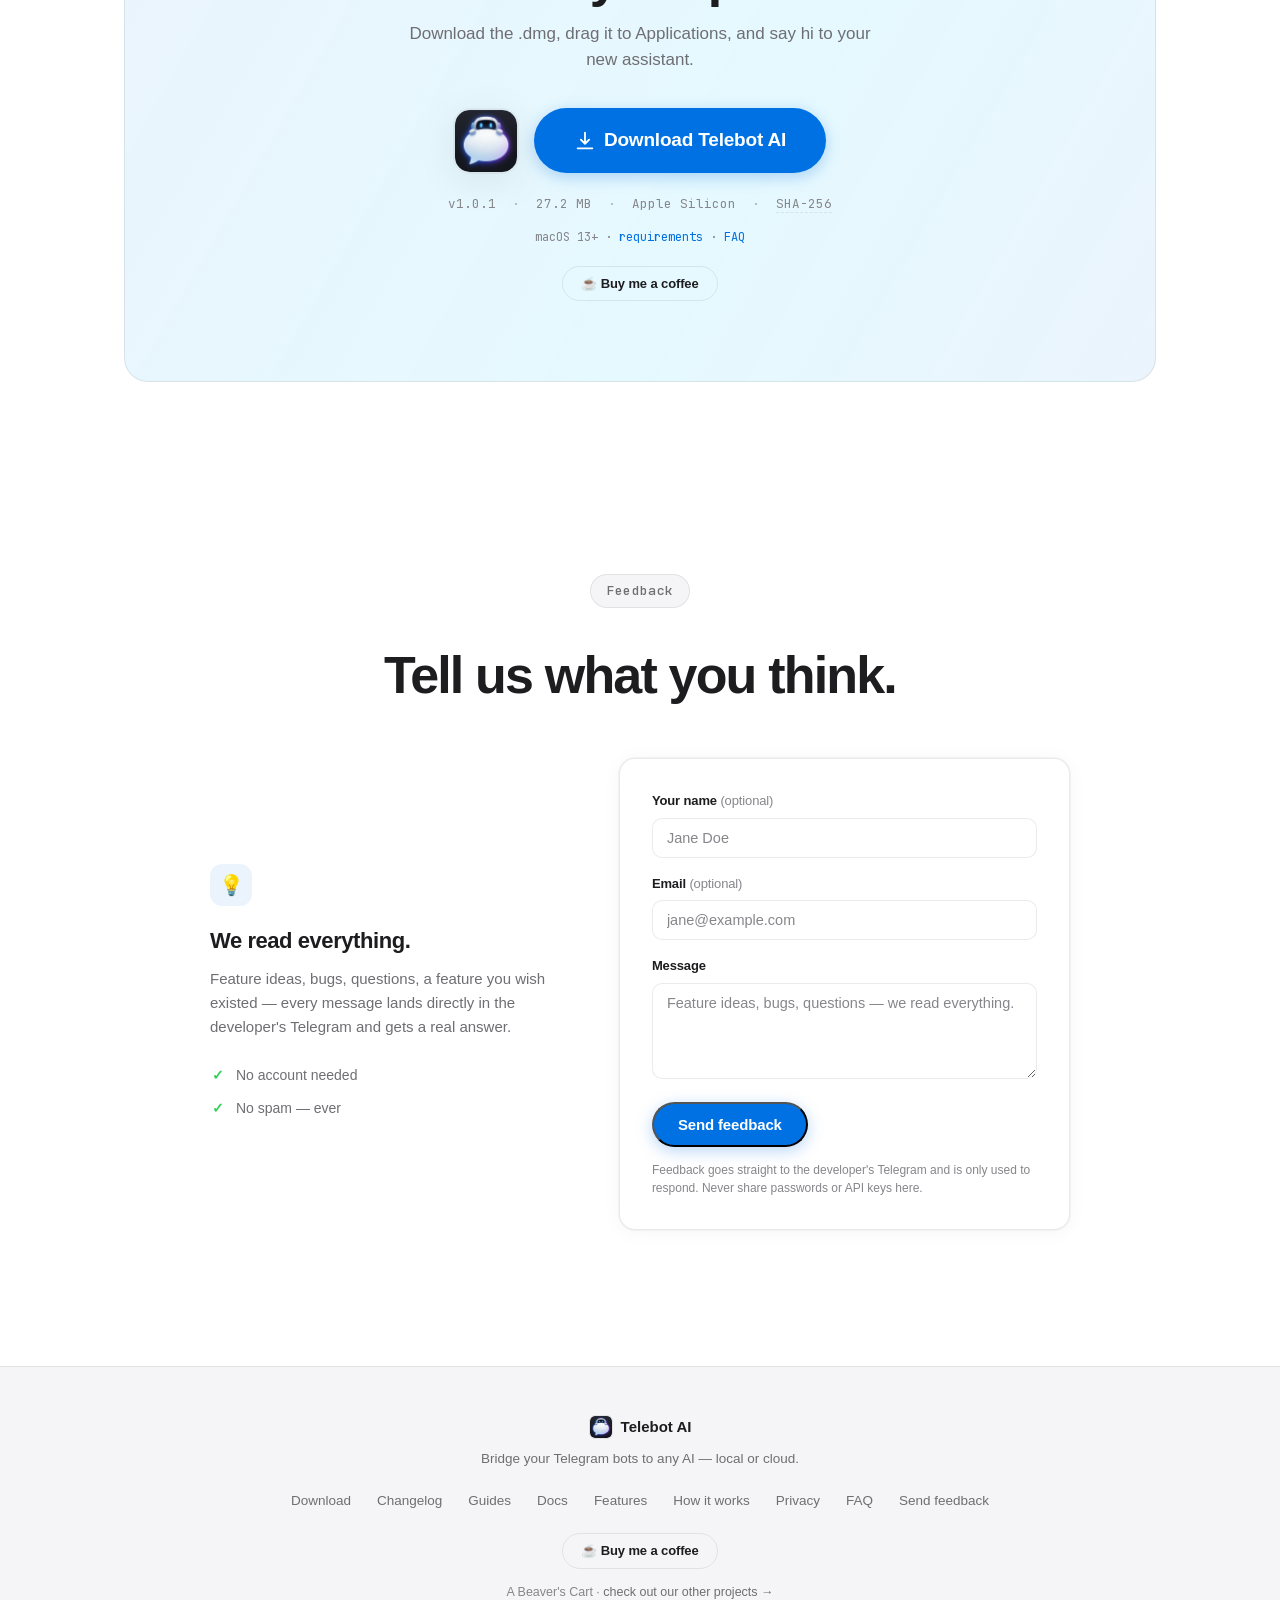
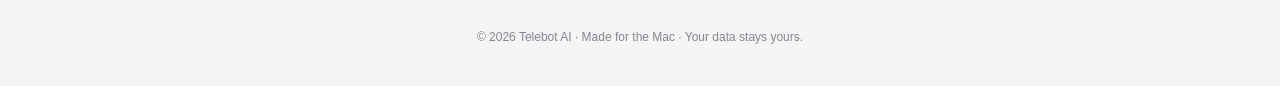
==== commit 54545dd0: "Docs: drop opt-out bullet; footer: 'A Beaver's Cart — check out our other projects' link on all page" ====
--- a/index.html
+++ b/index.html
@@ -24,7 +24,7 @@
   <link rel="icon" href="assets/favicon.png">
   <link rel="apple-touch-icon" href="assets/apple-touch-icon.png">
   <link rel="manifest" href="assets/site.webmanifest">
-  <link rel="stylesheet" href="style.css?v=24">
+  <link rel="stylesheet" href="style.css?v=25">
   <script type="application/ld+json">
   {
     "@context": "https://schema.org",
@@ -591,6 +591,7 @@
     <div class="footer-bmc">
       <a class="btn btn-coffee btn-sm" href="https://buymeacoffee.com/abeaverscart" target="_blank" rel="noopener">☕ Buy me a coffee</a>
     </div>
+    <p class="footer-more">A Beaver's Cart · <a href="https://abeaverscart.ca/" target="_blank" rel="noopener">check out our other projects →</a></p>
     <p class="footer-copy">© <span id="year">2026</span> Telebot AI · Made for the Mac · Your data stays yours.</p>
   </div>
 </footer>
--- a/style.css
+++ b/style.css
@@ -815,6 +815,9 @@
 .footer-links a:hover { color: var(--blue); }
 .footer-bmc { margin-top: 22px; }
 .download-bmc { margin-top: 20px; }
+.footer-more { margin-top: 14px; color: var(--text-tertiary); font-size: 12.5px; }
+.footer-more a { color: var(--text-secondary); text-decoration: none; }
+.footer-more a:hover { color: var(--blue); }
 .footer-copy { margin-top: 26px; color: var(--text-tertiary); font-size: 12px; }
 
 /* ── scroll reveal ────────────────────────────────────────────── */
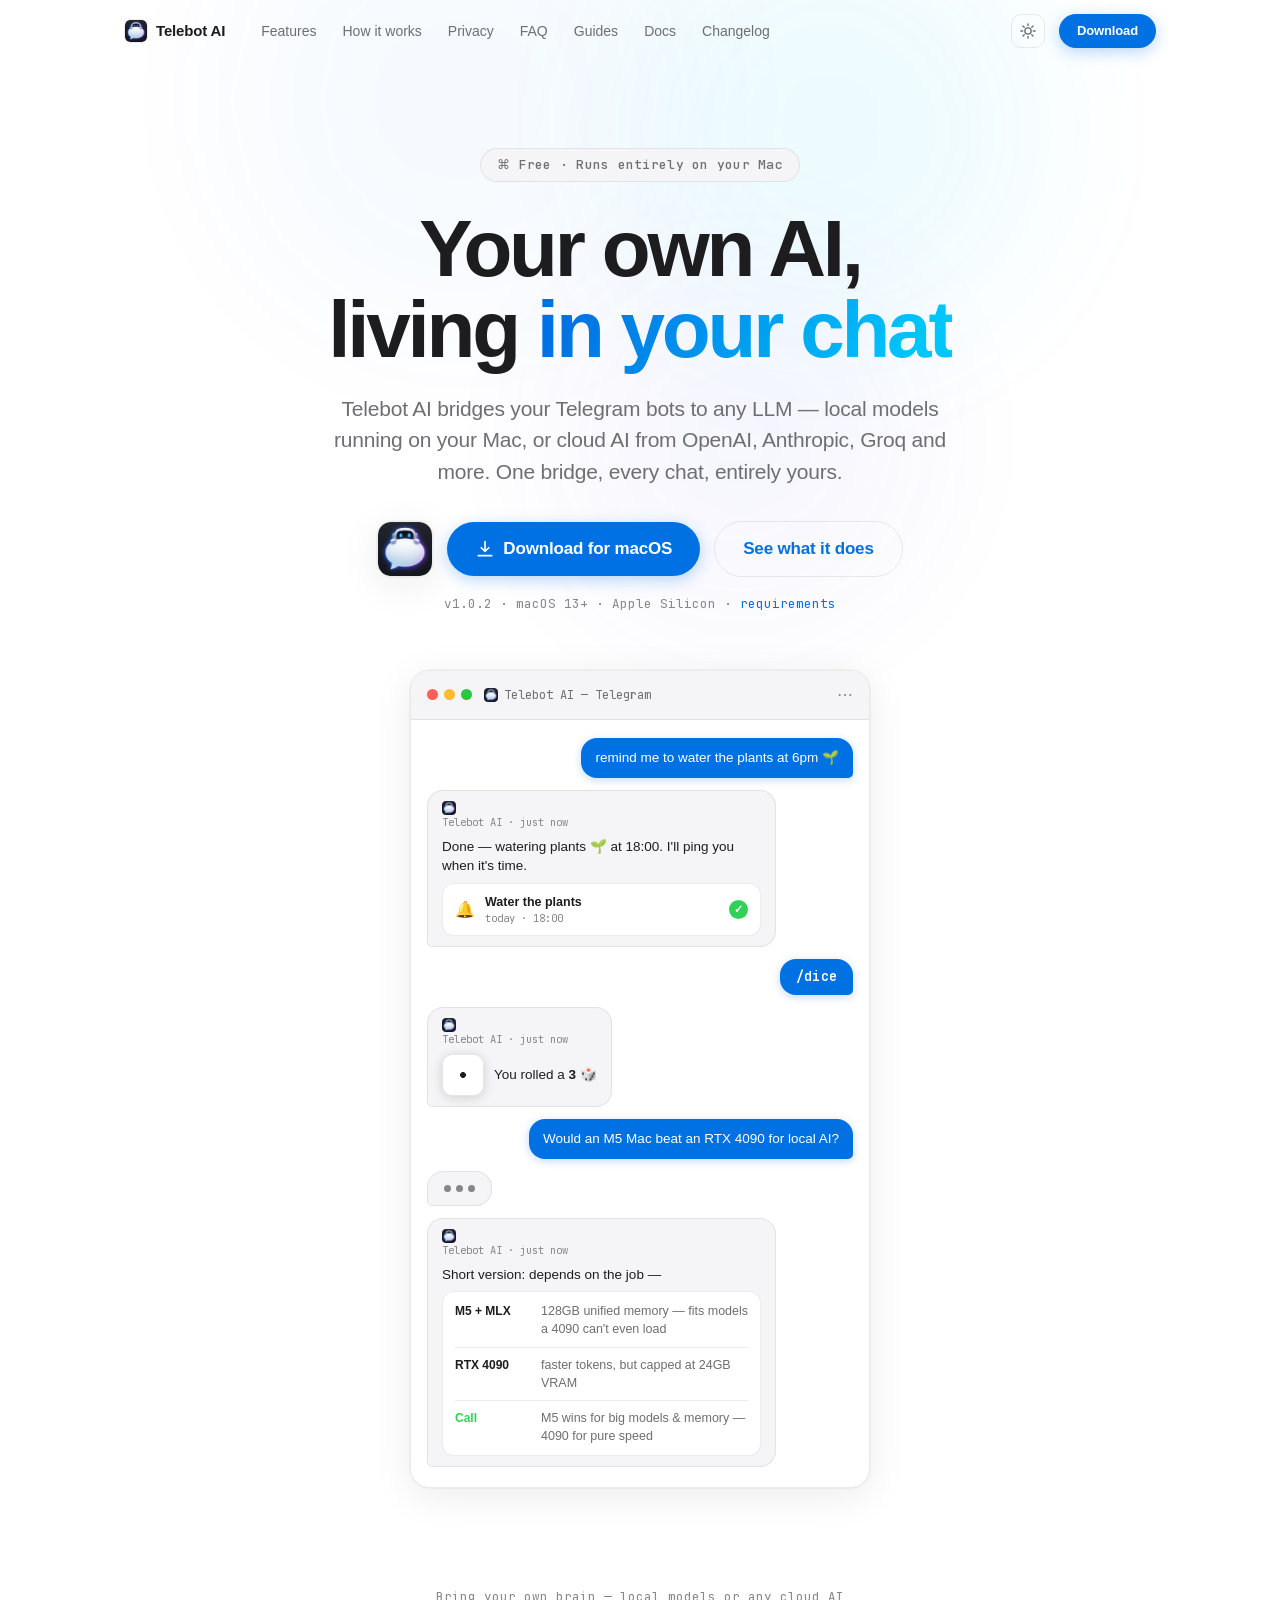
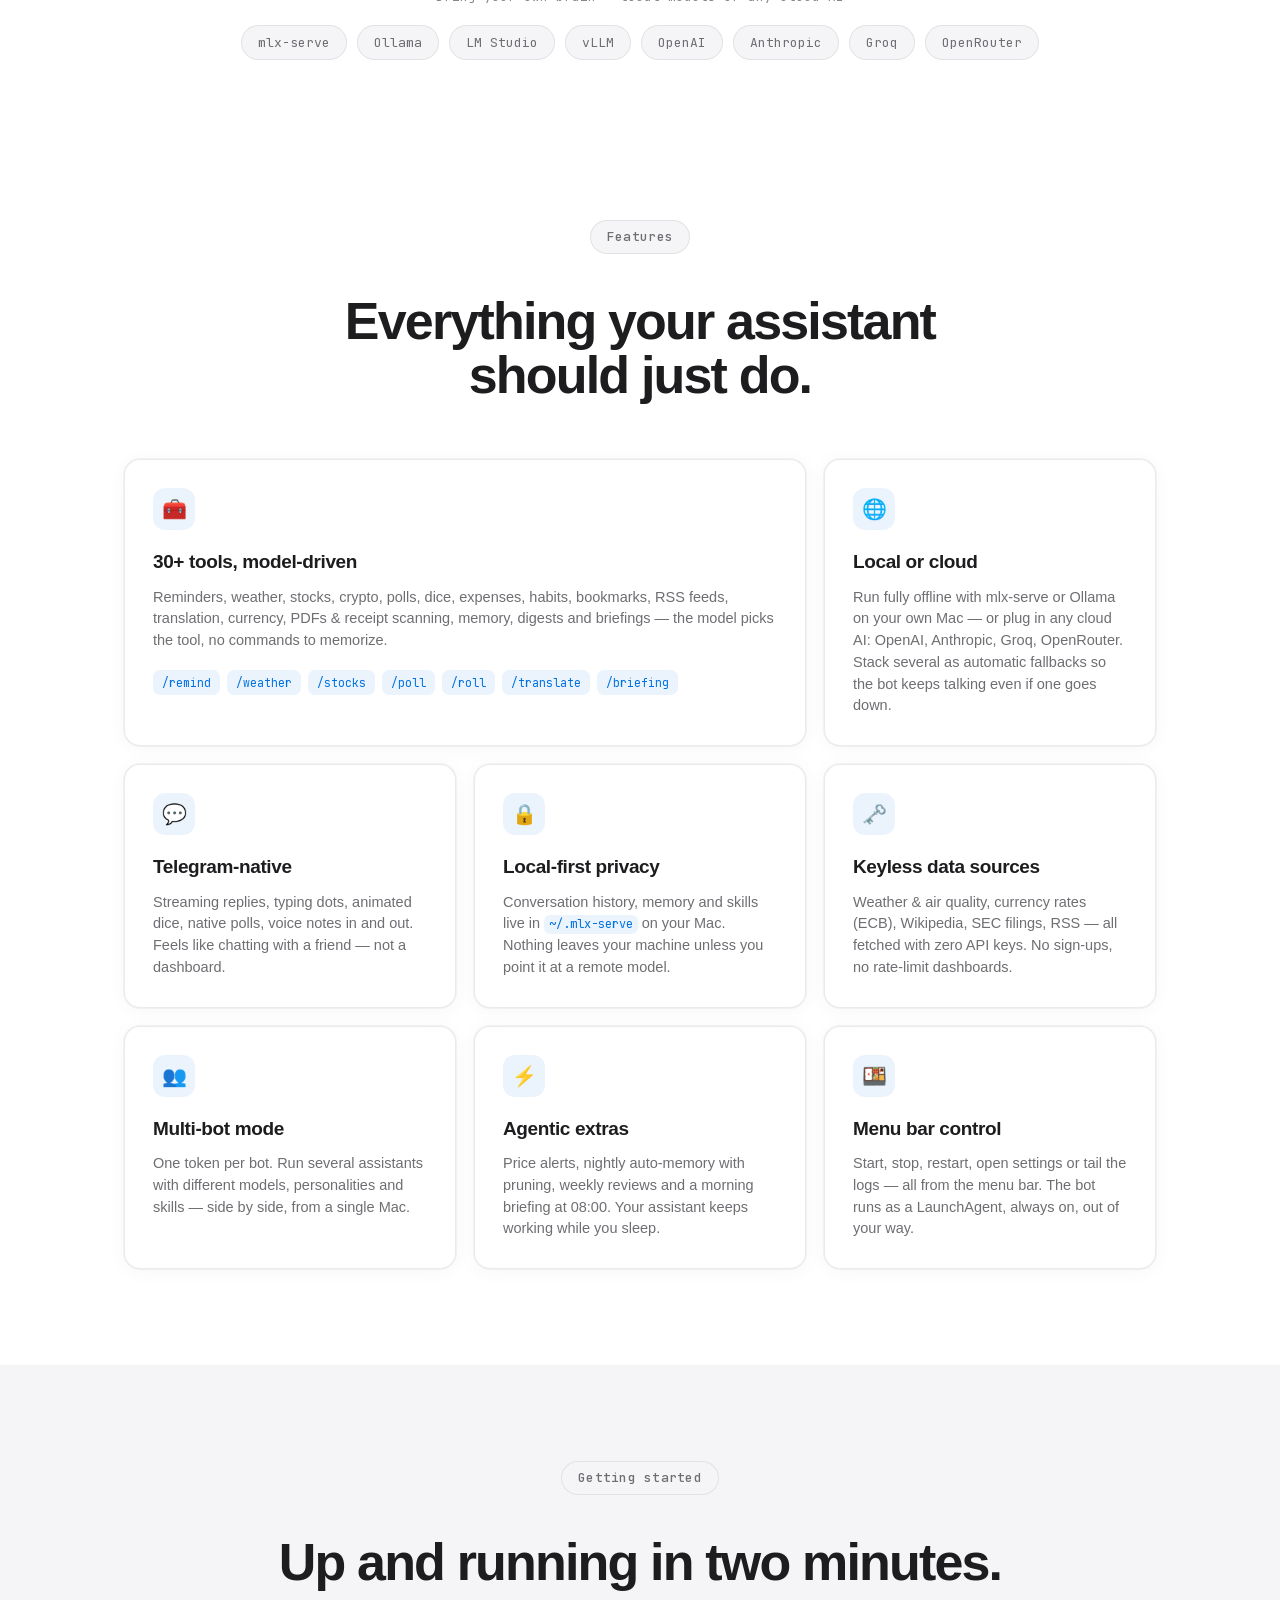
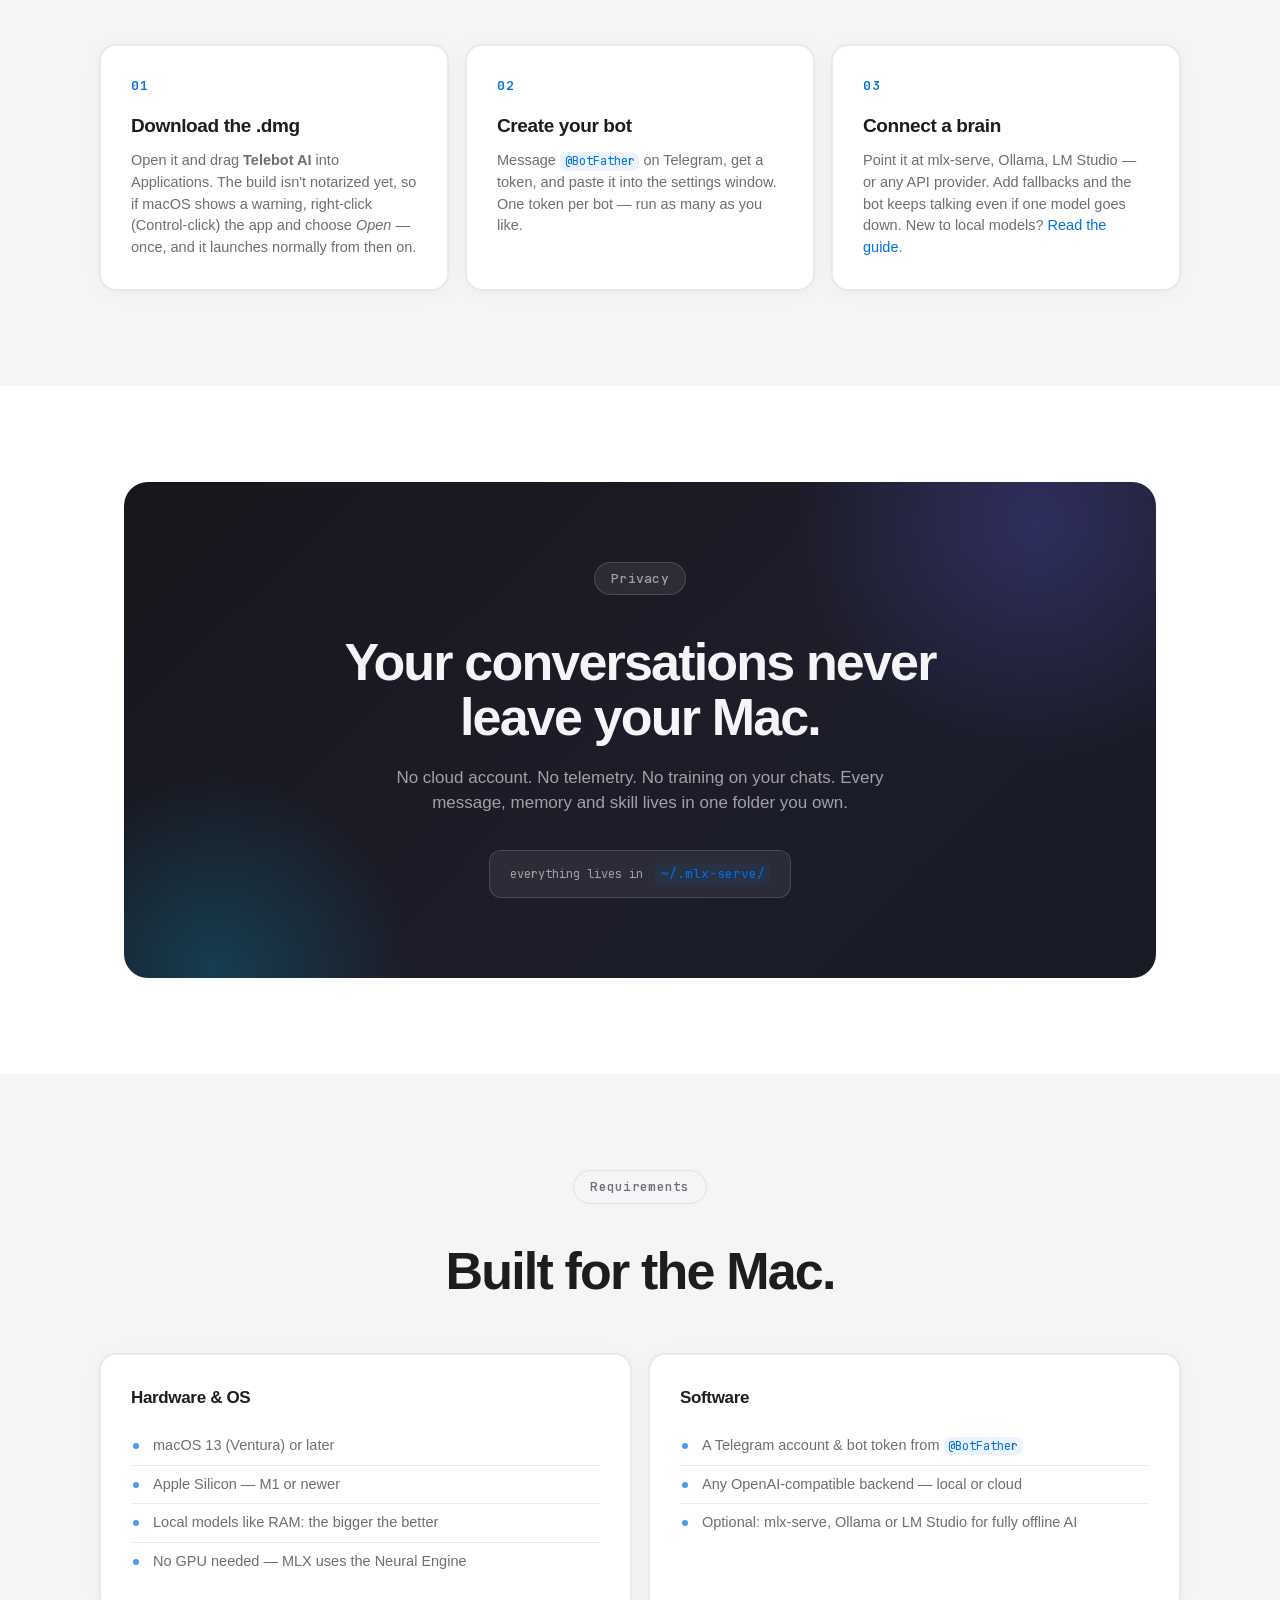
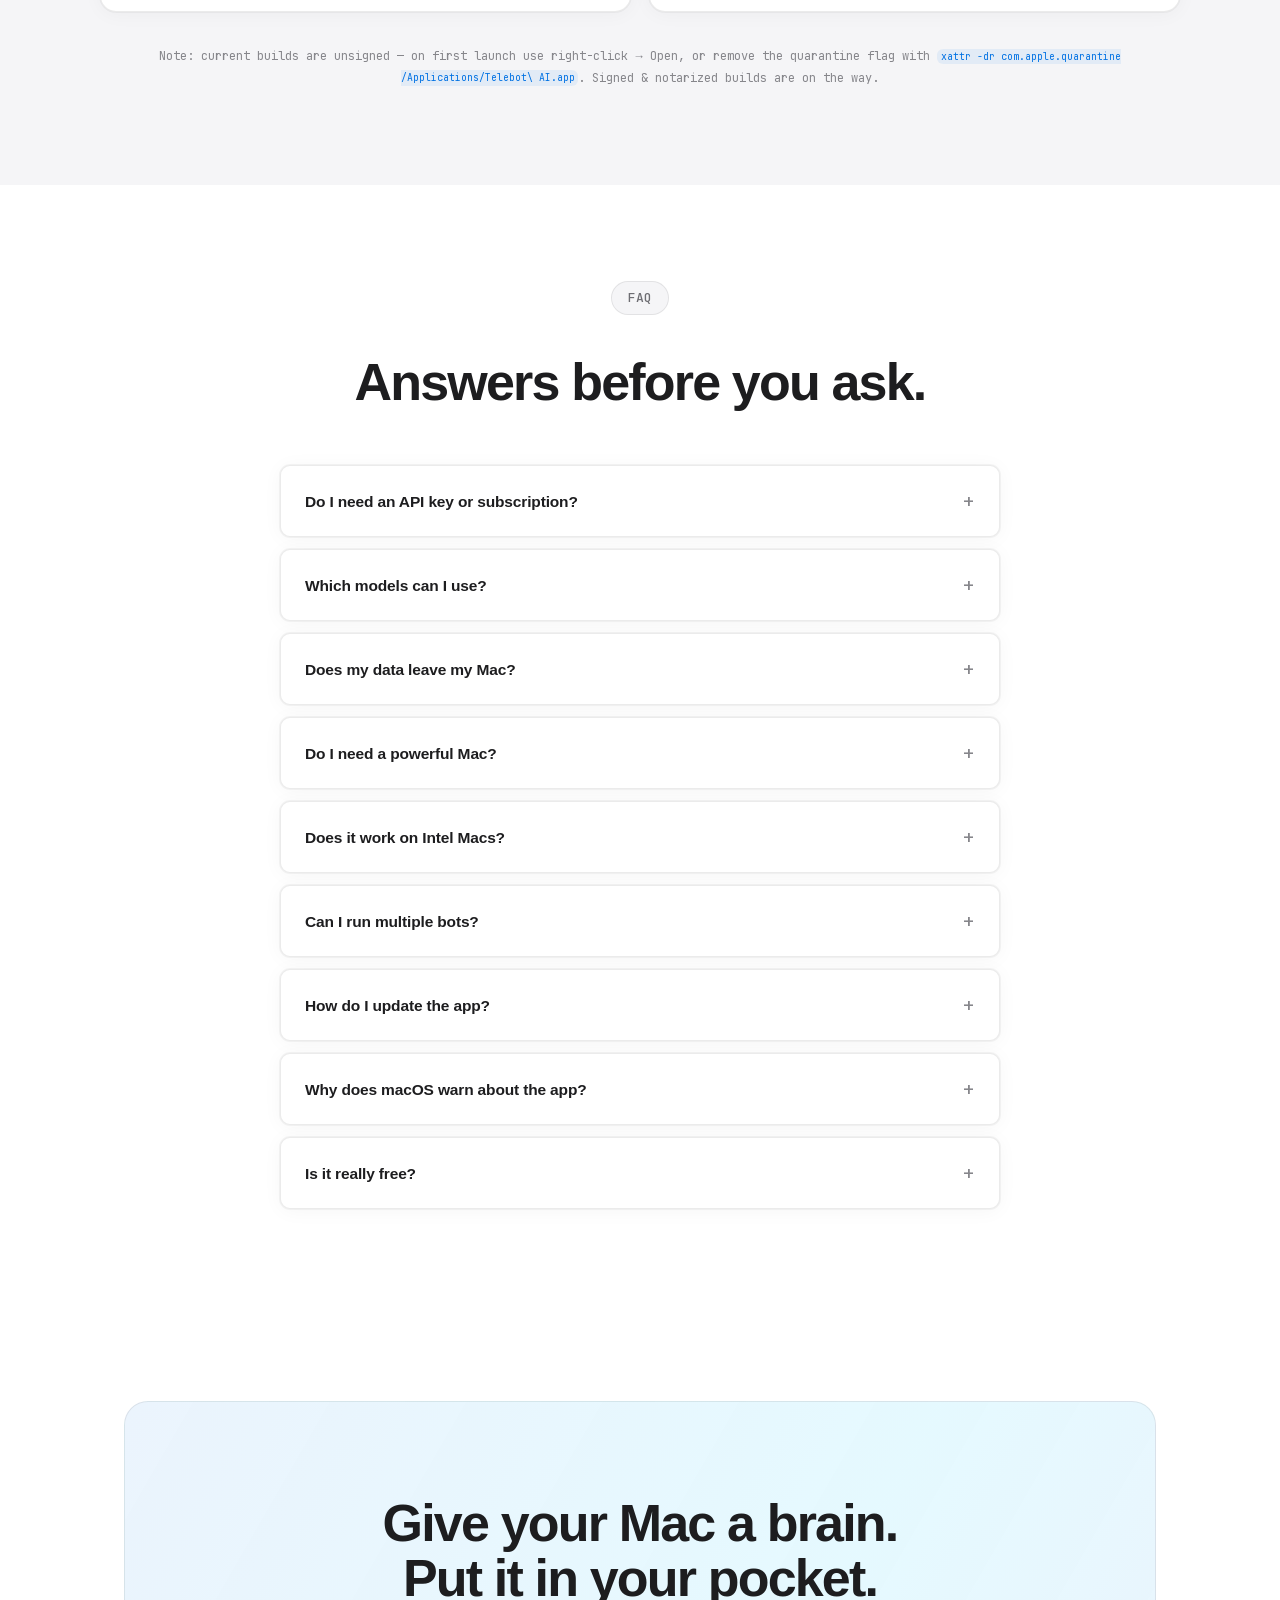
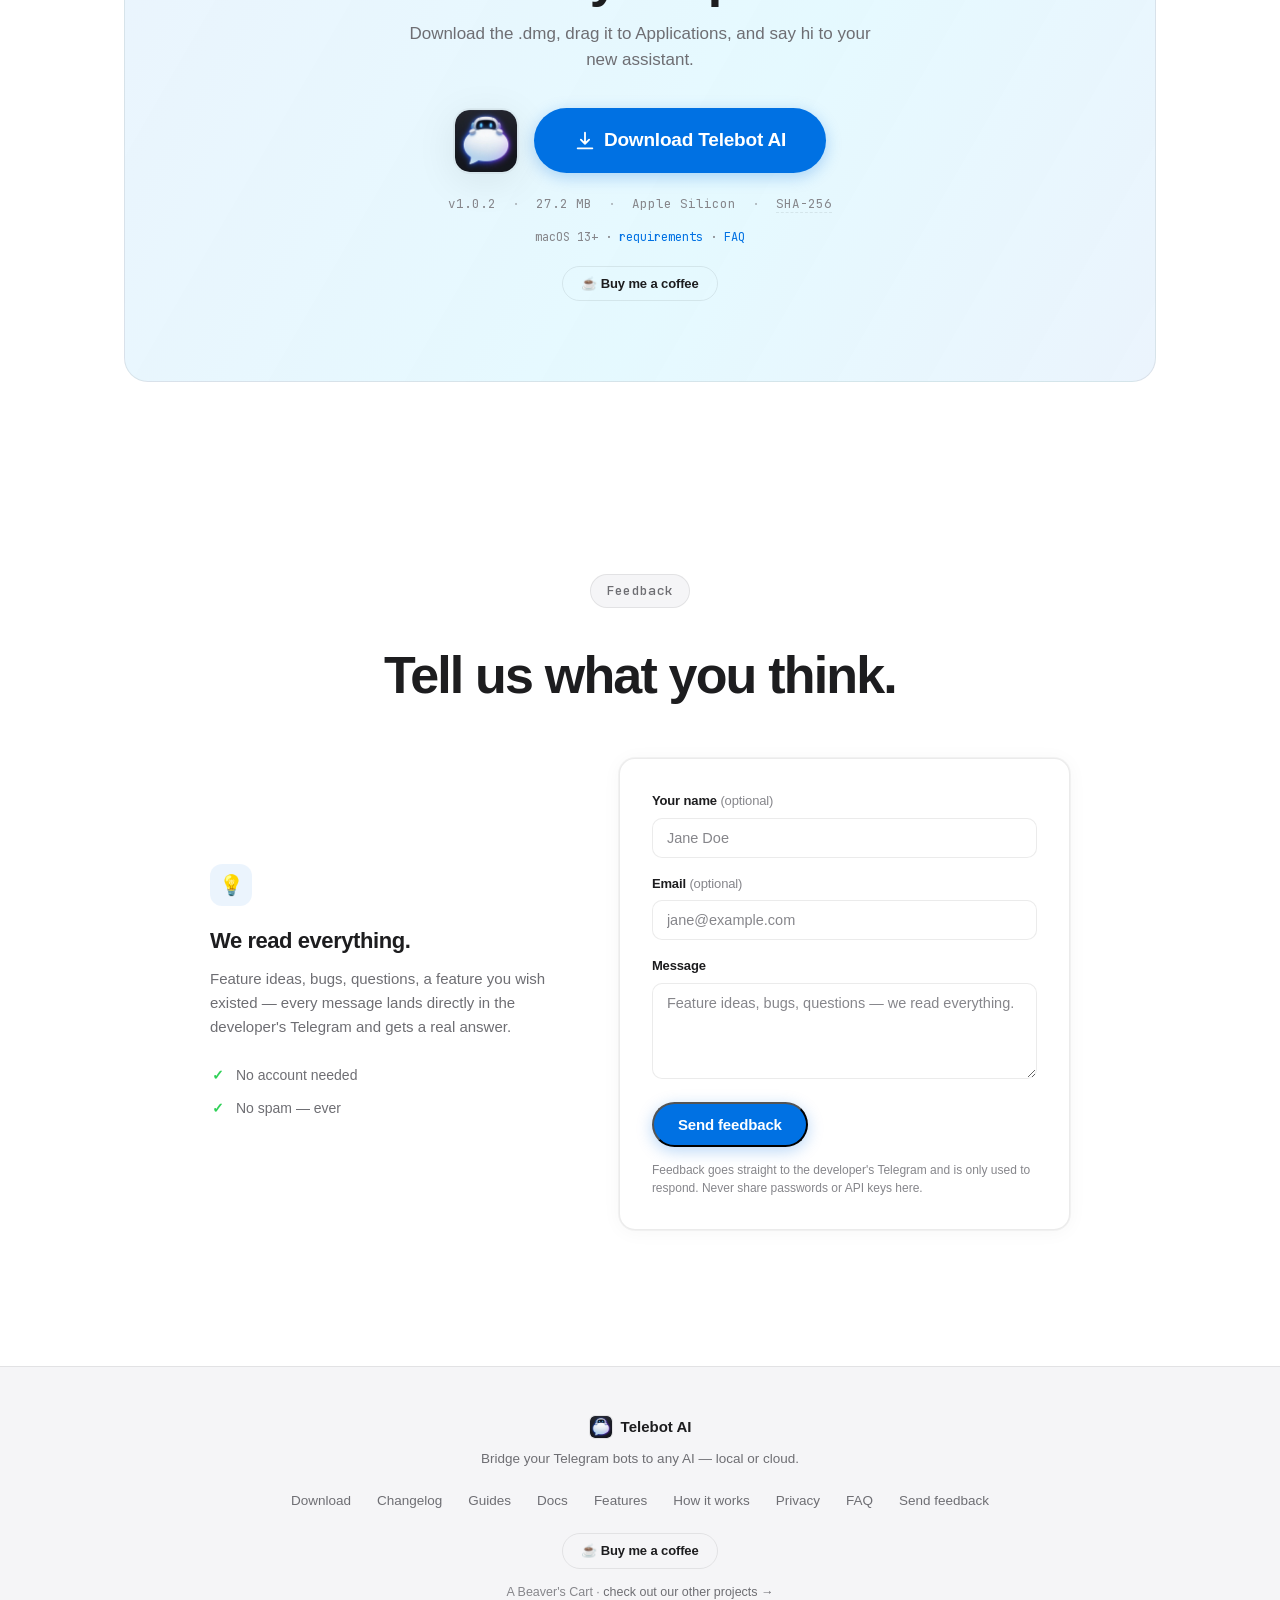
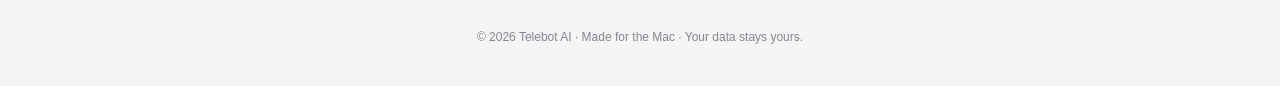
==== commit 941646b1: "Release v1.0.2 — in-app auto-update (Update Now), full Chinese localization, per-model usage, single" ====
--- a/index.html
+++ b/index.html
@@ -37,9 +37,9 @@
         "description": "Bridge your Telegram bots to any LLM — local models on your Mac or cloud AI from OpenAI, Anthropic, Groq and more. Free, private, local-first.",
         "applicationCategory": "UtilitiesApplication",
         "operatingSystem": "macOS 13+ (Apple Silicon)",
-        "softwareVersion": "1.0.1",
+        "softwareVersion": "1.0.2",
         "fileSize": "27.2 MB",
-        "downloadUrl": "https://qingbo93.github.io/telebot-ai-landing/downloads/Telebot-AI-1.0.1.dmg",
+        "downloadUrl": "https://qingbo93.github.io/telebot-ai-landing/downloads/Telebot-AI-1.0.2.dmg",
         "releaseNotes": "https://telebot.abeaverscart.ca/changelog/",
         "offers": {
           "@type": "Offer",
@@ -198,7 +198,7 @@
         See what it does
       </a>
     </div>
-    <p class="hero-meta mono">v1.0.1 · macOS 13+ · Apple Silicon · <a href="#requirements">requirements</a></p>
+    <p class="hero-meta mono">v1.0.2 · macOS 13+ · Apple Silicon · <a href="#requirements">requirements</a></p>
   </div>
 
   <!-- CSS chat mockup -->
@@ -506,19 +506,19 @@
         <img src="assets/app-logo.png" alt="Telebot AI app icon" width="64" height="64">
       </div>
       <a class="btn btn-primary btn-xl" id="download-btn"
-         href="https://qingbo93.github.io/telebot-ai-landing/downloads/Telebot-AI-1.0.1.dmg">
+         href="https://qingbo93.github.io/telebot-ai-landing/downloads/Telebot-AI-1.0.2.dmg">
         <svg viewBox="0 0 24 24" width="22" height="22" fill="none" stroke="currentColor" stroke-width="2" stroke-linecap="round" stroke-linejoin="round"><path d="M12 3v12m0 0l-4.5-4.5M12 15l4.5-4.5M4 20h16"/></svg>
         Download Telebot AI
       </a>
     </div>
     <div class="download-meta mono">
-      <span id="meta-version">v1.0.1</span>
+      <span id="meta-version">v1.0.2</span>
       <span class="dot">·</span>
       <span id="meta-size">27.2 MB</span>
       <span class="dot">·</span>
       <span>Apple Silicon</span>
       <span class="dot">·</span>
-      <a id="meta-checksum" href="#" data-sha="6a81c051a8220cb3bee8eb08312e9342705d245ae4a1855d1ca5f8daed911a9f" title="SHA-256 checksum (click to copy)" class="checksum-link">SHA-256</a>
+      <a id="meta-checksum" href="#" data-sha="35e9c13aa7d268aa01d57bc6a344fb582edc2c6dc4788c57a7d50433e1d01d9d" title="SHA-256 checksum (click to copy)" class="checksum-link">SHA-256</a>
     </div>
     <p class="download-note mono">macOS 13+ · <a href="#requirements">requirements</a> ·
       <a href="#faq">FAQ</a></p>
